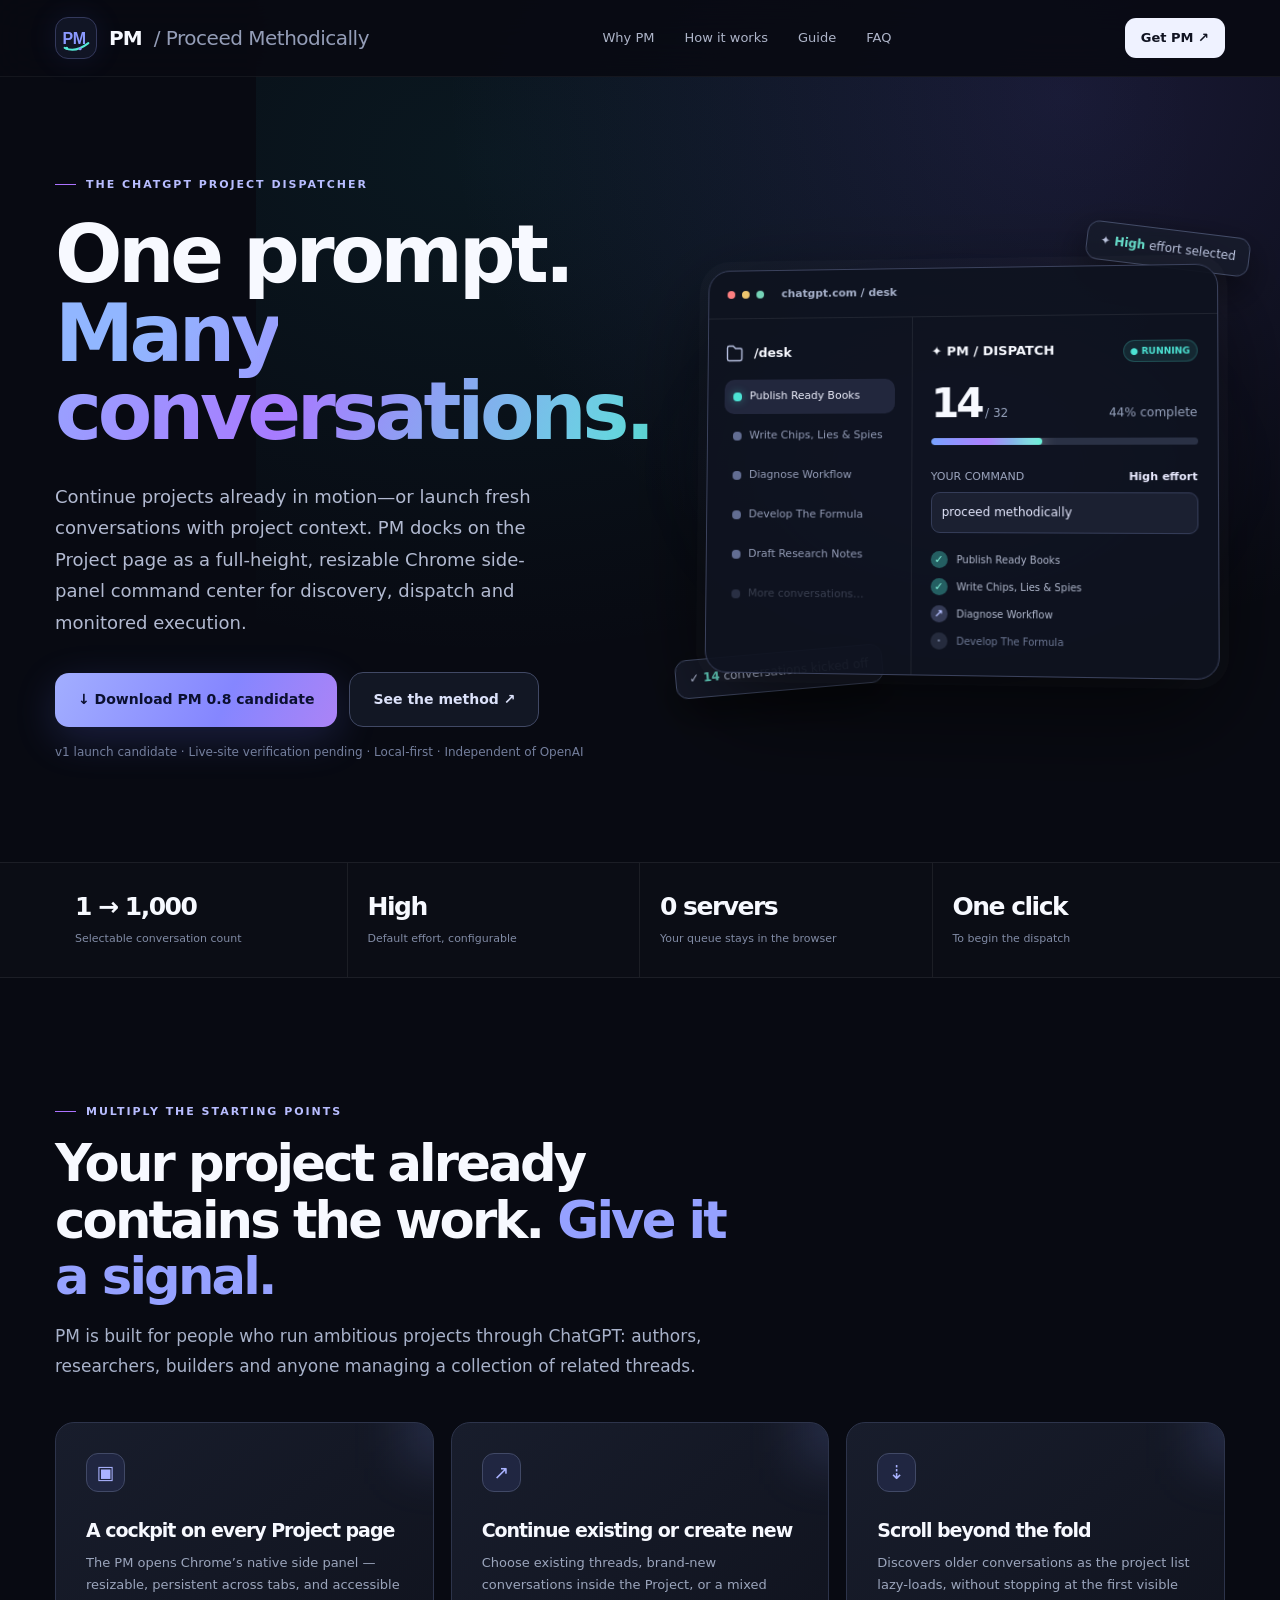
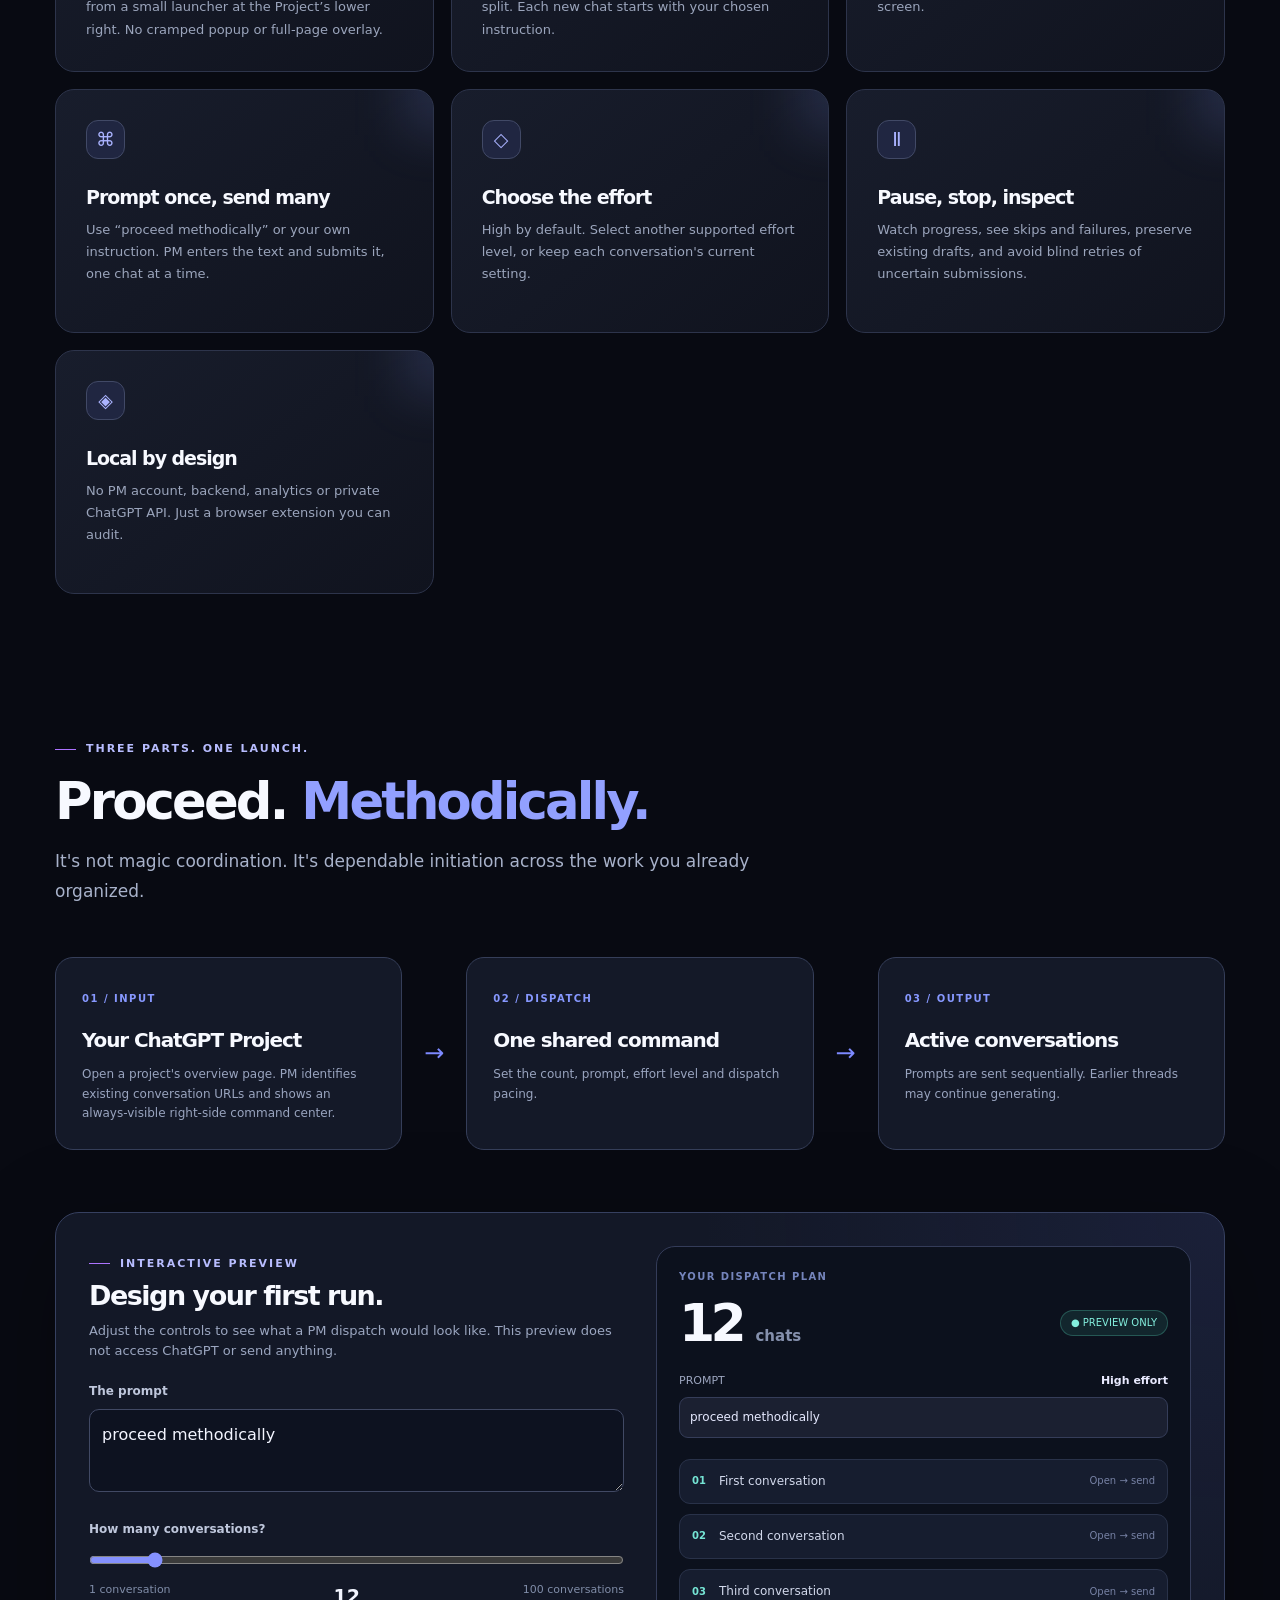
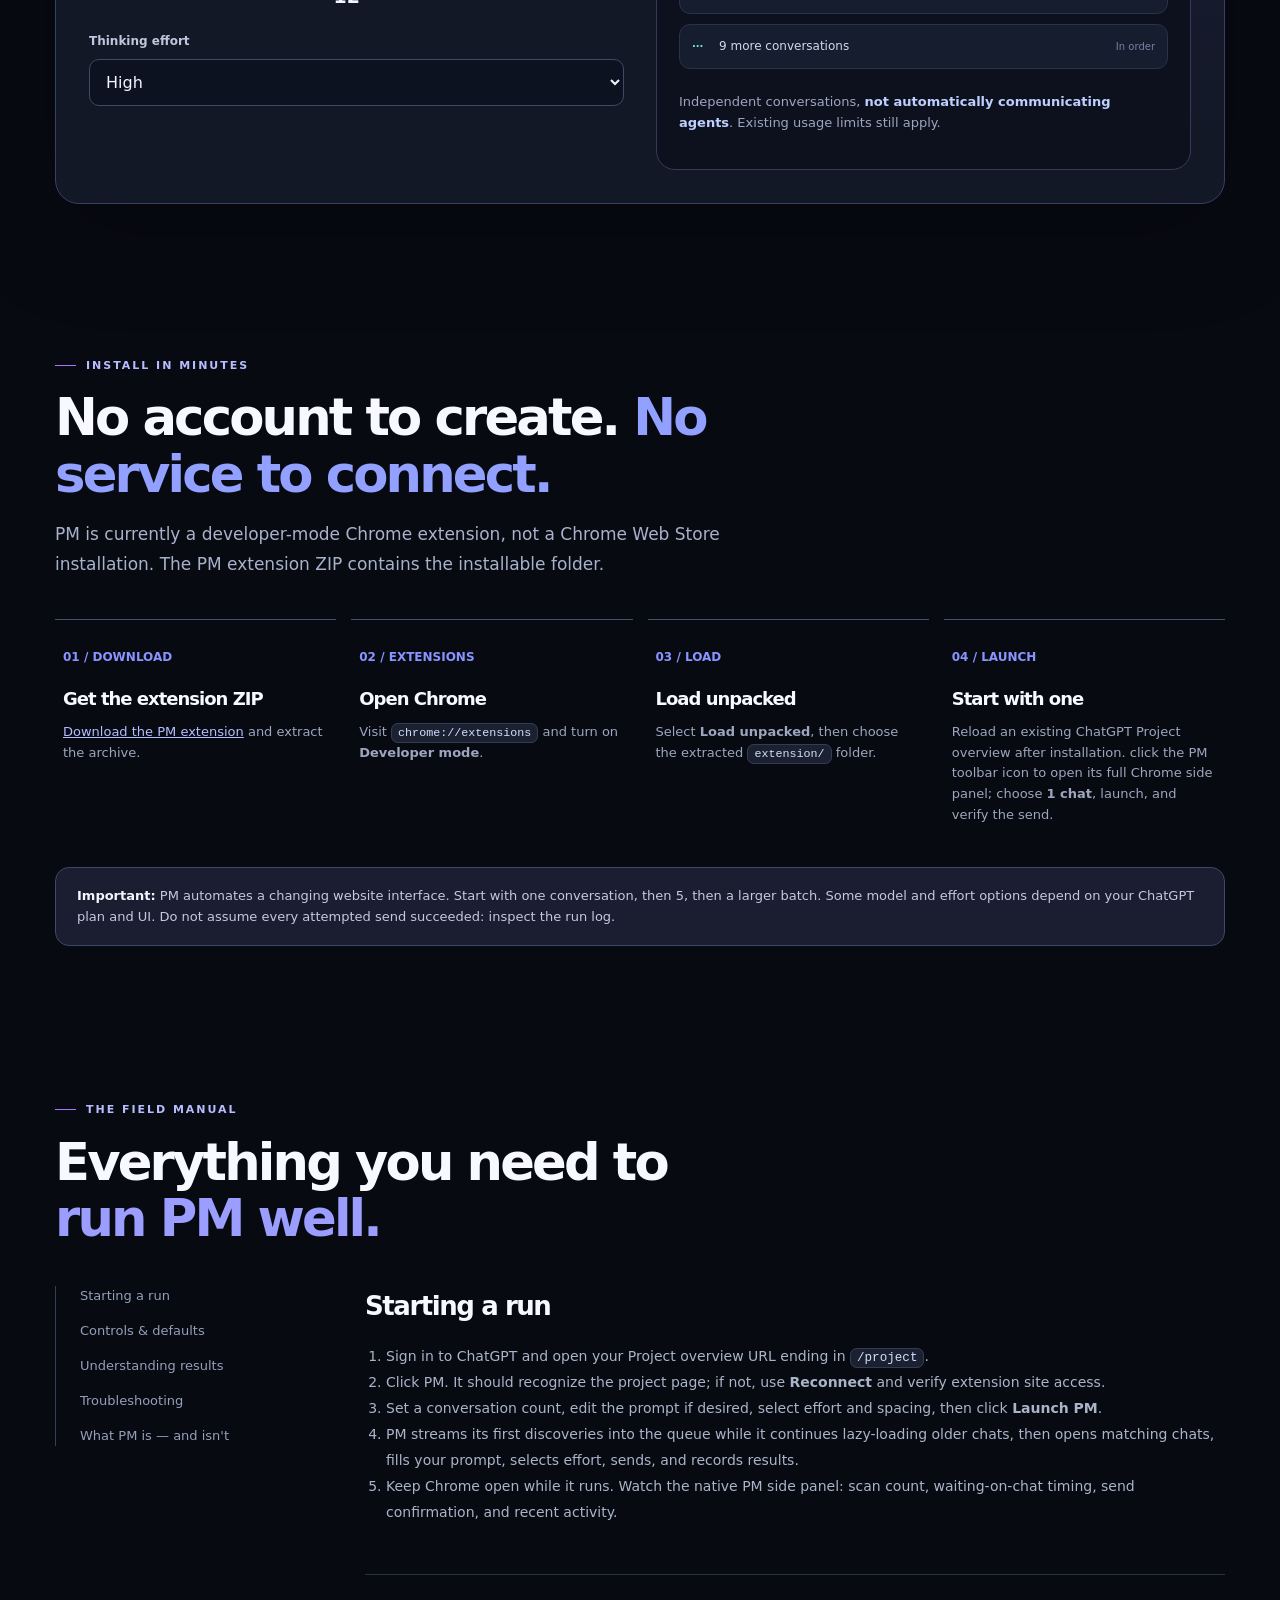
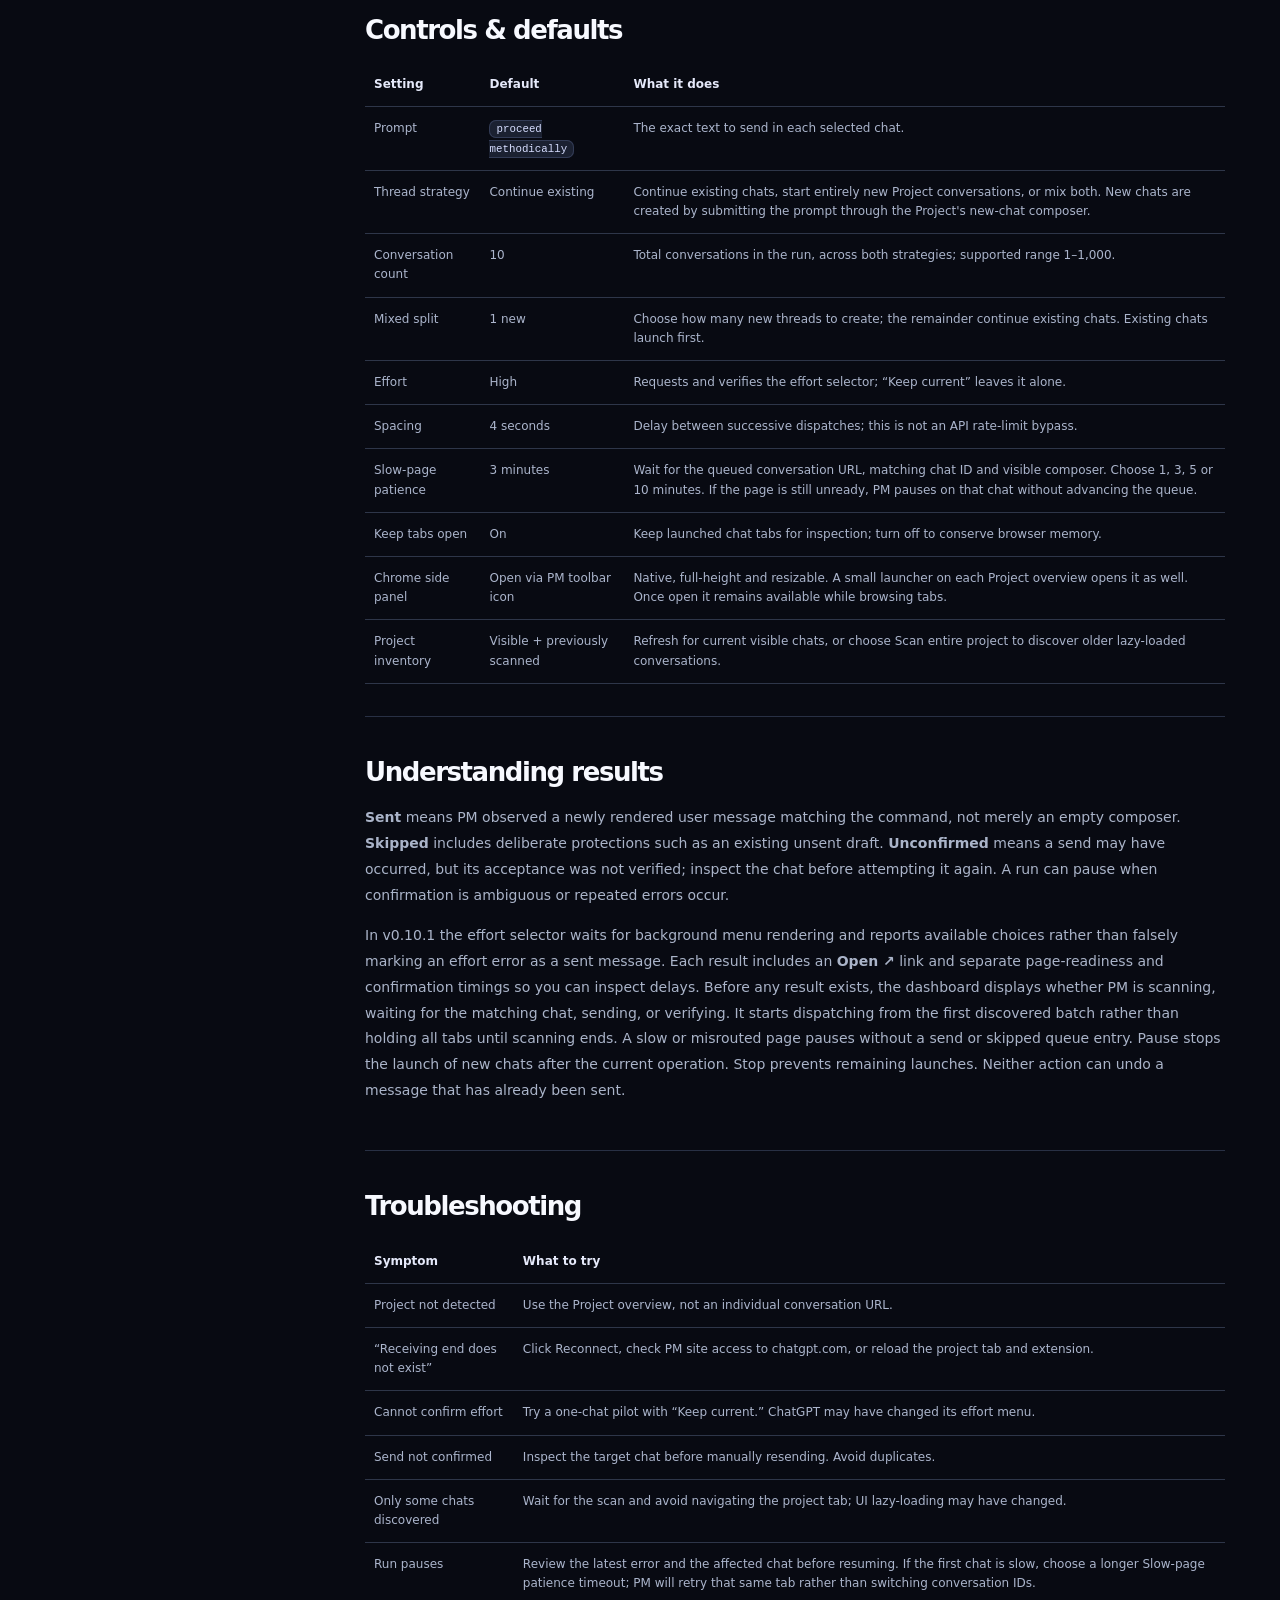
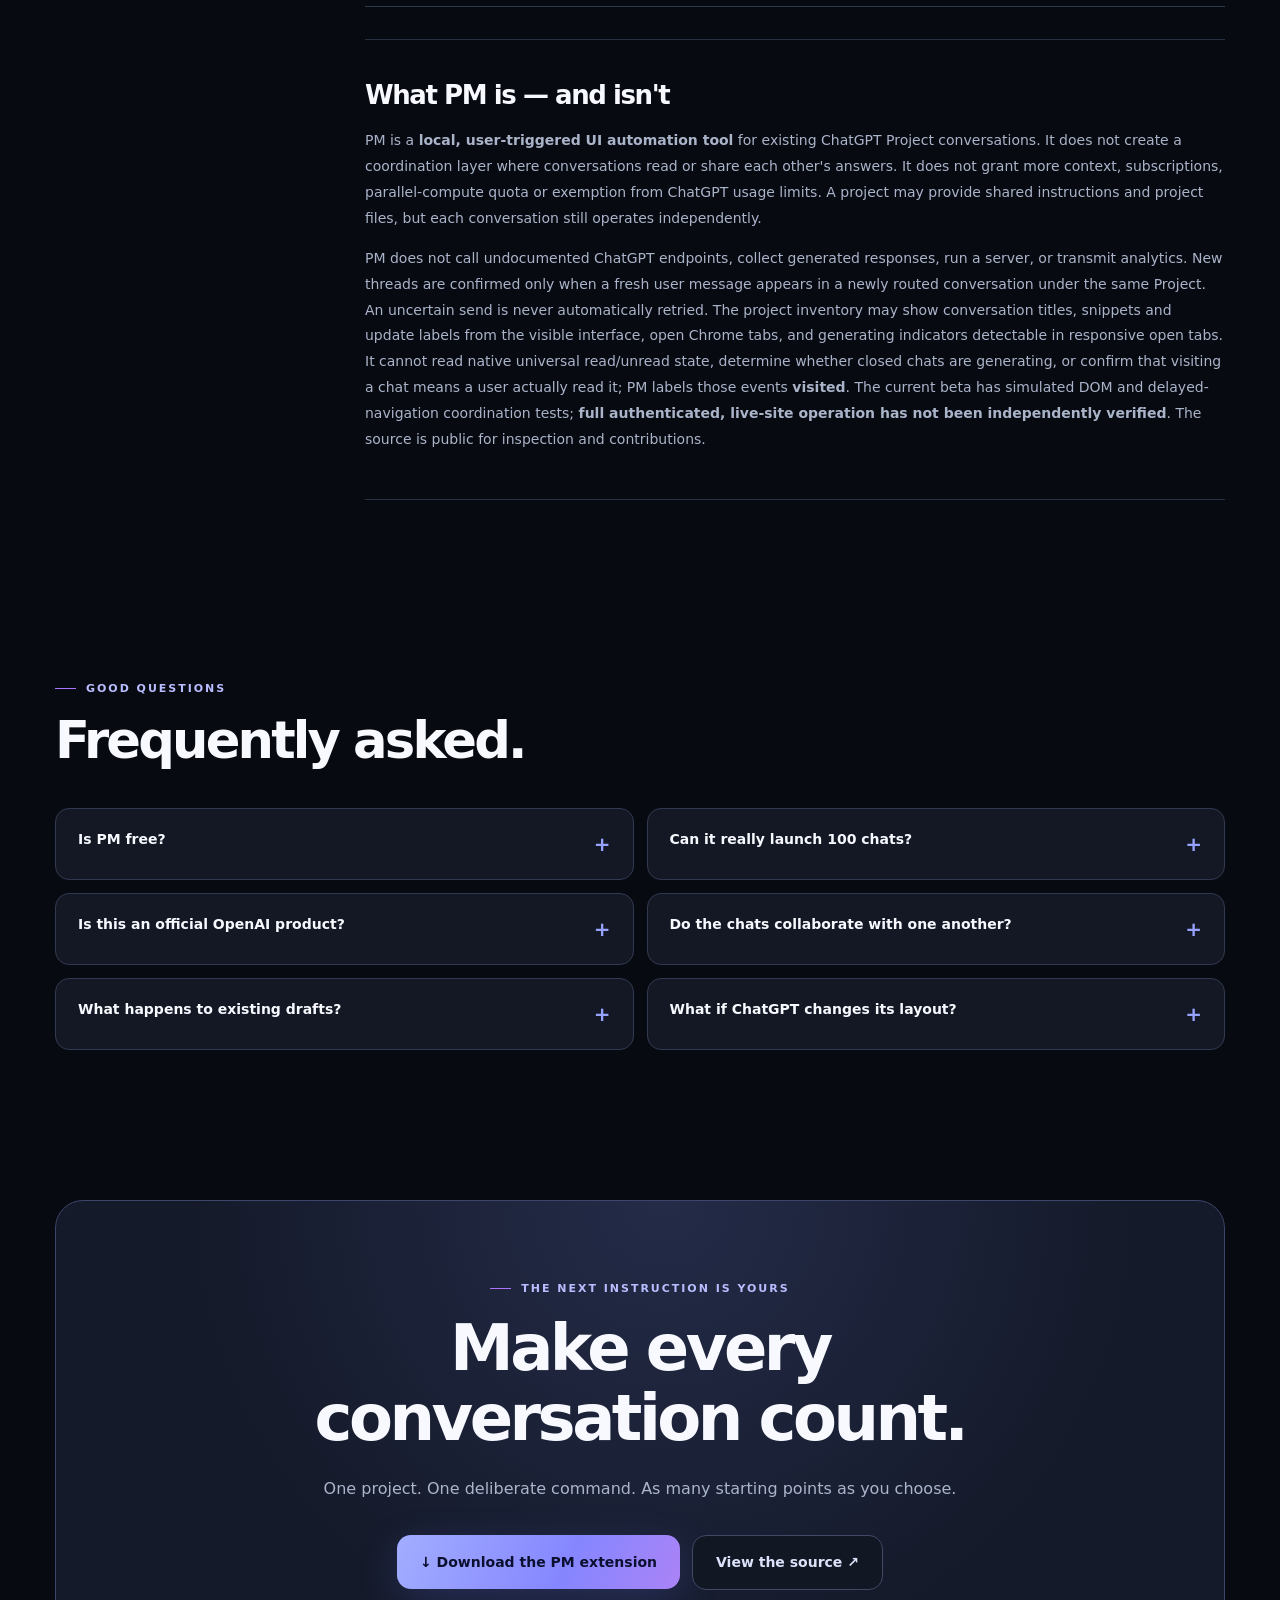
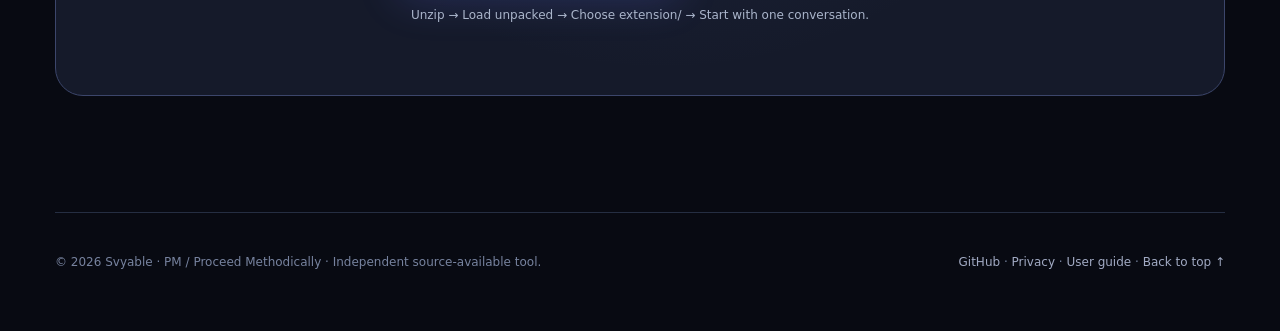
==== docs/index.html @ d0f7a1ad "Align PM v0.10.1 candidate and document window-persistent side panel" ====
<!doctype html>
<html lang="en">
<head>
<meta charset="utf-8">
<meta name="viewport" content="width=device-width,initial-scale=1">
<meta name="theme-color" content="#080a12">
<meta name="description" content="PM turns a single prompt into a methodical dispatch across conversations in your ChatGPT Project. Free, local-first Chrome extension.">
<meta property="og:title" content="PM — One prompt. Many conversations.">
<meta property="og:description" content="Turn your ChatGPT Project into a launchpad. Pick a prompt, choose a count, set effort, and dispatch methodically.">
<meta property="og:type" content="website">
<meta property="og:url" content="https://svyable.github.io/PM/">
<title>PM — Proceed Methodically | One prompt. Many conversations.</title>
<link rel="icon" type="image/svg+xml" href="data:image/svg+xml,%3Csvg xmlns='http://www.w3.org/2000/svg' viewBox='0 0 64 64'%3E%3Crect width='64' height='64' rx='18' fill='%230d1120'/%3E%3Ctext x='8' y='42' font-family='Arial' font-weight='900' font-size='32' fill='%23828dff'%3EPM%3C/text%3E%3Cpath d='M9 49Q33 60 55 42' fill='none' stroke='%234be8e1' stroke-width='4' stroke-linecap='round'/%3E%3C/svg%3E">
<style>
:root{color-scheme:dark;--bg:#080a12;--panel:#111522;--line:#292f43;--muted:#949db7;--text:#f7f9ff;--blue:#7284ff;--purple:#ac73ff;--teal:#4ce3d4;--warm:#ffd5ae}
*{box-sizing:border-box}html{scroll-behavior:smooth;scroll-padding-top:92px}body{margin:0;background:var(--bg);color:var(--text);font:16px/1.6 Inter,ui-sans-serif,system-ui,-apple-system,BlinkMacSystemFont,"Segoe UI",sans-serif;overflow-x:hidden}a{color:inherit;text-decoration:none}button,input,select,textarea{font:inherit}button,a,input,select,textarea{outline-offset:4px}::selection{background:#707bfe99;color:white}
.site{position:relative;isolation:isolate}.site:before{content:"";position:absolute;z-index:-1;top:0;right:-10%;width:90%;height:800px;background:radial-gradient(ellipse at 70% 12%,#5d55bd34,transparent 54%),radial-gradient(ellipse at 20% 20%,#1e9eaa18,transparent 55%);pointer-events:none}
.container{width:min(1170px,calc(100% - 48px));margin:auto}.topbar{height:76px;display:flex;align-items:center;justify-content:space-between;gap:24px}.navwrap{position:sticky;top:0;z-index:40;background:#080a12df;backdrop-filter:blur(20px);border-bottom:1px solid #ffffff0d}.logo{display:inline-flex;gap:12px;align-items:center;font-weight:830;letter-spacing:-.045em;font-size:20px}.brandmark{width:42px;height:42px;display:grid;place-items:center;border-radius:13px;border:1px solid #34395c;background:#111525;box-shadow:0 0 30px #6079ff1a}.brandmark svg{width:33px;height:33px}.mutedmark{font-weight:500;color:var(--muted);letter-spacing:-.025em}.navlinks{display:flex;gap:30px;align-items:center;font-size:13px;color:#aeb5c9}.navlinks a:hover,.smalllink:hover{color:white}.navbtn{padding:10px 16px;background:#eff2ff;color:#101321;border-radius:11px;font-size:13px;font-weight:790;white-space:nowrap}.navbtn:hover{background:#cfd6ff}
.hero{padding:90px 0 100px;display:grid;grid-template-columns:1.02fr .98fr;gap:50px;align-items:center;min-height:685px}.eyebrow{display:inline-flex;align-items:center;gap:10px;color:#b8bdff;font-size:11px;letter-spacing:.18em;text-transform:uppercase;font-weight:800}.eyebrow:before{content:"";display:block;width:21px;height:1px;background:var(--purple)}h1,h2,h3,p{margin-top:0}h1,h2,h3{letter-spacing:-.055em}h1{font-size:clamp(58px,6.2vw,91px);line-height:.99;font-weight:850;margin:23px 0 29px}h1 .electric{background:linear-gradient(115deg,#91b6ff 12%,#a77bff 55%,#5ee3dd);color:transparent;background-clip:text;-webkit-background-clip:text}.hero-copy{color:#b2bad1;max-width:490px;font-size:18px;line-height:1.75}.cta-row{display:flex;align-items:center;gap:12px;flex-wrap:wrap;margin-top:34px}.cta{display:inline-flex;align-items:center;justify-content:center;gap:11px;border-radius:14px;padding:15px 23px;font-weight:780;font-size:14px;transition:transform .18s,background .18s;min-height:54px}.cta:hover{transform:translateY(-2px)}.cta.primary{background:linear-gradient(115deg,#a2aeff,#8586ff 60%,#ab83f6);color:#0b1030;box-shadow:0 12px 42px #6777ff33}.cta.secondary{border:1px solid #414965;background:#121724;color:#dce2fa}.fineprint{font-size:12px;color:#747f9d;margin:16px 0 0}.hero-art{position:relative;min-width:0;padding:33px 0 20px}.art-glow{position:absolute;inset:10% -9% 8%;z-index:-1;border-radius:40%;background:radial-gradient(ellipse,#5368fa45,transparent 65%);filter:blur(34px)}.app-window{border:1px solid #3b425d;background:#0e121ff2;border-radius:22px;overflow:hidden;box-shadow:0 36px 100px #0009,0 0 0 9px #f5faff06;transform:perspective(1200px) rotateY(-5deg) rotateX(2deg)}.windowbar{padding:15px 19px;border-bottom:1px solid #ffffff13;display:flex;align-items:center;gap:7px;color:#a5b0c9;font-size:11px}.windowbar b{margin-left:11px;font-weight:650}.dot{height:8px;width:8px;border-radius:50%;background:#59627a}.dot:nth-child(1){background:#fd7f80}.dot:nth-child(2){background:#edc56d}.dot:nth-child(3){background:#75d3b7}.windowgrid{display:grid;grid-template-columns:41% 59%}.project-window{padding:25px 17px 19px;border-right:1px solid #ffffff12}.windowtitle{font-size:13px;font-weight:800;display:flex;gap:10px;align-items:center;margin-bottom:17px}.windowtitle svg{width:20px}.fakechat{border-radius:10px;padding:10px 9px;margin:5px 0;color:#929bb5;font-size:11px;line-height:1.35;display:flex;gap:8px}.fakechat.active{background:#22273d;color:#f0f2ff}.fakechat .taskdot{background:#626d92;border-radius:4px;width:9px;height:9px;margin-top:3px;flex-shrink:0}.fakechat.active .taskdot{background:var(--teal);box-shadow:0 0 10px #4ce3d466}.faded{opacity:.32}.dispatch-window{padding:25px 19px}.dispatch-head{display:flex;align-items:center;justify-content:space-between;gap:7px;font-weight:800;font-size:13px}.tiny-status{font-size:9px;color:var(--teal);background:#4ce3d41b;border:1px solid #4ce3d436;padding:3px 6px;border-radius:100px;white-space:nowrap}.label{font-size:10px;color:#7585bc;font-weight:800;letter-spacing:.14em;text-transform:uppercase}.dispatch-metric{display:flex;align-items:baseline;justify-content:space-between;margin:20px 0 13px}.dispatch-metric strong{font-size:41px;line-height:1;letter-spacing:-.08em}.dispatch-metric span{font-size:12px;color:#95a1bb}.bar{height:7px;background:#2a3145;border-radius:20px;overflow:hidden}.bar span{display:block;width:42%;height:100%;background:linear-gradient(90deg,#78a2ff,#af80ff,#58f1d3);border-radius:inherit;position:relative}.bar span:after{content:"";height:100%;width:20px;position:absolute;right:0;background:#fff8;filter:blur(8px)}.minirow{display:flex;justify-content:space-between;margin-top:23px;font-size:11px;color:#9da6bf}.minirow b{color:#e9eaff}.command{padding:10px;border:1px solid #353d59;border-radius:9px;font-size:12px;color:#e6e9ff;background:#1b2031;margin-top:7px}.tracklist{display:grid;gap:10px;margin-top:18px}.track{display:flex;gap:9px;align-items:center;font-size:10px;color:#afb7cc}.track i{width:17px;height:17px;border-radius:50%;font-size:11px;font-weight:800;text-align:center;line-height:17px;font-style:normal;background:#245f62;color:#84f5dc}.track:nth-child(3) i{background:#353b56;color:#b5bfff}.track:nth-child(4){color:#6c7794}.track:nth-child(4) i{background:#252b3d;color:#7b87a5}.floating{position:absolute;border:1px solid #454e6b;background:#171b2bdc;backdrop-filter:blur(10px);padding:9px 13px;border-radius:12px;color:#c8d1ed;font-size:12px;box-shadow:0 15px 40px #0009}.floating.one{top:-1%;right:-7%;transform:rotate(7deg)}.floating.two{bottom:1%;left:-5%;transform:rotate(-5deg)}.floating em{font-style:normal;color:#6cead6;font-weight:800}
.metrics{border-top:1px solid #ffffff12;border-bottom:1px solid #ffffff12;background:#ffffff03}.metricrow{display:grid;grid-template-columns:repeat(4,1fr)}.metric{padding:28px 20px;border-right:1px solid #ffffff12}.metric:last-child{border-right:0}.metric strong{font-size:25px;letter-spacing:-.06em;display:block;line-height:1.3}.metric span{font-size:11px;color:#818ba5}
section.section{padding:116px 0}.sectionhead{max-width:700px;margin-bottom:40px}h2{font-size:clamp(40px,4vw,62px);line-height:1.1;margin:15px 0 18px}p.lead{color:#a8b2ca;font-size:17px;max-width:700px;line-height:1.75}.features{display:grid;grid-template-columns:repeat(3,minmax(0,1fr));gap:17px}.feature{padding:30px;min-height:244px;border:1px solid #2d344b;border-radius:19px;background:linear-gradient(140deg,#181d2c,#10131e);position:relative;overflow:hidden}.feature:after{content:"";position:absolute;width:90px;height:90px;right:-60px;top:-45px;background:#879cff25;filter:blur(24px)}.featureicon{width:39px;height:39px;border:1px solid #414966;border-radius:12px;display:grid;place-items:center;color:#aab3ff;background:#202641;font-size:19px}.feature h3{font-size:19px;margin:23px 0 7px}.feature p{font-size:13px;color:#9ba5bc;margin:0;line-height:1.7}
.flowline{display:grid;grid-template-columns:1fr 48px 1fr 48px 1fr;align-items:stretch;gap:8px;margin-top:50px}.flowcard{border-radius:18px;border:1px solid #353e59;padding:26px;min-height:170px;background:#141928}.flowcard span{font-size:10px;color:#8798ff;font-weight:850;letter-spacing:.15em}.flowcard h3{font-size:20px;margin:15px 0 9px}.flowcard p{font-size:12px;color:#99a4bf;margin:0}.flowarrow{display:grid;place-items:center;color:#7d8aff;font-size:24px}
.lab{border:1px solid #364060;border-radius:24px;background:radial-gradient(circle at 100% 0,#4854aa22,transparent 40%),#131827;display:grid;grid-template-columns:1fr 1fr;gap:32px;padding:33px;box-shadow:0 25px 100px #0004}.lab h3{font-size:27px;line-height:1.2;margin:8px 0}.lab p{font-size:13px;color:#9ba6c0}.field{display:block;font-size:12px;color:#bfc7dc;font-weight:700;margin-top:20px}.field small{color:#76809c;font-weight:400}.lab textarea,.lab select{width:100%;margin-top:8px;border:1px solid #414964;border-radius:10px;background:#0d1220;color:#f3f5ff;padding:12px;resize:vertical}.lab textarea{height:83px}.lab select{appearance:auto}.rangebar{width:100%;accent-color:#8591ff;margin:13px 0}.rangeheads{display:flex;justify-content:space-between;color:#808da8;font-size:11px}.rangeheads output{color:#f2f5ff;font-weight:800;font-size:19px}.planpanel{border:1px solid #343c59;background:#0c111d;border-radius:19px;padding:22px;display:flex;flex-direction:column}.planpanel .label{margin-bottom:12px}.plan-top{display:flex;justify-content:space-between;gap:12px;align-items:center}.plan-number{font-size:52px;font-weight:850;letter-spacing:-.09em;line-height:1}.plan-number small{font-size:15px;color:#8590ad;font-weight:550;letter-spacing:0}.plan-sticker{border:1px solid #5ae0c044;background:#47cfb21c;color:#83eedd;border-radius:20px;padding:4px 10px;font-size:10px}.plan-items{display:grid;gap:10px;margin-top:21px}.planitem{display:flex;gap:11px;align-items:center;padding:12px;border:1px solid #293249;background:#161d2f;border-radius:11px;color:#d2d9ec;font-size:12px}.planitem b{color:#75e4d4;font-size:10px;width:16px}.planitem i{font-style:normal;margin-left:auto;color:#7782a5;font-size:10px}.planfoot{margin-top:auto;padding-top:23px;font-size:10px;color:#8993b0}.planfoot strong{color:#bed0ff}
.steps{display:grid;grid-template-columns:repeat(4,1fr);gap:15px}.step{border-top:1px solid #455073;padding:23px 8px 0}.step .stepnumber{color:#8894ff;font-size:12px;font-weight:800}.step h3{font-size:18px;margin:16px 0 8px}.step p{color:#9da6be;font-size:13px}.codepill{font-family:ui-monospace,SFMono-Regular,Consolas,monospace;color:#d7deff;background:#1b2131;border:1px solid #333c56;border-radius:7px;padding:2px 6px;font-size:.9em}
.guide{display:grid;grid-template-columns:260px 1fr;gap:50px}.sidebar{border-left:1px solid #353e59;padding-left:24px;align-self:start;position:sticky;top:105px;display:grid;gap:14px;font-size:13px}.sidebar a{color:#959fb9}.sidebar a:hover{color:#fff}.guidebody h3{font-size:26px;margin:0 0 12px}.guidebody p,.guidebody li{color:#aab4c9;font-size:14px;line-height:1.85}.guidebody ol{padding-left:21px}.guidebody article{border-bottom:1px solid #283044;padding-bottom:32px;margin-bottom:35px}.guidebody a{color:#b4bdff;text-decoration:underline;text-underline-offset:3px}.note{border:1px solid #3f4865;background:#1a1e30;border-radius:14px;padding:18px 21px;color:#c3cae0;font-size:13px}.note strong{color:#f4f6ff}.tablewrap{overflow:auto}table{width:100%;border-collapse:collapse;font-size:12px}td,th{text-align:left;vertical-align:top;padding:12px 9px;border-bottom:1px solid #2e3649}th{color:#e5e9fa}td{color:#abb5cc}.faq{display:grid;grid-template-columns:1fr 1fr;gap:13px}.faq details{border:1px solid #313a51;border-radius:14px;background:#131824;padding:19px 22px}.faq summary{cursor:pointer;font-weight:750;font-size:14px;list-style:none;display:flex;justify-content:space-between;gap:20px}.faq summary::-webkit-details-marker{display:none}.faq summary:after{content:"+";font-size:20px;color:#97a2ff}.faq details[open] summary:after{content:"−"}.faq p{font-size:13px;color:#a5aec5;line-height:1.8;padding-top:12px;margin:0}.finalcta{text-align:center;border:1px solid #3c466b;border-radius:28px;padding:70px 30px;background:radial-gradient(circle at 52% 0%,#596dba35,transparent 60%),#151a2a;position:relative;overflow:hidden}.finalcta h2{font-size:clamp(45px,5vw,76px);max-width:800px;margin:15px auto 22px}.finalcta .cta-row{justify-content:center}.finalcta p{color:#aab5cb}.footer{padding:40px 0 60px;display:flex;gap:24px;justify-content:space-between;align-items:center;border-top:1px solid #252e42;color:#77839f;font-size:12px}.footer a{color:#a1aac3}
@media(max-width:1000px){.hero{grid-template-columns:1fr;gap:15px;padding-top:67px}.hero-copy{max-width:760px}.hero-art{max-width:680px;width:100%;margin:auto}.features{grid-template-columns:repeat(2,1fr)}.steps{grid-template-columns:repeat(2,1fr)}.lab{grid-template-columns:1fr}.guide{grid-template-columns:200px 1fr;gap:30px}}
@media(max-width:650px){.container{width:min(100% - 32px,1170px)}.topbar{height:66px}.navlinks{display:none}h1{font-size:clamp(52px,11.7vw,78px)}.hero{padding:53px 0 55px;min-height:unset}.hero-copy{font-size:16px}.hero-art{padding:20px 8px 10px}.app-window{transform:none}.floating{display:none}.windowgrid{grid-template-columns:40% 60%}.project-window,.dispatch-window{padding:18px 9px}.windowtitle,.dispatch-head{font-size:11px}.fakechat{font-size:9px;padding:7px 4px}.tiny-status{font-size:8px}.dispatch-metric strong{font-size:31px}.metricrow{grid-template-columns:repeat(2,1fr)}.metric:nth-child(2){border-right:0}.metric:nth-child(-n+2){border-bottom:1px solid #ffffff12}.metric{padding:22px 13px}section.section{padding:75px 0}.features,.faq,.steps{grid-template-columns:1fr}.feature{min-height:190px}.flowline{grid-template-columns:1fr}.flowarrow{transform:rotate(90deg);height:28px}.lab{padding:20px}.guide{grid-template-columns:1fr}.sidebar{display:none}.finalcta{padding:46px 20px}.footer{flex-direction:column;align-items:flex-start}.cta{width:100%}.cta-row{flex-direction:column}.label{font-size:9px}}
@media(prefers-reduced-motion:reduce){html{scroll-behavior:auto}*{animation:none!important;transition:none!important}}
</style>
</head>
<body>
<div class="site">
<header class="navwrap"><div class="container topbar">
<a class="logo" href="#top" aria-label="PM home"><span class="brandmark"><svg viewBox="0 0 64 64" aria-hidden="true"><text x="5" y="42" fill="#8b99ff" font-size="31" font-family="Arial,sans-serif" font-weight="900">PM</text><path d="M9 50Q29 61 55 41" fill="none" stroke="#55e9d6" stroke-width="4" stroke-linecap="round"/><circle cx="13" cy="51" r="3" fill="#55e9d6"/><circle cx="39" cy="52" r="3" fill="#8b99ff"/></svg></span> PM <span class="mutedmark">/ Proceed Methodically</span></a>
<nav class="navlinks" aria-label="Main navigation"><a href="#why">Why PM</a><a href="#how">How it works</a><a href="#guide">Guide</a><a href="#faq">FAQ</a></nav>
<a class="navbtn" href="https://github.com/Svyable/PM/raw/refs/heads/main/docs/downloads/PM-Chrome-Extension-v0.10.1.zip" title="Download the standalone PM extension ZIP">Get PM ↗</a>
</div></header>
<main id="top">
<div class="container hero">
<div><div class="eyebrow">THE CHATGPT PROJECT DISPATCHER</div><h1>One prompt.<br><span class="electric">Many<br>conversations.</span></h1><p class="hero-copy">Continue projects already in motion—or launch fresh conversations with project context. PM docks on the Project page as a full-height, resizable Chrome side-panel command center for discovery, dispatch and monitored execution.</p><div class="cta-row"><a class="cta primary" href="https://github.com/Svyable/PM/raw/refs/heads/main/docs/downloads/PM-Chrome-Extension-v0.10.1.zip">↓ Download PM 0.8 candidate</a><a class="cta secondary" href="#how">See the method ↗</a></div><p class="fineprint">v1 launch candidate · Live-site verification pending · Local-first · Independent of OpenAI</p></div>
<div class="hero-art" role="img" aria-label="Illustration of the PM extension dispatching a prompt across conversations"><div class="art-glow"></div><div class="floating one">✦ <em>High</em> effort selected</div><div class="floating two">✓ <em>14</em> conversations kicked off</div><div class="app-window"><div class="windowbar"><i class="dot"></i><i class="dot"></i><i class="dot"></i><b>chatgpt.com / desk</b></div><div class="windowgrid"><div class="project-window"><div class="windowtitle"><svg viewBox="0 0 24 24" fill="none" stroke="#b6c0df" stroke-width="1.7"><path d="M3 7V5a2 2 0 0 1 2-2h5l3 3h6a2 2 0 0 1 2 2v11a2 2 0 0 1-2 2H5a2 2 0 0 1-2-2V7z"/></svg> /desk</div><div class="fakechat active"><i class="taskdot"></i> Publish Ready Books</div><div class="fakechat"><i class="taskdot"></i> Write Chips, Lies &amp; Spies</div><div class="fakechat"><i class="taskdot"></i> Diagnose Workflow</div><div class="fakechat"><i class="taskdot"></i> Develop The Formula</div><div class="fakechat"><i class="taskdot"></i> Draft Research Notes</div><div class="fakechat faded"><i class="taskdot"></i> More conversations…</div></div><div class="dispatch-window"><div class="dispatch-head"><span>✦ PM / DISPATCH</span><span class="tiny-status">● RUNNING</span></div><div class="dispatch-metric"><div><strong>14</strong><span> / 32</span></div><span>44% complete</span></div><div class="bar"><span></span></div><div class="minirow"><span>YOUR COMMAND</span><b>High effort</b></div><div class="command">proceed methodically</div><div class="tracklist"><div class="track"><i>✓</i> Publish Ready Books</div><div class="track"><i>✓</i> Write Chips, Lies &amp; Spies</div><div class="track"><i>↗</i> Diagnose Workflow</div><div class="track"><i>·</i> Develop The Formula</div></div></div></div></div></div></div>
</div>
<div class="metrics"><div class="container metricrow"><div class="metric"><strong>1 → 1,000</strong><span>Selectable conversation count</span></div><div class="metric"><strong>High</strong><span>Default effort, configurable</span></div><div class="metric"><strong>0 servers</strong><span>Your queue stays in the browser</span></div><div class="metric"><strong>One click</strong><span>To begin the dispatch</span></div></div></div>
<section class="section" id="why"><div class="container"><div class="sectionhead"><div class="eyebrow">MULTIPLY THE STARTING POINTS</div><h2>Your project already contains the work. <span style="color:#95a1ff">Give it a signal.</span></h2><p class="lead">PM is built for people who run ambitious projects through ChatGPT: authors, researchers, builders and anyone managing a collection of related threads.</p></div><div class="features">
<div class="feature"><div class="featureicon">▣</div><h3>A cockpit on every Project page</h3><p>The PM opens Chrome’s native side panel — resizable, persistent across tabs, and accessible from a small launcher at the Project’s lower right. No cramped popup or full-page overlay.</p></div>
<div class="feature"><div class="featureicon">↗</div><h3>Continue existing or create new</h3><p>Choose existing threads, brand-new conversations inside the Project, or a mixed split. Each new chat starts with your chosen instruction.</p></div>
<div class="feature"><div class="featureicon">⇣</div><h3>Scroll beyond the fold</h3><p>Discovers older conversations as the project list lazy-loads, without stopping at the first visible screen.</p></div>
<div class="feature"><div class="featureicon">⌘</div><h3>Prompt once, send many</h3><p>Use “proceed methodically” or your own instruction. PM enters the text and submits it, one chat at a time.</p></div>
<div class="feature"><div class="featureicon">◇</div><h3>Choose the effort</h3><p>High by default. Select another supported effort level, or keep each conversation's current setting.</p></div>
<div class="feature"><div class="featureicon">Ⅱ</div><h3>Pause, stop, inspect</h3><p>Watch progress, see skips and failures, preserve existing drafts, and avoid blind retries of uncertain submissions.</p></div>
<div class="feature"><div class="featureicon">◈</div><h3>Local by design</h3><p>No PM account, backend, analytics or private ChatGPT API. Just a browser extension you can audit.</p></div>
</div></div></section>
<section class="section" id="how" style="padding-top:22px"><div class="container"><div class="sectionhead"><div class="eyebrow">THREE PARTS. ONE LAUNCH.</div><h2>Proceed. <span style="color:#92a0ff">Methodically.</span></h2><p class="lead">It's not magic coordination. It's dependable initiation across the work you already organized.</p></div><div class="flowline"><div class="flowcard"><span>01 / INPUT</span><h3>Your ChatGPT Project</h3><p>Open a project's overview page. PM identifies existing conversation URLs and shows an always-visible right-side command center.</p></div><div class="flowarrow">→</div><div class="flowcard"><span>02 / DISPATCH</span><h3>One shared command</h3><p>Set the count, prompt, effort level and dispatch pacing.</p></div><div class="flowarrow">→</div><div class="flowcard"><span>03 / OUTPUT</span><h3>Active conversations</h3><p>Prompts are sent sequentially. Earlier threads may continue generating.</p></div></div>
<div class="lab" style="margin-top:62px"><div><div class="eyebrow">INTERACTIVE PREVIEW</div><h3>Design your first run.</h3><p>Adjust the controls to see what a PM dispatch would look like. This preview does not access ChatGPT or send anything.</p><label class="field" for="pmPrompt">The prompt</label><textarea id="pmPrompt" maxlength="500">proceed methodically</textarea><label class="field" for="pmCount">How many conversations?</label><input class="rangebar" type="range" min="1" max="100" step="1" value="12" id="pmCount"><div class="rangeheads"><span>1 conversation</span><output for="pmCount" id="countLabel">12</output><span>100 conversations</span></div><label class="field" for="pmEffort">Thinking effort</label><select id="pmEffort"><option>High</option><option>Instant</option><option>Medium</option><option>Extra High</option><option>Keep current</option></select></div><div class="planpanel" aria-live="polite"><div class="label">YOUR DISPATCH PLAN</div><div class="plan-top"><div class="plan-number" id="planNumber">12 <small>chats</small></div><span class="plan-sticker">● PREVIEW ONLY</span></div><div class="minirow"><span>PROMPT</span><b id="planEffort">High effort</b></div><div class="command" id="planPrompt">proceed methodically</div><div class="plan-items"><div class="planitem"><b>01</b><span>First conversation</span><i>Open → send</i></div><div class="planitem"><b>02</b><span>Second conversation</span><i>Open → send</i></div><div class="planitem"><b>03</b><span>Third conversation</span><i>Open → send</i></div><div class="planitem"><b>···</b><span id="planRemainder">9 more conversations</span><i>In order</i></div></div><p class="planfoot">Independent conversations, <strong>not automatically communicating agents</strong>. Existing usage limits still apply.</p></div></div></div></section>
<section class="section" id="install" style="padding-top:28px"><div class="container"><div class="sectionhead"><div class="eyebrow">INSTALL IN MINUTES</div><h2>No account to create. <span style="color:#92a0ff">No service to connect.</span></h2><p class="lead">PM is currently a developer-mode Chrome extension, not a Chrome Web Store installation. The PM extension ZIP contains the installable folder.</p></div><div class="steps"><div class="step"><span class="stepnumber">01 / DOWNLOAD</span><h3>Get the extension ZIP</h3><p><a href="https://github.com/Svyable/PM/raw/refs/heads/main/docs/downloads/PM-Chrome-Extension-v0.10.1.zip" class="smalllink" style="color:#b4beff;text-decoration:underline">Download the PM extension</a> and extract the archive.</p></div><div class="step"><span class="stepnumber">02 / EXTENSIONS</span><h3>Open Chrome</h3><p>Visit <span class="codepill">chrome://extensions</span> and turn on <strong>Developer mode</strong>.</p></div><div class="step"><span class="stepnumber">03 / LOAD</span><h3>Load unpacked</h3><p>Select <strong>Load unpacked</strong>, then choose the extracted <span class="codepill">extension/</span> folder.</p></div><div class="step"><span class="stepnumber">04 / LAUNCH</span><h3>Start with one</h3><p>Reload an existing ChatGPT Project overview after installation. click the PM toolbar icon to open its full Chrome side panel; choose <strong>1 chat</strong>, launch, and verify the send.</p></div></div><div style="margin-top:28px" class="note"><strong>Important:</strong> PM automates a changing website interface. Start with one conversation, then 5, then a larger batch. Some model and effort options depend on your ChatGPT plan and UI. Do not assume every attempted send succeeded: inspect the run log.</div></div></section>
<section class="section" id="guide" style="padding-top:30px"><div class="container"><div class="sectionhead"><div class="eyebrow">THE FIELD MANUAL</div><h2>Everything you need to <span style="color:#9c9eff">run PM well.</span></h2></div><div class="guide"><nav class="sidebar" aria-label="Guide sections"><a href="#run">Starting a run</a><a href="#controls">Controls &amp; defaults</a><a href="#results">Understanding results</a><a href="#issues">Troubleshooting</a><a href="#boundaries">What PM is — and isn't</a></nav><div class="guidebody">
<article id="run"><h3>Starting a run</h3><ol><li>Sign in to ChatGPT and open your Project overview URL ending in <span class="codepill">/project</span>.</li><li>Click PM. It should recognize the project page; if not, use <strong>Reconnect</strong> and verify extension site access.</li><li>Set a conversation count, edit the prompt if desired, select effort and spacing, then click <strong>Launch PM</strong>.</li><li>PM streams its first discoveries into the queue while it continues lazy-loading older chats, then opens matching chats, fills your prompt, selects effort, sends, and records results.</li><li>Keep Chrome open while it runs. Watch the native PM side panel: scan count, waiting-on-chat timing, send confirmation, and recent activity.</li></ol></article>
<article id="controls"><h3>Controls &amp; defaults</h3><div class="tablewrap"><table><thead><tr><th>Setting</th><th>Default</th><th>What it does</th></tr></thead><tbody><tr><td>Prompt</td><td><span class="codepill">proceed methodically</span></td><td>The exact text to send in each selected chat.</td></tr><tr><td>Thread strategy</td><td>Continue existing</td><td>Continue existing chats, start entirely new Project conversations, or mix both. New chats are created by submitting the prompt through the Project's new-chat composer.</td></tr><tr><td>Conversation count</td><td>10</td><td>Total conversations in the run, across both strategies; supported range 1–1,000.</td></tr><tr><td>Mixed split</td><td>1 new</td><td>Choose how many new threads to create; the remainder continue existing chats. Existing chats launch first.</td></tr><tr><td>Effort</td><td>High</td><td>Requests and verifies the effort selector; “Keep current” leaves it alone.</td></tr><tr><td>Spacing</td><td>4 seconds</td><td>Delay between successive dispatches; this is not an API rate-limit bypass.</td></tr><tr><td>Slow-page patience</td><td>3 minutes</td><td>Wait for the queued conversation URL, matching chat ID and visible composer. Choose 1, 3, 5 or 10 minutes. If the page is still unready, PM pauses on that chat without advancing the queue.</td></tr><tr><td>Keep tabs open</td><td>On</td><td>Keep launched chat tabs for inspection; turn off to conserve browser memory.</td></tr><tr><td>Chrome side panel</td><td>Open via PM toolbar icon</td><td>Native, full-height and resizable. A small launcher on each Project overview opens it as well. Once open it remains available while browsing tabs.</td></tr><tr><td>Project inventory</td><td>Visible + previously scanned</td><td>Refresh for current visible chats, or choose Scan entire project to discover older lazy-loaded conversations.</td></tr></tbody></table></div></article>
<article id="results"><h3>Understanding results</h3><p><strong>Sent</strong> means PM observed a newly rendered user message matching the command, not merely an empty composer. <strong>Skipped</strong> includes deliberate protections such as an existing unsent draft. <strong>Unconfirmed</strong> means a send may have occurred, but its acceptance was not verified; inspect the chat before attempting it again. A run can pause when confirmation is ambiguous or repeated errors occur.</p><p>In v0.10.1 the effort selector waits for background menu rendering and reports available choices rather than falsely marking an effort error as a sent message. Each result includes an <strong>Open ↗</strong> link and separate page-readiness and confirmation timings so you can inspect delays. Before any result exists, the dashboard displays whether PM is scanning, waiting for the matching chat, sending, or verifying. It starts dispatching from the first discovered batch rather than holding all tabs until scanning ends. A slow or misrouted page pauses without a send or skipped queue entry. Pause stops the launch of new chats after the current operation. Stop prevents remaining launches. Neither action can undo a message that has already been sent.</p></article>
<article id="issues"><h3>Troubleshooting</h3><div class="tablewrap"><table><thead><tr><th>Symptom</th><th>What to try</th></tr></thead><tbody><tr><td>Project not detected</td><td>Use the Project overview, not an individual conversation URL.</td></tr><tr><td>“Receiving end does not exist”</td><td>Click Reconnect, check PM site access to chatgpt.com, or reload the project tab and extension.</td></tr><tr><td>Cannot confirm effort</td><td>Try a one-chat pilot with “Keep current.” ChatGPT may have changed its effort menu.</td></tr><tr><td>Send not confirmed</td><td>Inspect the target chat before manually resending. Avoid duplicates.</td></tr><tr><td>Only some chats discovered</td><td>Wait for the scan and avoid navigating the project tab; UI lazy-loading may have changed.</td></tr><tr><td>Run pauses</td><td>Review the latest error and the affected chat before resuming. If the first chat is slow, choose a longer Slow-page patience timeout; PM will retry that same tab rather than switching conversation IDs.</td></tr></tbody></table></div></article>
<article id="boundaries"><h3>What PM is — and isn't</h3><p>PM is a <strong>local, user-triggered UI automation tool</strong> for existing ChatGPT Project conversations. It does not create a coordination layer where conversations read or share each other's answers. It does not grant more context, subscriptions, parallel-compute quota or exemption from ChatGPT usage limits. A project may provide shared instructions and project files, but each conversation still operates independently.</p><p>PM does not call undocumented ChatGPT endpoints, collect generated responses, run a server, or transmit analytics. New threads are confirmed only when a fresh user message appears in a newly routed conversation under the same Project. An uncertain send is never automatically retried. The project inventory may show conversation titles, snippets and update labels from the visible interface, open Chrome tabs, and generating indicators detectable in responsive open tabs. It cannot read native universal read/unread state, determine whether closed chats are generating, or confirm that visiting a chat means a user actually read it; PM labels those events <strong>visited</strong>. The current beta has simulated DOM and delayed-navigation coordination tests; <strong>full authenticated, live-site operation has not been independently verified</strong>. The source is public for inspection and contributions.</p></article>
</div></div></div></section>
<section class="section" id="faq" style="padding-top:20px"><div class="container"><div class="sectionhead"><div class="eyebrow">GOOD QUESTIONS</div><h2>Frequently asked.</h2></div><div class="faq">
<details><summary>Is PM free?</summary><p>Yes. The source is visible in the public Svyable/PM repository. You still need whatever ChatGPT access your own plan provides.</p></details>
<details><summary>Can it really launch 100 chats?</summary><p>It can queue up to 1,000 existing project conversations, but successful sends depend on the site's UI, browser resources and your plan limits. Start small. 100 simultaneous completions are not guaranteed.</p></details>
<details><summary>Is this an official OpenAI product?</summary><p>No. PM is an independent extension, unaffiliated with OpenAI. ChatGPT is a trademark of its owner.</p></details>
<details><summary>Do the chats collaborate with one another?</summary><p>No. PM dispatches a shared instruction to separate conversations. Coordination, result synthesis and shared state across chats would require additional architecture.</p></details>
<details><summary>What happens to existing drafts?</summary><p>PM is designed to skip chats with unsent composer text rather than overwrite your work.</p></details>
<details><summary>What if ChatGPT changes its layout?</summary><p>Selectors can break. PM reports uncertain sends rather than pretending success, and the source-available code can be updated to fit new UI patterns.</p></details>
</div></div></section>
<section class="section" style="padding-top:34px"><div class="container"><div class="finalcta"><div class="eyebrow" style="justify-content:center">THE NEXT INSTRUCTION IS YOURS</div><h2>Make every conversation count.</h2><p>One project. One deliberate command. As many starting points as you choose.</p><div class="cta-row"><a href="https://github.com/Svyable/PM/raw/refs/heads/main/docs/downloads/PM-Chrome-Extension-v0.10.1.zip" class="cta primary">↓ Download the PM extension</a><a href="https://github.com/Svyable/PM" class="cta secondary">View the source ↗</a></div><p class="fineprint">Unzip → Load unpacked → Choose extension/ → Start with one conversation.</p></div></div></section>
</main>
<footer class="container footer"><span>© 2026 Svyable · PM / Proceed Methodically · Independent source-available tool.</span><span><a href="https://github.com/Svyable/PM">GitHub</a> · <a href="./privacy.html">Privacy</a> · <a href="#guide">User guide</a> · <a href="#top">Back to top ↑</a></span></footer>
</div>
<script>
(function(){
  var count=document.getElementById('pmCount'),prompt=document.getElementById('pmPrompt'),effort=document.getElementById('pmEffort');
  var label=document.getElementById('countLabel'),number=document.getElementById('planNumber'),cmd=document.getElementById('planPrompt'),level=document.getElementById('planEffort'),rem=document.getElementById('planRemainder');
  function update(){
    var n=Number(count.value); label.textContent=String(n);
    number.innerHTML=String(n)+' <small>'+ (n===1?'chat':'chats') +'</small>';
    cmd.textContent=prompt.value.trim()||'(enter a prompt)';
    level.textContent=effort.value==='Keep current'?'Keep current effort':effort.value+' effort';
    rem.textContent=n>3?String(n-3)+' more '+(n-3===1?'conversation':'conversations'):'Queue ends after '+String(n);
  }
  [count,prompt,effort].forEach(function(el){el.addEventListener('input',update);}); update();
})();
</script>
</body>
</html>
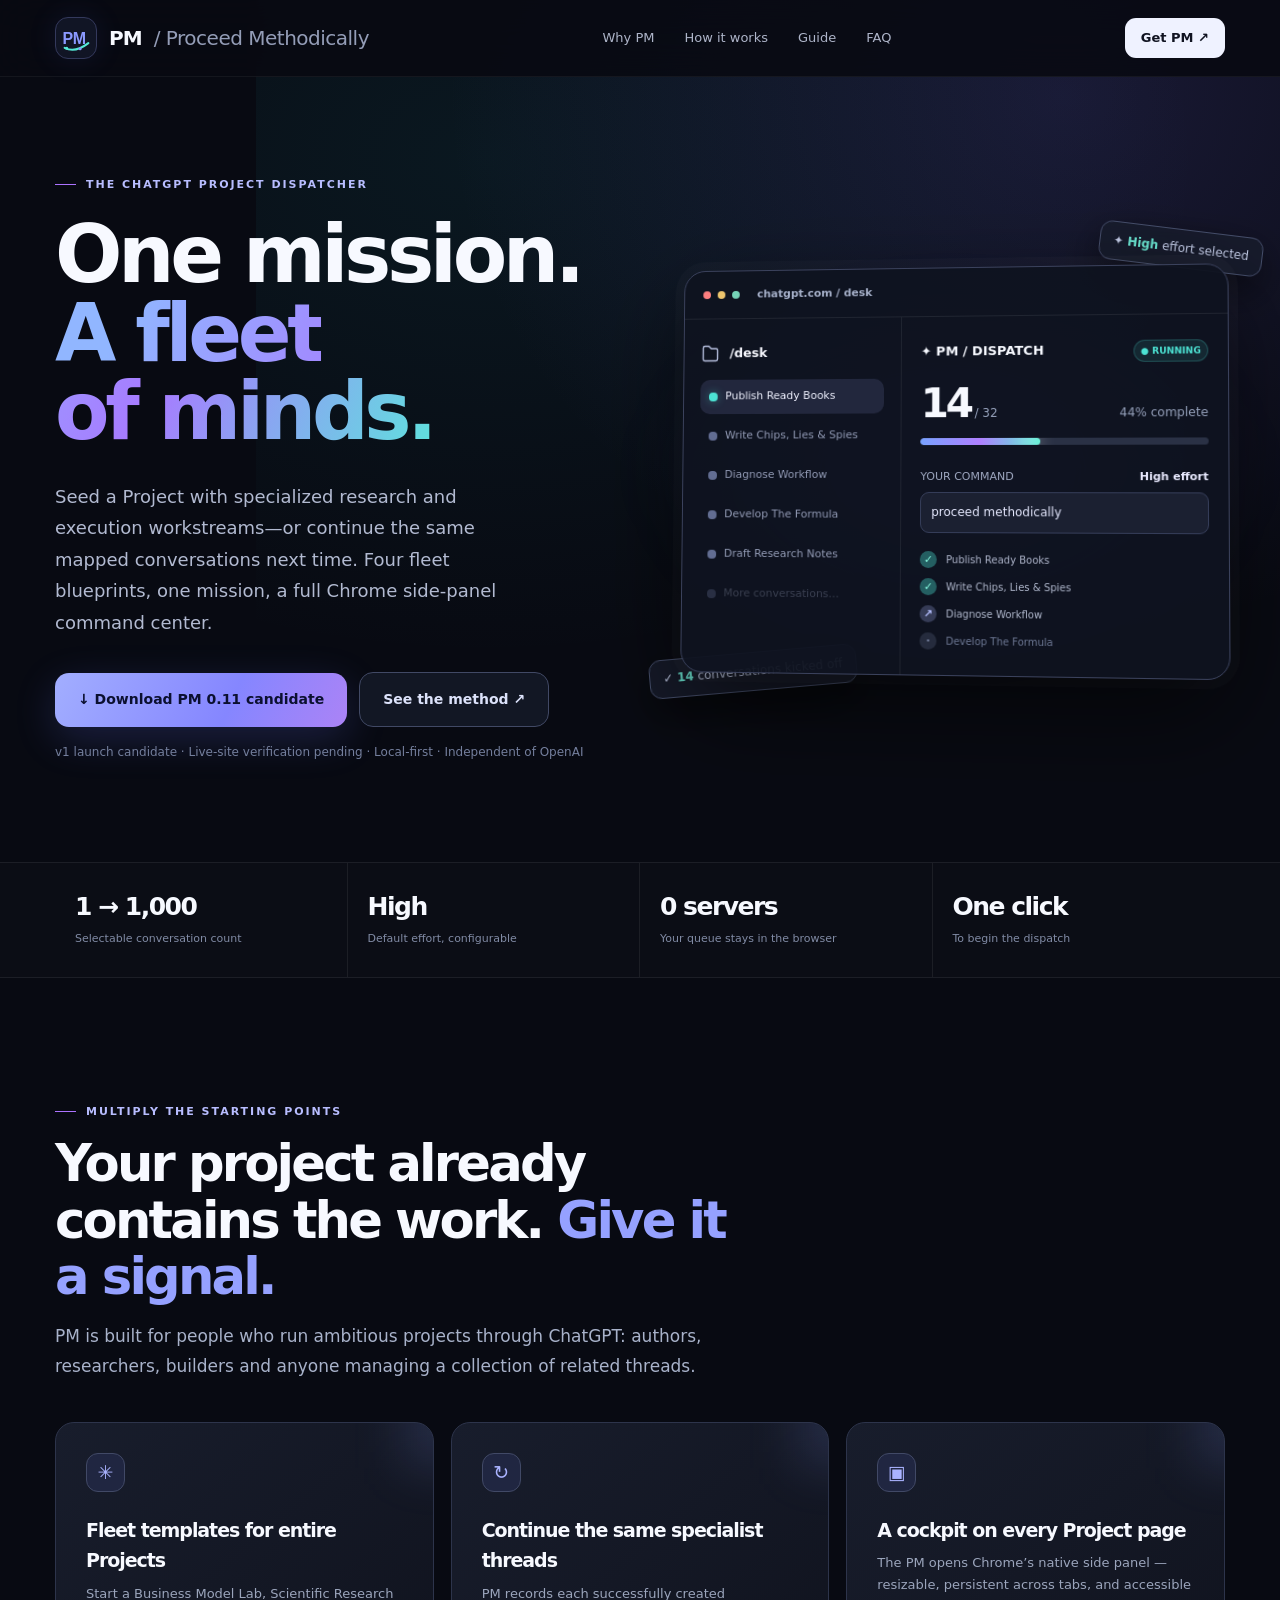
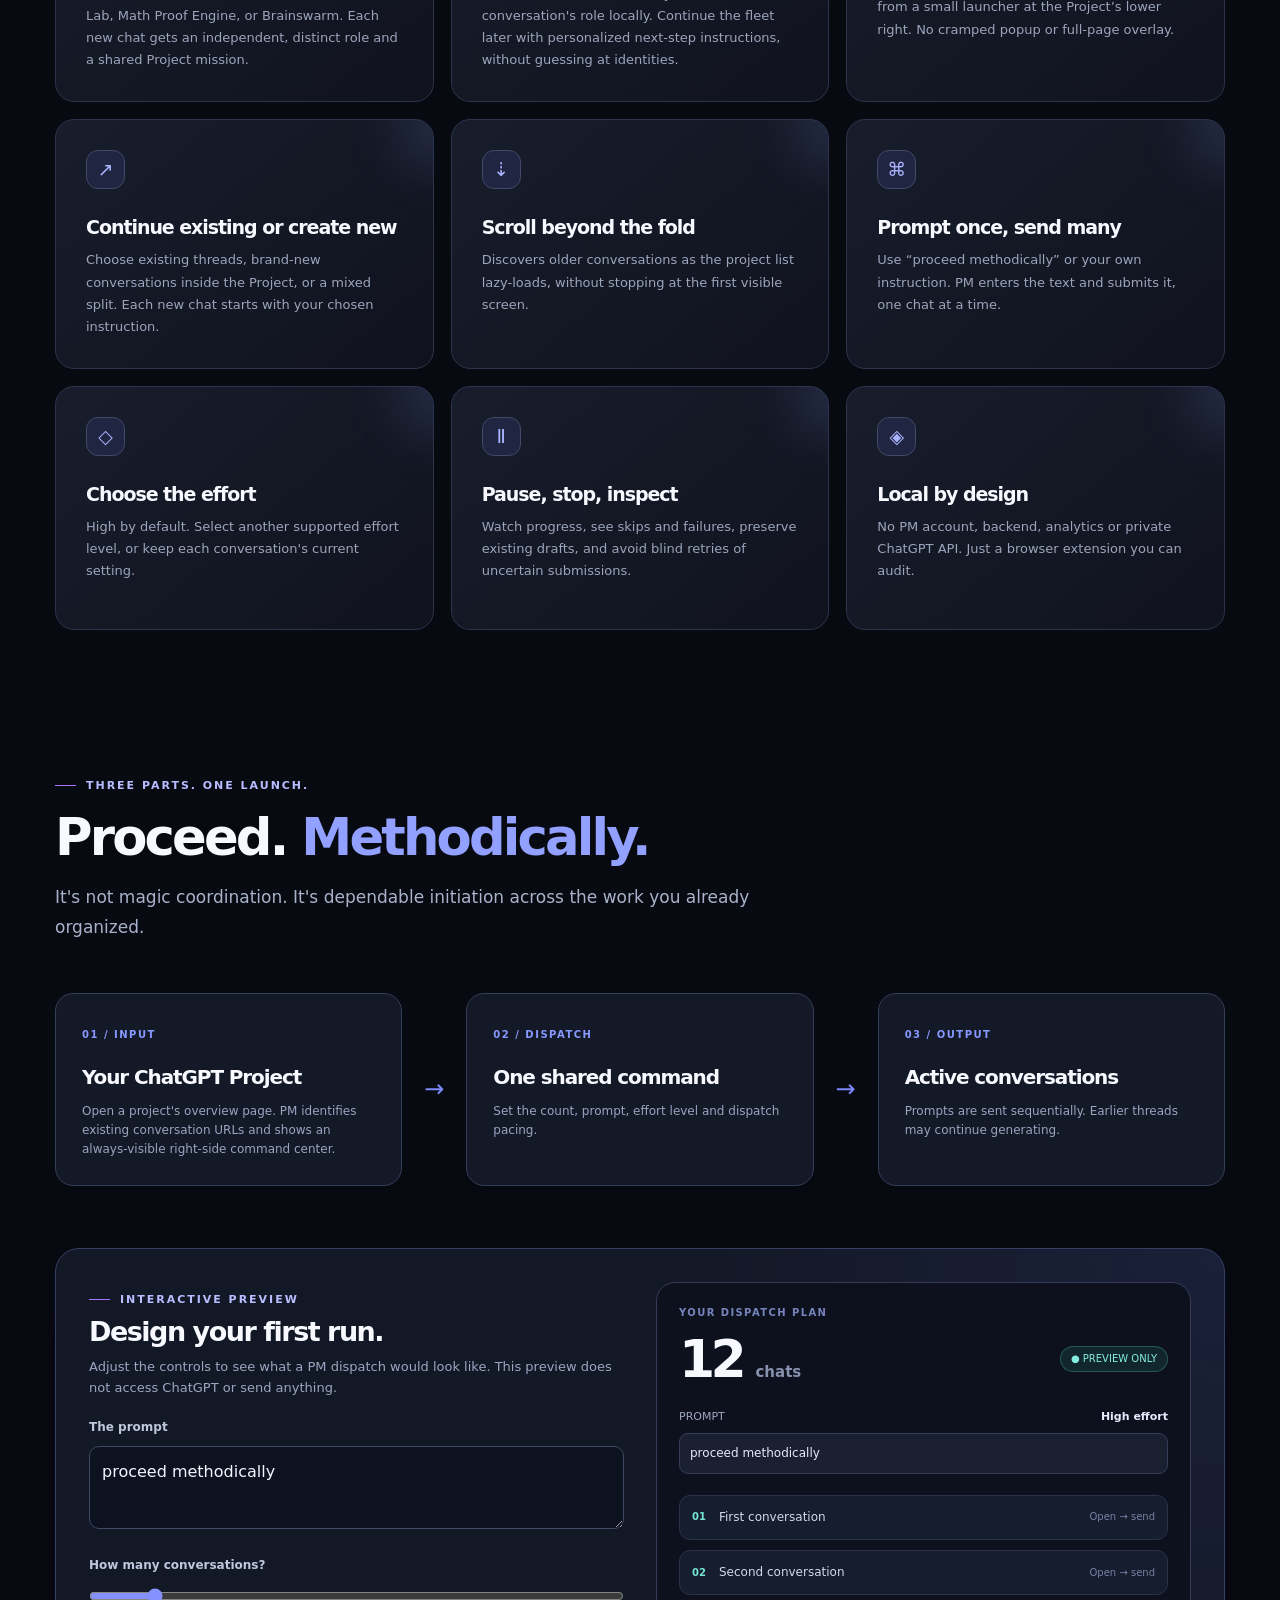
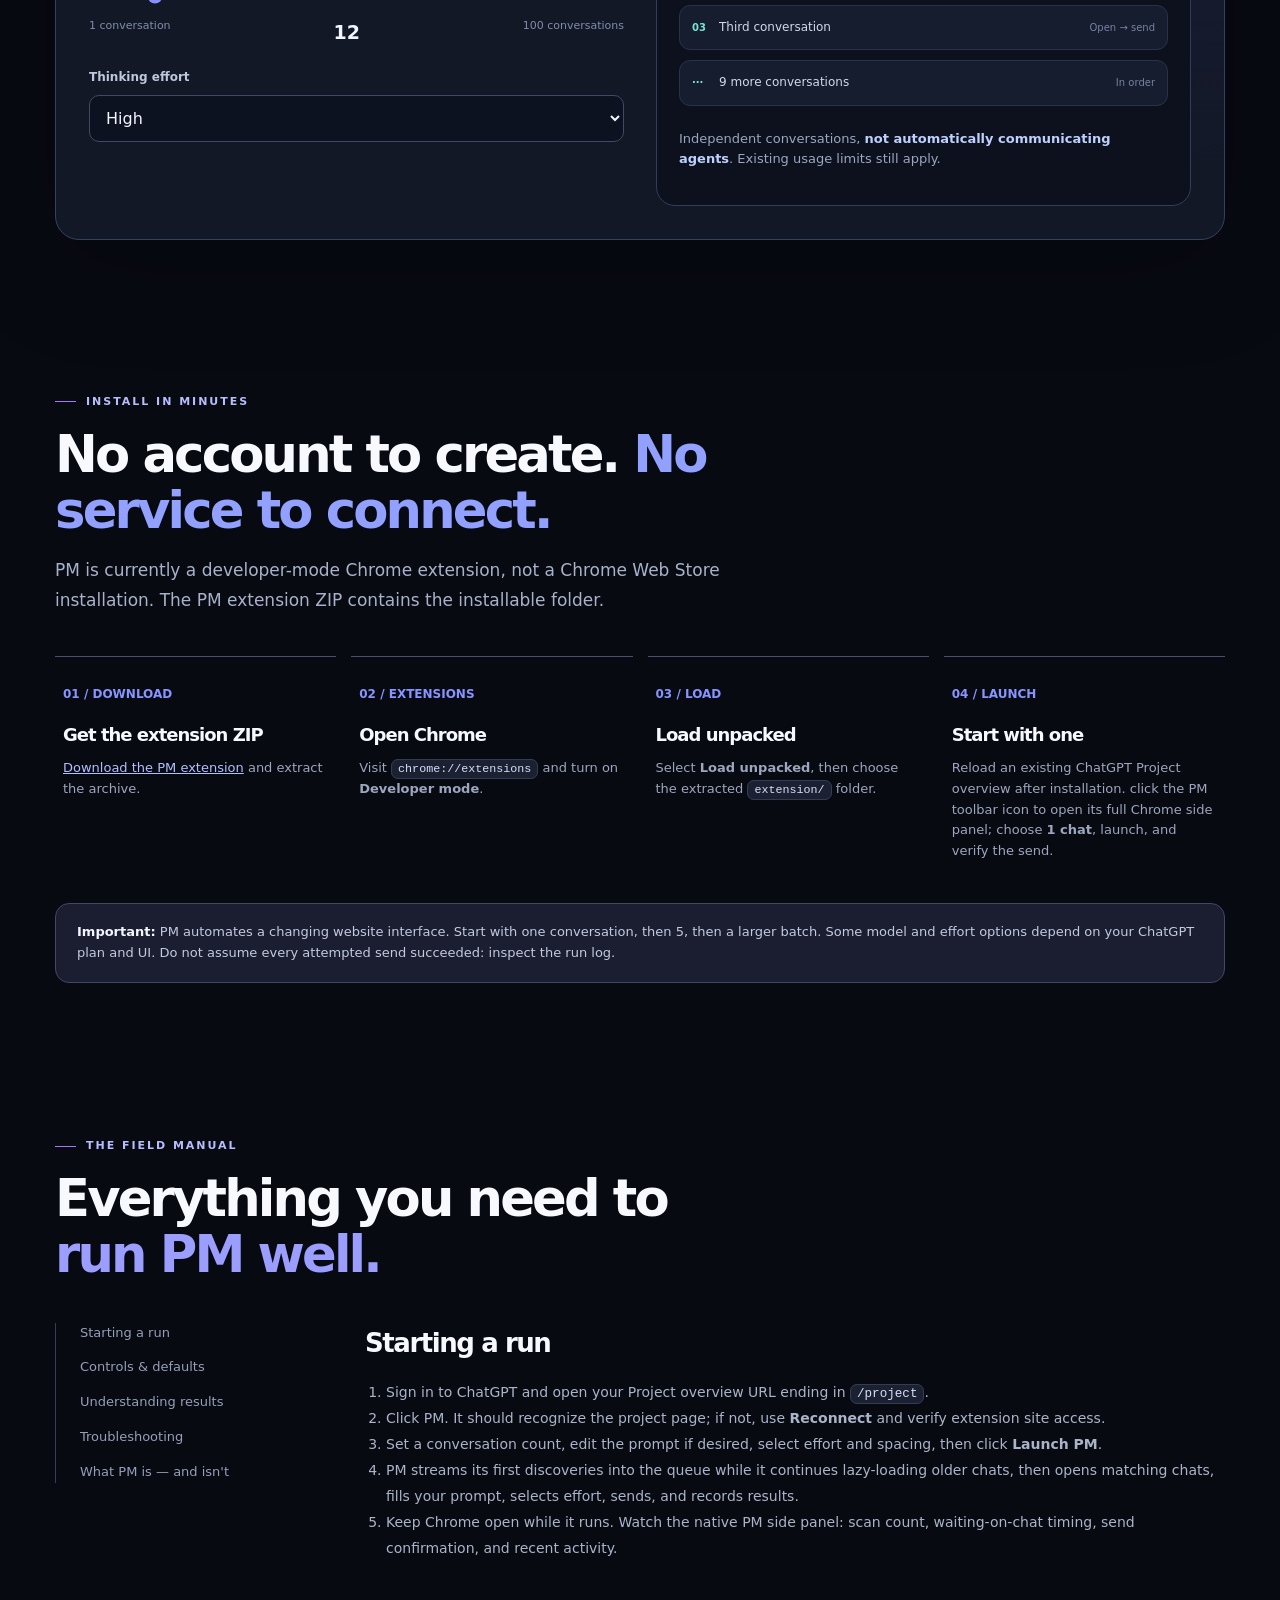
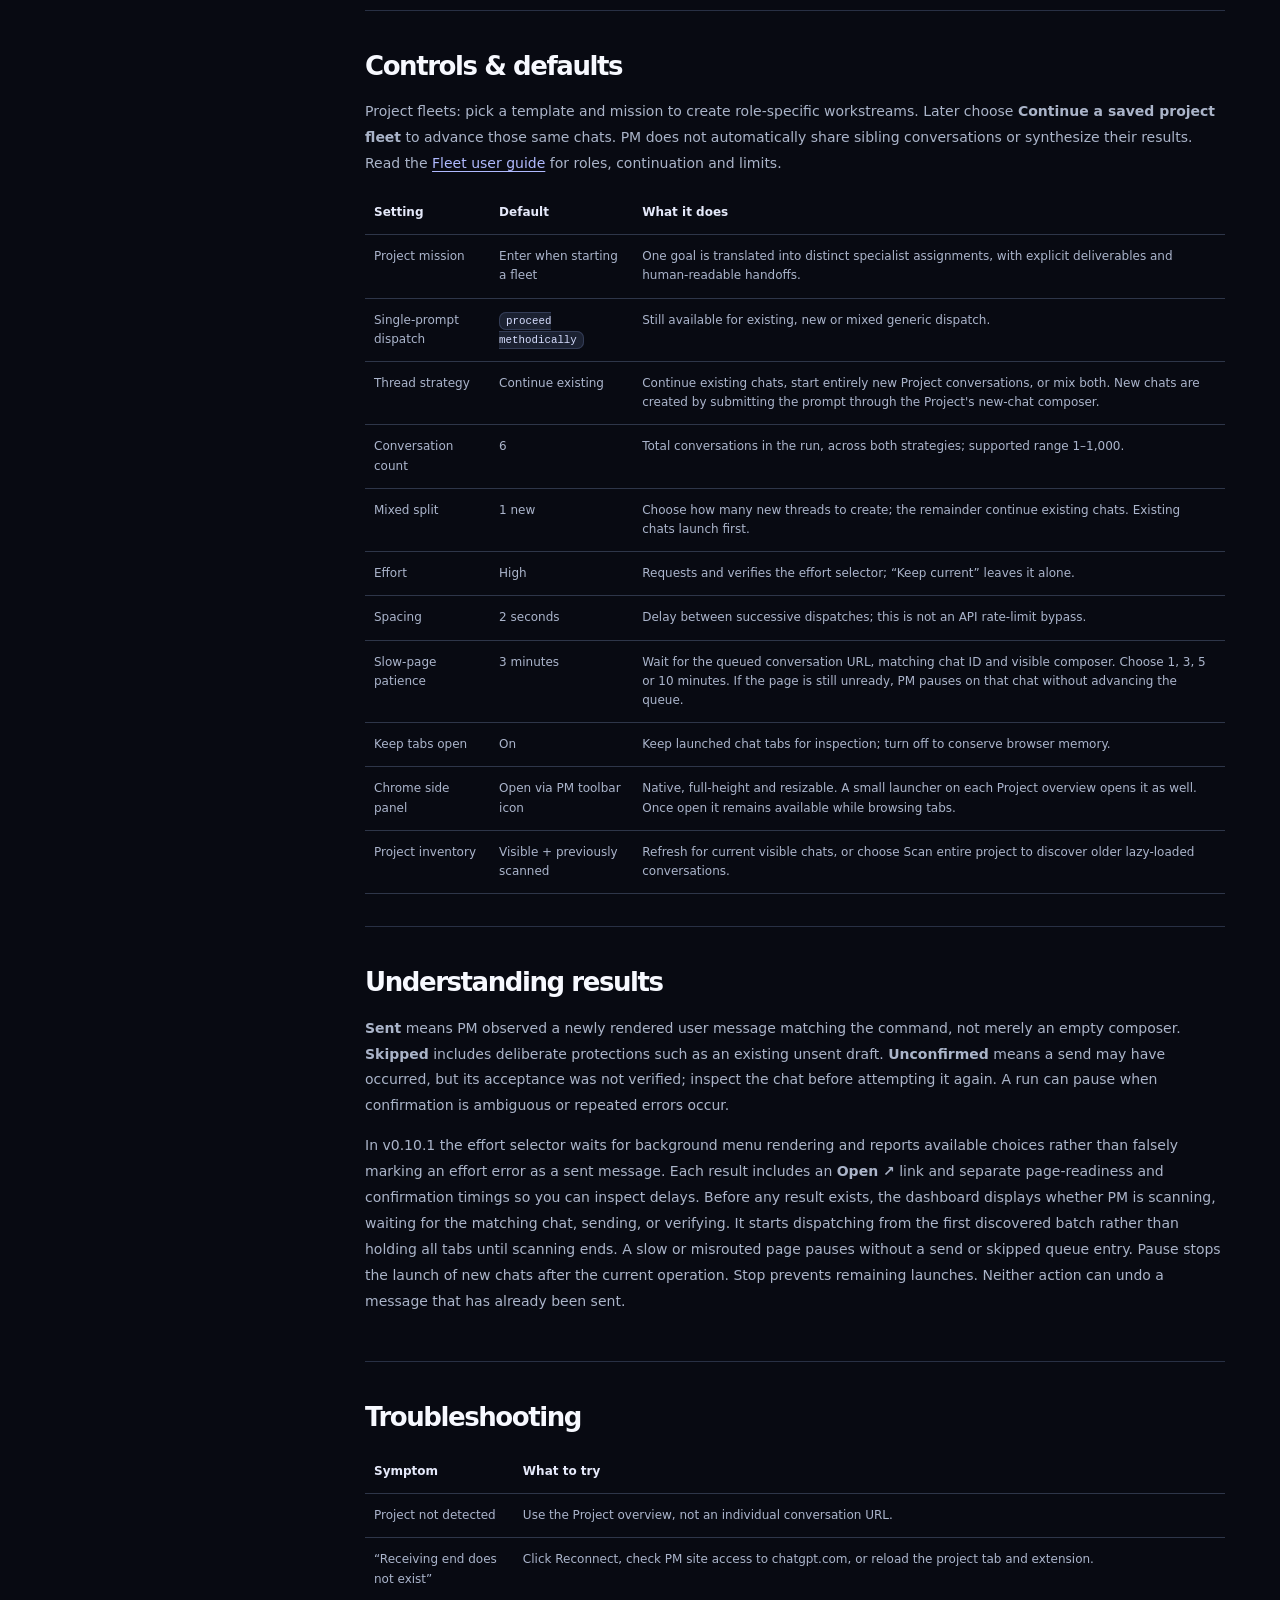
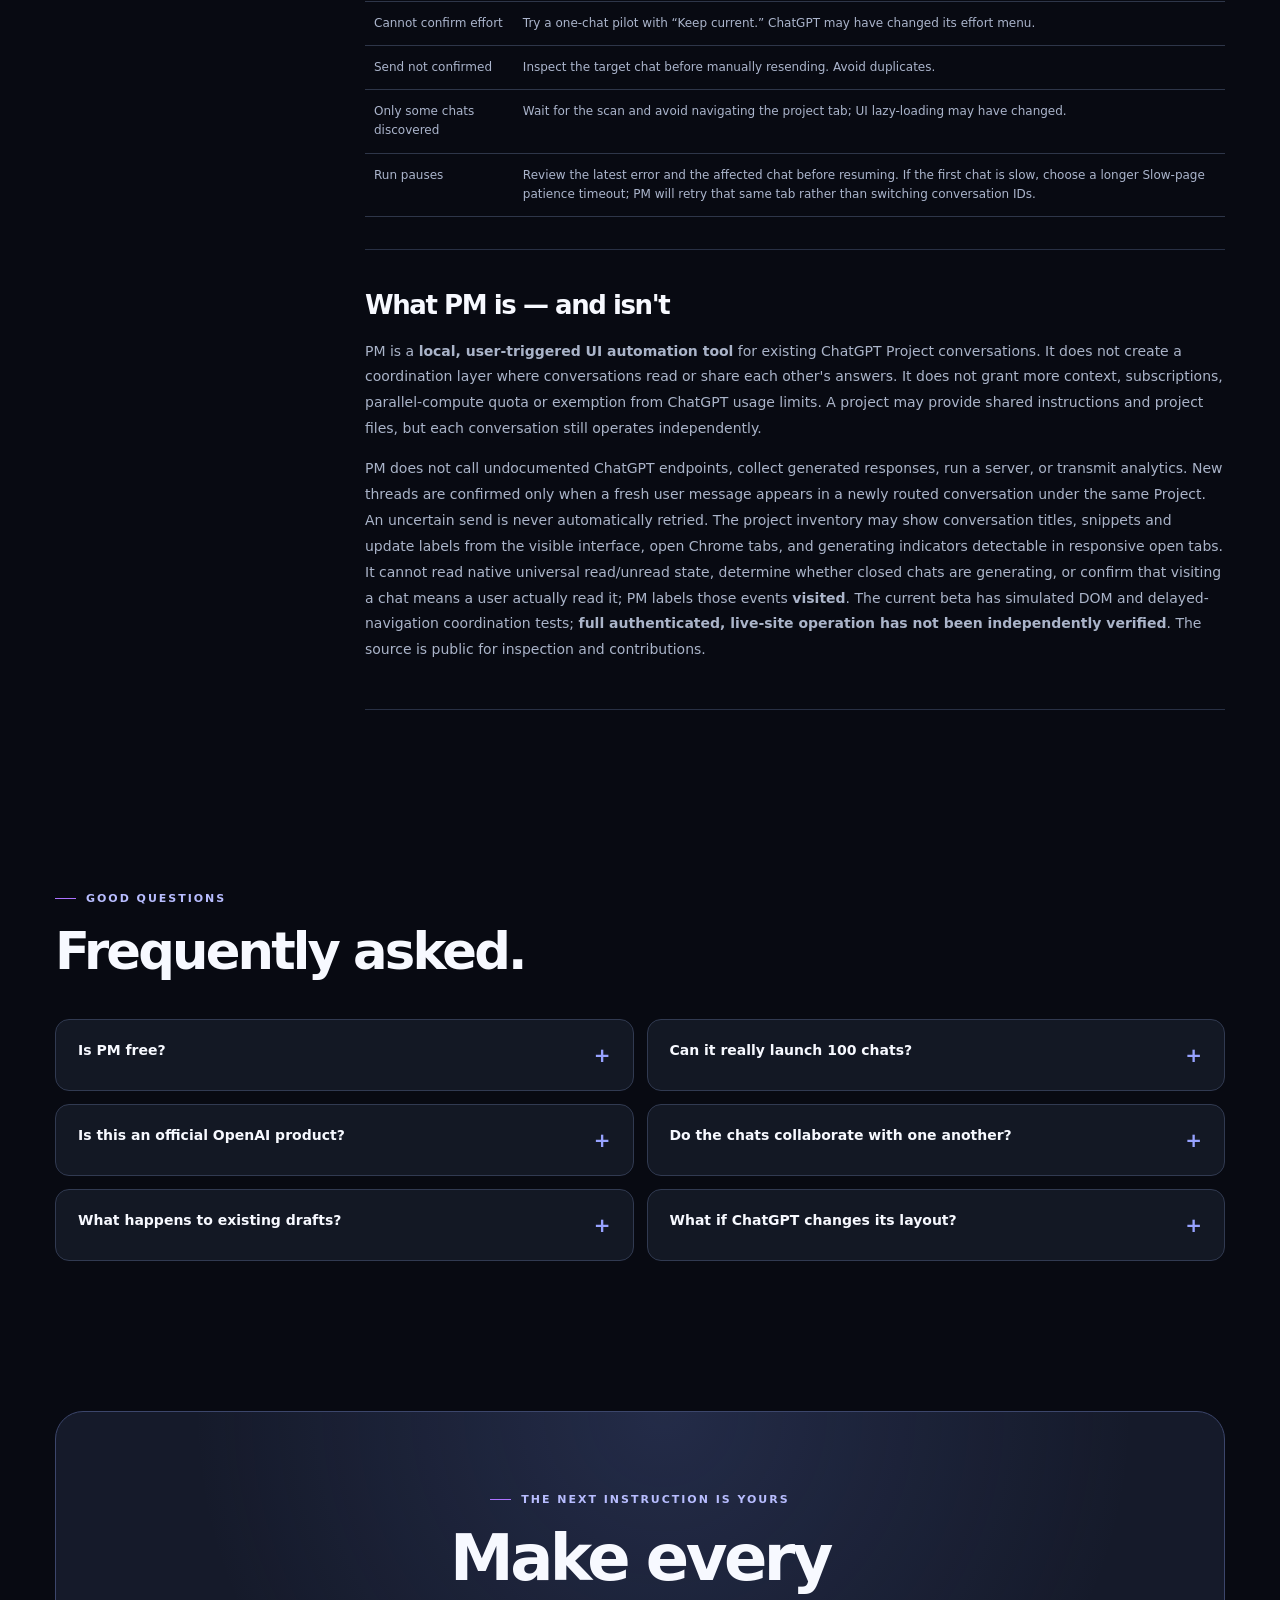
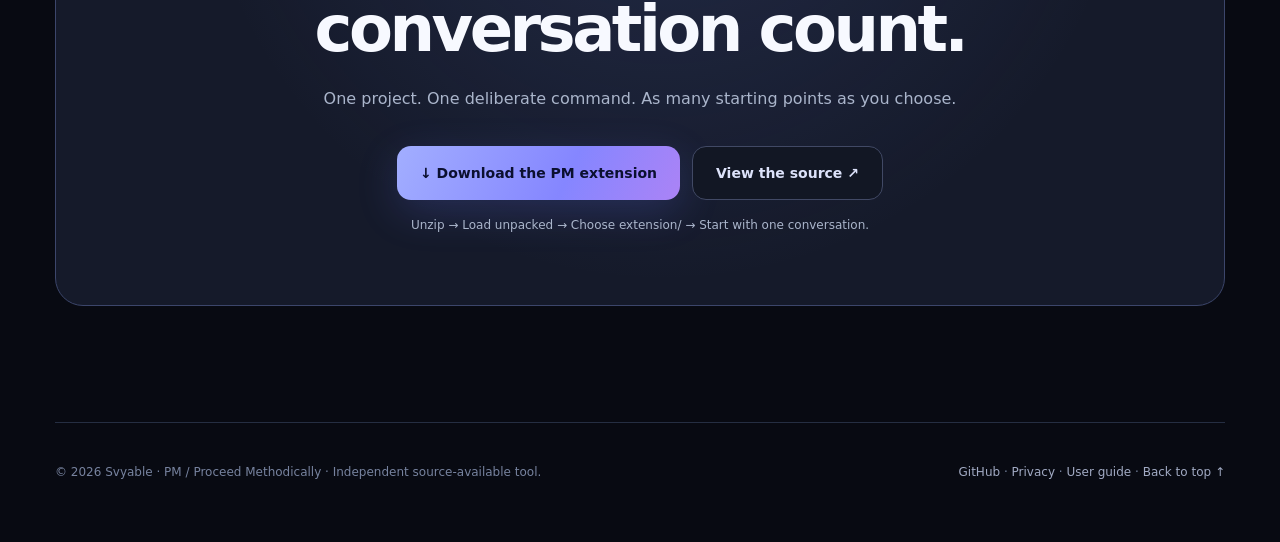
==== commit 95d81dd3: "Turn PM landing page into a mission-first Project fleet billboard and link role template guide" ====
--- a/docs/index.html
+++ b/docs/index.html
@@ -4,12 +4,12 @@
 <meta charset="utf-8">
 <meta name="viewport" content="width=device-width,initial-scale=1">
 <meta name="theme-color" content="#080a12">
-<meta name="description" content="PM turns a single prompt into a methodical dispatch across conversations in your ChatGPT Project. Free, local-first Chrome extension.">
-<meta property="og:title" content="PM — One prompt. Many conversations.">
-<meta property="og:description" content="Turn your ChatGPT Project into a launchpad. Pick a prompt, choose a count, set effort, and dispatch methodically.">
+<meta name="description" content="Seed and continue mission-driven fleets of specialized ChatGPT Project conversations with PM, a local-first Chrome side panel.">
+<meta property="og:title" content="PM — One mission. Many minds.">
+<meta property="og:description" content="Start a Business Model Lab, Scientific Research Lab, Math Proof Engine or Brainswarm with distinct role-specific Project conversations.">
 <meta property="og:type" content="website">
 <meta property="og:url" content="https://svyable.github.io/PM/">
-<title>PM — Proceed Methodically | One prompt. Many conversations.</title>
+<title>PM — Proceed Methodically | One mission. Many minds.</title>
 <link rel="icon" type="image/svg+xml" href="data:image/svg+xml,%3Csvg xmlns='http://www.w3.org/2000/svg' viewBox='0 0 64 64'%3E%3Crect width='64' height='64' rx='18' fill='%230d1120'/%3E%3Ctext x='8' y='42' font-family='Arial' font-weight='900' font-size='32' fill='%23828dff'%3EPM%3C/text%3E%3Cpath d='M9 49Q33 60 55 42' fill='none' stroke='%234be8e1' stroke-width='4' stroke-linecap='round'/%3E%3C/svg%3E">
 <style>
 :root{color-scheme:dark;--bg:#080a12;--panel:#111522;--line:#292f43;--muted:#949db7;--text:#f7f9ff;--blue:#7284ff;--purple:#ac73ff;--teal:#4ce3d4;--warm:#ffd5ae}
@@ -33,15 +33,17 @@
 <header class="navwrap"><div class="container topbar">
 <a class="logo" href="#top" aria-label="PM home"><span class="brandmark"><svg viewBox="0 0 64 64" aria-hidden="true"><text x="5" y="42" fill="#8b99ff" font-size="31" font-family="Arial,sans-serif" font-weight="900">PM</text><path d="M9 50Q29 61 55 41" fill="none" stroke="#55e9d6" stroke-width="4" stroke-linecap="round"/><circle cx="13" cy="51" r="3" fill="#55e9d6"/><circle cx="39" cy="52" r="3" fill="#8b99ff"/></svg></span> PM <span class="mutedmark">/ Proceed Methodically</span></a>
 <nav class="navlinks" aria-label="Main navigation"><a href="#why">Why PM</a><a href="#how">How it works</a><a href="#guide">Guide</a><a href="#faq">FAQ</a></nav>
-<a class="navbtn" href="https://github.com/Svyable/PM/raw/refs/heads/main/docs/downloads/PM-Chrome-Extension-v0.10.1.zip" title="Download the standalone PM extension ZIP">Get PM ↗</a>
+<a class="navbtn" href="https://github.com/Svyable/PM/raw/refs/heads/main/docs/downloads/PM-Chrome-Extension-v0.11.0.zip" title="Download the standalone PM extension ZIP">Get PM ↗</a>
 </div></header>
 <main id="top">
 <div class="container hero">
-<div><div class="eyebrow">THE CHATGPT PROJECT DISPATCHER</div><h1>One prompt.<br><span class="electric">Many<br>conversations.</span></h1><p class="hero-copy">Continue projects already in motion—or launch fresh conversations with project context. PM docks on the Project page as a full-height, resizable Chrome side-panel command center for discovery, dispatch and monitored execution.</p><div class="cta-row"><a class="cta primary" href="https://github.com/Svyable/PM/raw/refs/heads/main/docs/downloads/PM-Chrome-Extension-v0.10.1.zip">↓ Download PM 0.8 candidate</a><a class="cta secondary" href="#how">See the method ↗</a></div><p class="fineprint">v1 launch candidate · Live-site verification pending · Local-first · Independent of OpenAI</p></div>
+<div><div class="eyebrow">THE CHATGPT PROJECT DISPATCHER</div><h1>One mission.<br><span class="electric">A fleet<br>of minds.</span></h1><p class="hero-copy">Seed a Project with specialized research and execution workstreams—or continue the same mapped conversations next time. Four fleet blueprints, one mission, a full Chrome side-panel command center.</p><div class="cta-row"><a class="cta primary" href="https://github.com/Svyable/PM/raw/refs/heads/main/docs/downloads/PM-Chrome-Extension-v0.11.0.zip">↓ Download PM 0.11 candidate</a><a class="cta secondary" href="#how">See the method ↗</a></div><p class="fineprint">v1 launch candidate · Live-site verification pending · Local-first · Independent of OpenAI</p></div>
 <div class="hero-art" role="img" aria-label="Illustration of the PM extension dispatching a prompt across conversations"><div class="art-glow"></div><div class="floating one">✦ <em>High</em> effort selected</div><div class="floating two">✓ <em>14</em> conversations kicked off</div><div class="app-window"><div class="windowbar"><i class="dot"></i><i class="dot"></i><i class="dot"></i><b>chatgpt.com / desk</b></div><div class="windowgrid"><div class="project-window"><div class="windowtitle"><svg viewBox="0 0 24 24" fill="none" stroke="#b6c0df" stroke-width="1.7"><path d="M3 7V5a2 2 0 0 1 2-2h5l3 3h6a2 2 0 0 1 2 2v11a2 2 0 0 1-2 2H5a2 2 0 0 1-2-2V7z"/></svg> /desk</div><div class="fakechat active"><i class="taskdot"></i> Publish Ready Books</div><div class="fakechat"><i class="taskdot"></i> Write Chips, Lies &amp; Spies</div><div class="fakechat"><i class="taskdot"></i> Diagnose Workflow</div><div class="fakechat"><i class="taskdot"></i> Develop The Formula</div><div class="fakechat"><i class="taskdot"></i> Draft Research Notes</div><div class="fakechat faded"><i class="taskdot"></i> More conversations…</div></div><div class="dispatch-window"><div class="dispatch-head"><span>✦ PM / DISPATCH</span><span class="tiny-status">● RUNNING</span></div><div class="dispatch-metric"><div><strong>14</strong><span> / 32</span></div><span>44% complete</span></div><div class="bar"><span></span></div><div class="minirow"><span>YOUR COMMAND</span><b>High effort</b></div><div class="command">proceed methodically</div><div class="tracklist"><div class="track"><i>✓</i> Publish Ready Books</div><div class="track"><i>✓</i> Write Chips, Lies &amp; Spies</div><div class="track"><i>↗</i> Diagnose Workflow</div><div class="track"><i>·</i> Develop The Formula</div></div></div></div></div></div></div>
 </div>
 <div class="metrics"><div class="container metricrow"><div class="metric"><strong>1 → 1,000</strong><span>Selectable conversation count</span></div><div class="metric"><strong>High</strong><span>Default effort, configurable</span></div><div class="metric"><strong>0 servers</strong><span>Your queue stays in the browser</span></div><div class="metric"><strong>One click</strong><span>To begin the dispatch</span></div></div></div>
 <section class="section" id="why"><div class="container"><div class="sectionhead"><div class="eyebrow">MULTIPLY THE STARTING POINTS</div><h2>Your project already contains the work. <span style="color:#95a1ff">Give it a signal.</span></h2><p class="lead">PM is built for people who run ambitious projects through ChatGPT: authors, researchers, builders and anyone managing a collection of related threads.</p></div><div class="features">
+<div class="feature"><div class="featureicon">✳</div><h3>Fleet templates for entire Projects</h3><p>Start a Business Model Lab, Scientific Research Lab, Math Proof Engine, or Brainswarm. Each new chat gets an independent, distinct role and a shared Project mission.</p></div>
+<div class="feature"><div class="featureicon">↻</div><h3>Continue the same specialist threads</h3><p>PM records each successfully created conversation's role locally. Continue the fleet later with personalized next-step instructions, without guessing at identities.</p></div>
 <div class="feature"><div class="featureicon">▣</div><h3>A cockpit on every Project page</h3><p>The PM opens Chrome’s native side panel — resizable, persistent across tabs, and accessible from a small launcher at the Project’s lower right. No cramped popup or full-page overlay.</p></div>
 <div class="feature"><div class="featureicon">↗</div><h3>Continue existing or create new</h3><p>Choose existing threads, brand-new conversations inside the Project, or a mixed split. Each new chat starts with your chosen instruction.</p></div>
 <div class="feature"><div class="featureicon">⇣</div><h3>Scroll beyond the fold</h3><p>Discovers older conversations as the project list lazy-loads, without stopping at the first visible screen.</p></div>
@@ -52,10 +54,11 @@
 </div></div></section>
 <section class="section" id="how" style="padding-top:22px"><div class="container"><div class="sectionhead"><div class="eyebrow">THREE PARTS. ONE LAUNCH.</div><h2>Proceed. <span style="color:#92a0ff">Methodically.</span></h2><p class="lead">It's not magic coordination. It's dependable initiation across the work you already organized.</p></div><div class="flowline"><div class="flowcard"><span>01 / INPUT</span><h3>Your ChatGPT Project</h3><p>Open a project's overview page. PM identifies existing conversation URLs and shows an always-visible right-side command center.</p></div><div class="flowarrow">→</div><div class="flowcard"><span>02 / DISPATCH</span><h3>One shared command</h3><p>Set the count, prompt, effort level and dispatch pacing.</p></div><div class="flowarrow">→</div><div class="flowcard"><span>03 / OUTPUT</span><h3>Active conversations</h3><p>Prompts are sent sequentially. Earlier threads may continue generating.</p></div></div>
 <div class="lab" style="margin-top:62px"><div><div class="eyebrow">INTERACTIVE PREVIEW</div><h3>Design your first run.</h3><p>Adjust the controls to see what a PM dispatch would look like. This preview does not access ChatGPT or send anything.</p><label class="field" for="pmPrompt">The prompt</label><textarea id="pmPrompt" maxlength="500">proceed methodically</textarea><label class="field" for="pmCount">How many conversations?</label><input class="rangebar" type="range" min="1" max="100" step="1" value="12" id="pmCount"><div class="rangeheads"><span>1 conversation</span><output for="pmCount" id="countLabel">12</output><span>100 conversations</span></div><label class="field" for="pmEffort">Thinking effort</label><select id="pmEffort"><option>High</option><option>Instant</option><option>Medium</option><option>Extra High</option><option>Keep current</option></select></div><div class="planpanel" aria-live="polite"><div class="label">YOUR DISPATCH PLAN</div><div class="plan-top"><div class="plan-number" id="planNumber">12 <small>chats</small></div><span class="plan-sticker">● PREVIEW ONLY</span></div><div class="minirow"><span>PROMPT</span><b id="planEffort">High effort</b></div><div class="command" id="planPrompt">proceed methodically</div><div class="plan-items"><div class="planitem"><b>01</b><span>First conversation</span><i>Open → send</i></div><div class="planitem"><b>02</b><span>Second conversation</span><i>Open → send</i></div><div class="planitem"><b>03</b><span>Third conversation</span><i>Open → send</i></div><div class="planitem"><b>···</b><span id="planRemainder">9 more conversations</span><i>In order</i></div></div><p class="planfoot">Independent conversations, <strong>not automatically communicating agents</strong>. Existing usage limits still apply.</p></div></div></div></section>
-<section class="section" id="install" style="padding-top:28px"><div class="container"><div class="sectionhead"><div class="eyebrow">INSTALL IN MINUTES</div><h2>No account to create. <span style="color:#92a0ff">No service to connect.</span></h2><p class="lead">PM is currently a developer-mode Chrome extension, not a Chrome Web Store installation. The PM extension ZIP contains the installable folder.</p></div><div class="steps"><div class="step"><span class="stepnumber">01 / DOWNLOAD</span><h3>Get the extension ZIP</h3><p><a href="https://github.com/Svyable/PM/raw/refs/heads/main/docs/downloads/PM-Chrome-Extension-v0.10.1.zip" class="smalllink" style="color:#b4beff;text-decoration:underline">Download the PM extension</a> and extract the archive.</p></div><div class="step"><span class="stepnumber">02 / EXTENSIONS</span><h3>Open Chrome</h3><p>Visit <span class="codepill">chrome://extensions</span> and turn on <strong>Developer mode</strong>.</p></div><div class="step"><span class="stepnumber">03 / LOAD</span><h3>Load unpacked</h3><p>Select <strong>Load unpacked</strong>, then choose the extracted <span class="codepill">extension/</span> folder.</p></div><div class="step"><span class="stepnumber">04 / LAUNCH</span><h3>Start with one</h3><p>Reload an existing ChatGPT Project overview after installation. click the PM toolbar icon to open its full Chrome side panel; choose <strong>1 chat</strong>, launch, and verify the send.</p></div></div><div style="margin-top:28px" class="note"><strong>Important:</strong> PM automates a changing website interface. Start with one conversation, then 5, then a larger batch. Some model and effort options depend on your ChatGPT plan and UI. Do not assume every attempted send succeeded: inspect the run log.</div></div></section>
+<section class="section" id="install" style="padding-top:28px"><div class="container"><div class="sectionhead"><div class="eyebrow">INSTALL IN MINUTES</div><h2>No account to create. <span style="color:#92a0ff">No service to connect.</span></h2><p class="lead">PM is currently a developer-mode Chrome extension, not a Chrome Web Store installation. The PM extension ZIP contains the installable folder.</p></div><div class="steps"><div class="step"><span class="stepnumber">01 / DOWNLOAD</span><h3>Get the extension ZIP</h3><p><a href="https://github.com/Svyable/PM/raw/refs/heads/main/docs/downloads/PM-Chrome-Extension-v0.11.0.zip" class="smalllink" style="color:#b4beff;text-decoration:underline">Download the PM extension</a> and extract the archive.</p></div><div class="step"><span class="stepnumber">02 / EXTENSIONS</span><h3>Open Chrome</h3><p>Visit <span class="codepill">chrome://extensions</span> and turn on <strong>Developer mode</strong>.</p></div><div class="step"><span class="stepnumber">03 / LOAD</span><h3>Load unpacked</h3><p>Select <strong>Load unpacked</strong>, then choose the extracted <span class="codepill">extension/</span> folder.</p></div><div class="step"><span class="stepnumber">04 / LAUNCH</span><h3>Start with one</h3><p>Reload an existing ChatGPT Project overview after installation. click the PM toolbar icon to open its full Chrome side panel; choose <strong>1 chat</strong>, launch, and verify the send.</p></div></div><div style="margin-top:28px" class="note"><strong>Important:</strong> PM automates a changing website interface. Start with one conversation, then 5, then a larger batch. Some model and effort options depend on your ChatGPT plan and UI. Do not assume every attempted send succeeded: inspect the run log.</div></div></section>
 <section class="section" id="guide" style="padding-top:30px"><div class="container"><div class="sectionhead"><div class="eyebrow">THE FIELD MANUAL</div><h2>Everything you need to <span style="color:#9c9eff">run PM well.</span></h2></div><div class="guide"><nav class="sidebar" aria-label="Guide sections"><a href="#run">Starting a run</a><a href="#controls">Controls &amp; defaults</a><a href="#results">Understanding results</a><a href="#issues">Troubleshooting</a><a href="#boundaries">What PM is — and isn't</a></nav><div class="guidebody">
 <article id="run"><h3>Starting a run</h3><ol><li>Sign in to ChatGPT and open your Project overview URL ending in <span class="codepill">/project</span>.</li><li>Click PM. It should recognize the project page; if not, use <strong>Reconnect</strong> and verify extension site access.</li><li>Set a conversation count, edit the prompt if desired, select effort and spacing, then click <strong>Launch PM</strong>.</li><li>PM streams its first discoveries into the queue while it continues lazy-loading older chats, then opens matching chats, fills your prompt, selects effort, sends, and records results.</li><li>Keep Chrome open while it runs. Watch the native PM side panel: scan count, waiting-on-chat timing, send confirmation, and recent activity.</li></ol></article>
-<article id="controls"><h3>Controls &amp; defaults</h3><div class="tablewrap"><table><thead><tr><th>Setting</th><th>Default</th><th>What it does</th></tr></thead><tbody><tr><td>Prompt</td><td><span class="codepill">proceed methodically</span></td><td>The exact text to send in each selected chat.</td></tr><tr><td>Thread strategy</td><td>Continue existing</td><td>Continue existing chats, start entirely new Project conversations, or mix both. New chats are created by submitting the prompt through the Project's new-chat composer.</td></tr><tr><td>Conversation count</td><td>10</td><td>Total conversations in the run, across both strategies; supported range 1–1,000.</td></tr><tr><td>Mixed split</td><td>1 new</td><td>Choose how many new threads to create; the remainder continue existing chats. Existing chats launch first.</td></tr><tr><td>Effort</td><td>High</td><td>Requests and verifies the effort selector; “Keep current” leaves it alone.</td></tr><tr><td>Spacing</td><td>4 seconds</td><td>Delay between successive dispatches; this is not an API rate-limit bypass.</td></tr><tr><td>Slow-page patience</td><td>3 minutes</td><td>Wait for the queued conversation URL, matching chat ID and visible composer. Choose 1, 3, 5 or 10 minutes. If the page is still unready, PM pauses on that chat without advancing the queue.</td></tr><tr><td>Keep tabs open</td><td>On</td><td>Keep launched chat tabs for inspection; turn off to conserve browser memory.</td></tr><tr><td>Chrome side panel</td><td>Open via PM toolbar icon</td><td>Native, full-height and resizable. A small launcher on each Project overview opens it as well. Once open it remains available while browsing tabs.</td></tr><tr><td>Project inventory</td><td>Visible + previously scanned</td><td>Refresh for current visible chats, or choose Scan entire project to discover older lazy-loaded conversations.</td></tr></tbody></table></div></article>
+<article id="controls"><h3>Controls &amp; defaults</h3>
+<p>Project fleets: pick a template and mission to create role-specific workstreams. Later choose <strong>Continue a saved project fleet</strong> to advance those same chats. PM does not automatically share sibling conversations or synthesize their results. Read the <a href="FLEETS.md" style="color:#b0baff;text-decoration:underline">Fleet user guide</a> for roles, continuation and limits.</p><div class="tablewrap"><table><thead><tr><th>Setting</th><th>Default</th><th>What it does</th></tr></thead><tbody><tr><td>Project mission</td><td>Enter when starting a fleet</td><td>One goal is translated into distinct specialist assignments, with explicit deliverables and human-readable handoffs.</td></tr><tr><td>Single-prompt dispatch</td><td><span class="codepill">proceed methodically</span></td><td>Still available for existing, new or mixed generic dispatch.</td></tr><tr><td>Thread strategy</td><td>Continue existing</td><td>Continue existing chats, start entirely new Project conversations, or mix both. New chats are created by submitting the prompt through the Project's new-chat composer.</td></tr><tr><td>Conversation count</td><td>6</td><td>Total conversations in the run, across both strategies; supported range 1–1,000.</td></tr><tr><td>Mixed split</td><td>1 new</td><td>Choose how many new threads to create; the remainder continue existing chats. Existing chats launch first.</td></tr><tr><td>Effort</td><td>High</td><td>Requests and verifies the effort selector; “Keep current” leaves it alone.</td></tr><tr><td>Spacing</td><td>2 seconds</td><td>Delay between successive dispatches; this is not an API rate-limit bypass.</td></tr><tr><td>Slow-page patience</td><td>3 minutes</td><td>Wait for the queued conversation URL, matching chat ID and visible composer. Choose 1, 3, 5 or 10 minutes. If the page is still unready, PM pauses on that chat without advancing the queue.</td></tr><tr><td>Keep tabs open</td><td>On</td><td>Keep launched chat tabs for inspection; turn off to conserve browser memory.</td></tr><tr><td>Chrome side panel</td><td>Open via PM toolbar icon</td><td>Native, full-height and resizable. A small launcher on each Project overview opens it as well. Once open it remains available while browsing tabs.</td></tr><tr><td>Project inventory</td><td>Visible + previously scanned</td><td>Refresh for current visible chats, or choose Scan entire project to discover older lazy-loaded conversations.</td></tr></tbody></table></div></article>
 <article id="results"><h3>Understanding results</h3><p><strong>Sent</strong> means PM observed a newly rendered user message matching the command, not merely an empty composer. <strong>Skipped</strong> includes deliberate protections such as an existing unsent draft. <strong>Unconfirmed</strong> means a send may have occurred, but its acceptance was not verified; inspect the chat before attempting it again. A run can pause when confirmation is ambiguous or repeated errors occur.</p><p>In v0.10.1 the effort selector waits for background menu rendering and reports available choices rather than falsely marking an effort error as a sent message. Each result includes an <strong>Open ↗</strong> link and separate page-readiness and confirmation timings so you can inspect delays. Before any result exists, the dashboard displays whether PM is scanning, waiting for the matching chat, sending, or verifying. It starts dispatching from the first discovered batch rather than holding all tabs until scanning ends. A slow or misrouted page pauses without a send or skipped queue entry. Pause stops the launch of new chats after the current operation. Stop prevents remaining launches. Neither action can undo a message that has already been sent.</p></article>
 <article id="issues"><h3>Troubleshooting</h3><div class="tablewrap"><table><thead><tr><th>Symptom</th><th>What to try</th></tr></thead><tbody><tr><td>Project not detected</td><td>Use the Project overview, not an individual conversation URL.</td></tr><tr><td>“Receiving end does not exist”</td><td>Click Reconnect, check PM site access to chatgpt.com, or reload the project tab and extension.</td></tr><tr><td>Cannot confirm effort</td><td>Try a one-chat pilot with “Keep current.” ChatGPT may have changed its effort menu.</td></tr><tr><td>Send not confirmed</td><td>Inspect the target chat before manually resending. Avoid duplicates.</td></tr><tr><td>Only some chats discovered</td><td>Wait for the scan and avoid navigating the project tab; UI lazy-loading may have changed.</td></tr><tr><td>Run pauses</td><td>Review the latest error and the affected chat before resuming. If the first chat is slow, choose a longer Slow-page patience timeout; PM will retry that same tab rather than switching conversation IDs.</td></tr></tbody></table></div></article>
 <article id="boundaries"><h3>What PM is — and isn't</h3><p>PM is a <strong>local, user-triggered UI automation tool</strong> for existing ChatGPT Project conversations. It does not create a coordination layer where conversations read or share each other's answers. It does not grant more context, subscriptions, parallel-compute quota or exemption from ChatGPT usage limits. A project may provide shared instructions and project files, but each conversation still operates independently.</p><p>PM does not call undocumented ChatGPT endpoints, collect generated responses, run a server, or transmit analytics. New threads are confirmed only when a fresh user message appears in a newly routed conversation under the same Project. An uncertain send is never automatically retried. The project inventory may show conversation titles, snippets and update labels from the visible interface, open Chrome tabs, and generating indicators detectable in responsive open tabs. It cannot read native universal read/unread state, determine whether closed chats are generating, or confirm that visiting a chat means a user actually read it; PM labels those events <strong>visited</strong>. The current beta has simulated DOM and delayed-navigation coordination tests; <strong>full authenticated, live-site operation has not been independently verified</strong>. The source is public for inspection and contributions.</p></article>
@@ -68,7 +71,7 @@
 <details><summary>What happens to existing drafts?</summary><p>PM is designed to skip chats with unsent composer text rather than overwrite your work.</p></details>
 <details><summary>What if ChatGPT changes its layout?</summary><p>Selectors can break. PM reports uncertain sends rather than pretending success, and the source-available code can be updated to fit new UI patterns.</p></details>
 </div></div></section>
-<section class="section" style="padding-top:34px"><div class="container"><div class="finalcta"><div class="eyebrow" style="justify-content:center">THE NEXT INSTRUCTION IS YOURS</div><h2>Make every conversation count.</h2><p>One project. One deliberate command. As many starting points as you choose.</p><div class="cta-row"><a href="https://github.com/Svyable/PM/raw/refs/heads/main/docs/downloads/PM-Chrome-Extension-v0.10.1.zip" class="cta primary">↓ Download the PM extension</a><a href="https://github.com/Svyable/PM" class="cta secondary">View the source ↗</a></div><p class="fineprint">Unzip → Load unpacked → Choose extension/ → Start with one conversation.</p></div></div></section>
+<section class="section" style="padding-top:34px"><div class="container"><div class="finalcta"><div class="eyebrow" style="justify-content:center">THE NEXT INSTRUCTION IS YOURS</div><h2>Make every conversation count.</h2><p>One project. One deliberate command. As many starting points as you choose.</p><div class="cta-row"><a href="https://github.com/Svyable/PM/raw/refs/heads/main/docs/downloads/PM-Chrome-Extension-v0.11.0.zip" class="cta primary">↓ Download the PM extension</a><a href="https://github.com/Svyable/PM" class="cta secondary">View the source ↗</a></div><p class="fineprint">Unzip → Load unpacked → Choose extension/ → Start with one conversation.</p></div></div></section>
 </main>
 <footer class="container footer"><span>© 2026 Svyable · PM / Proceed Methodically · Independent source-available tool.</span><span><a href="https://github.com/Svyable/PM">GitHub</a> · <a href="./privacy.html">Privacy</a> · <a href="#guide">User guide</a> · <a href="#top">Back to top ↑</a></span></footer>
 </div>
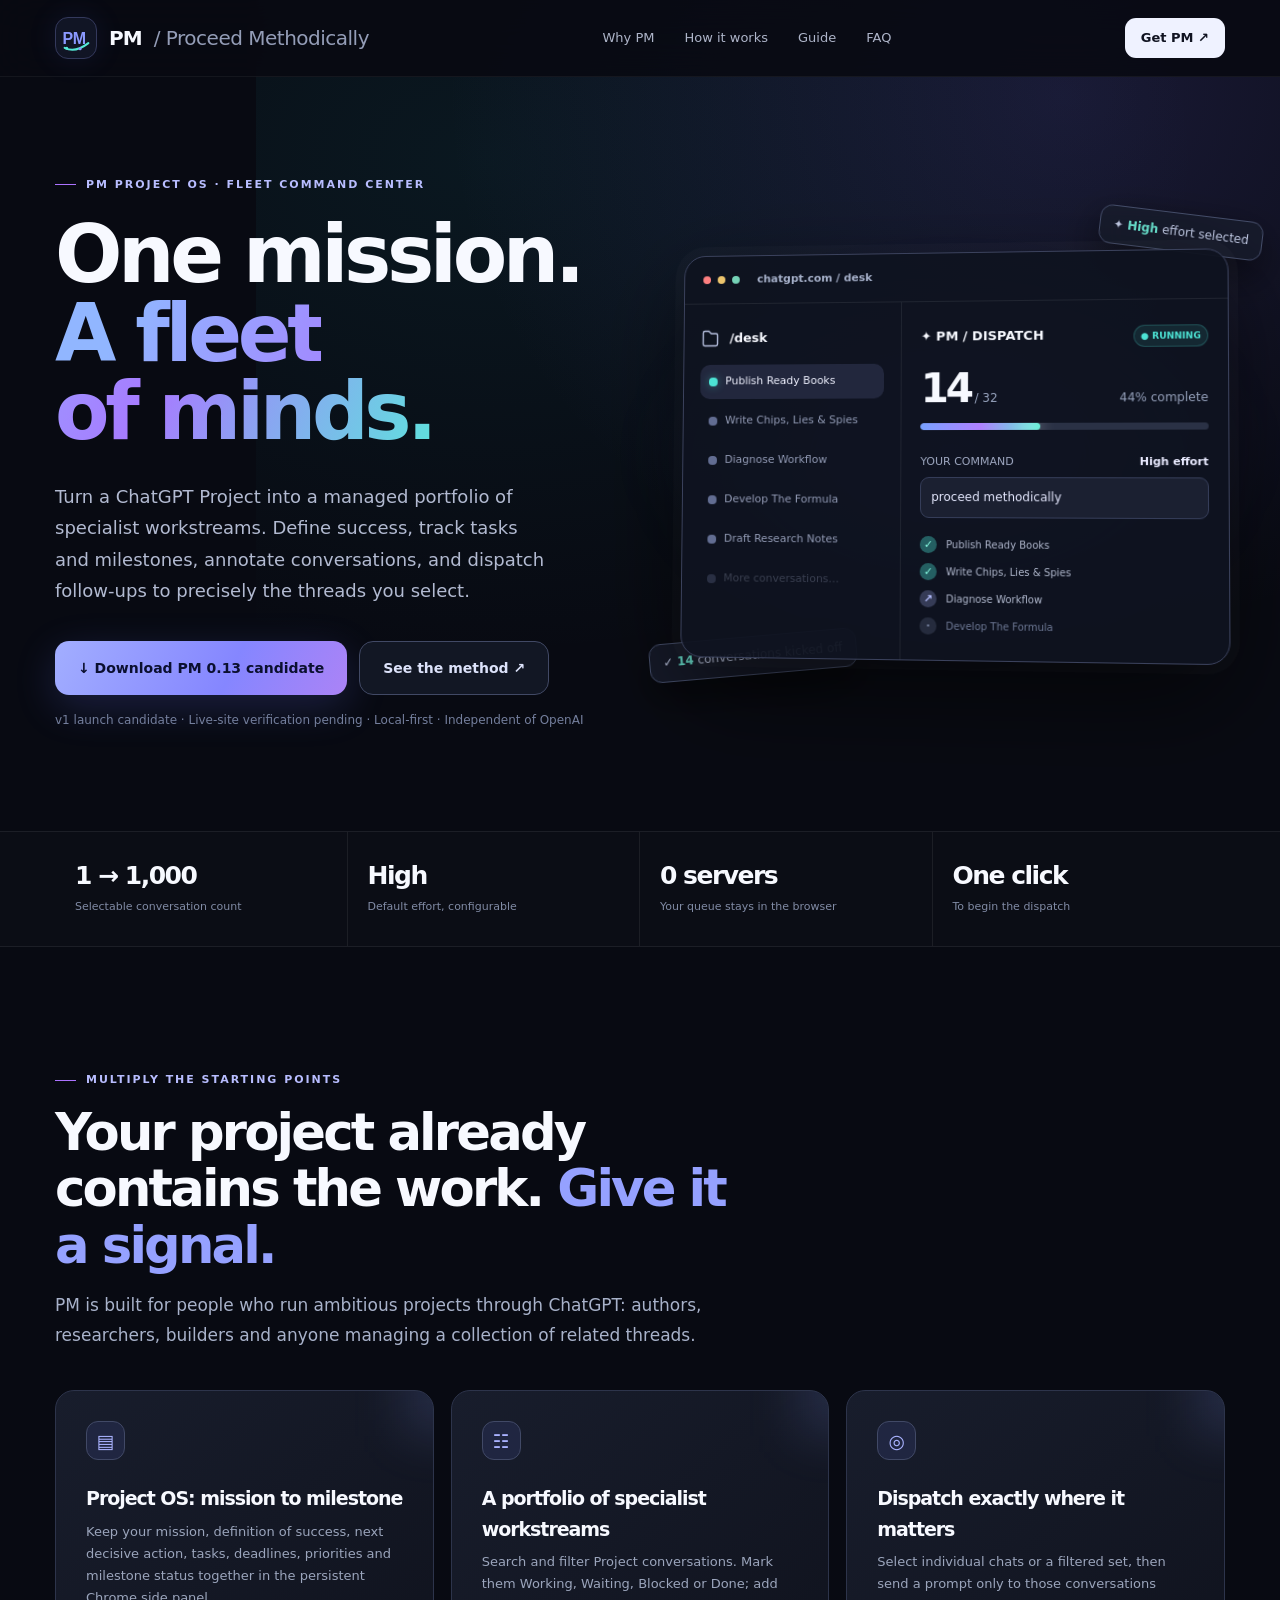
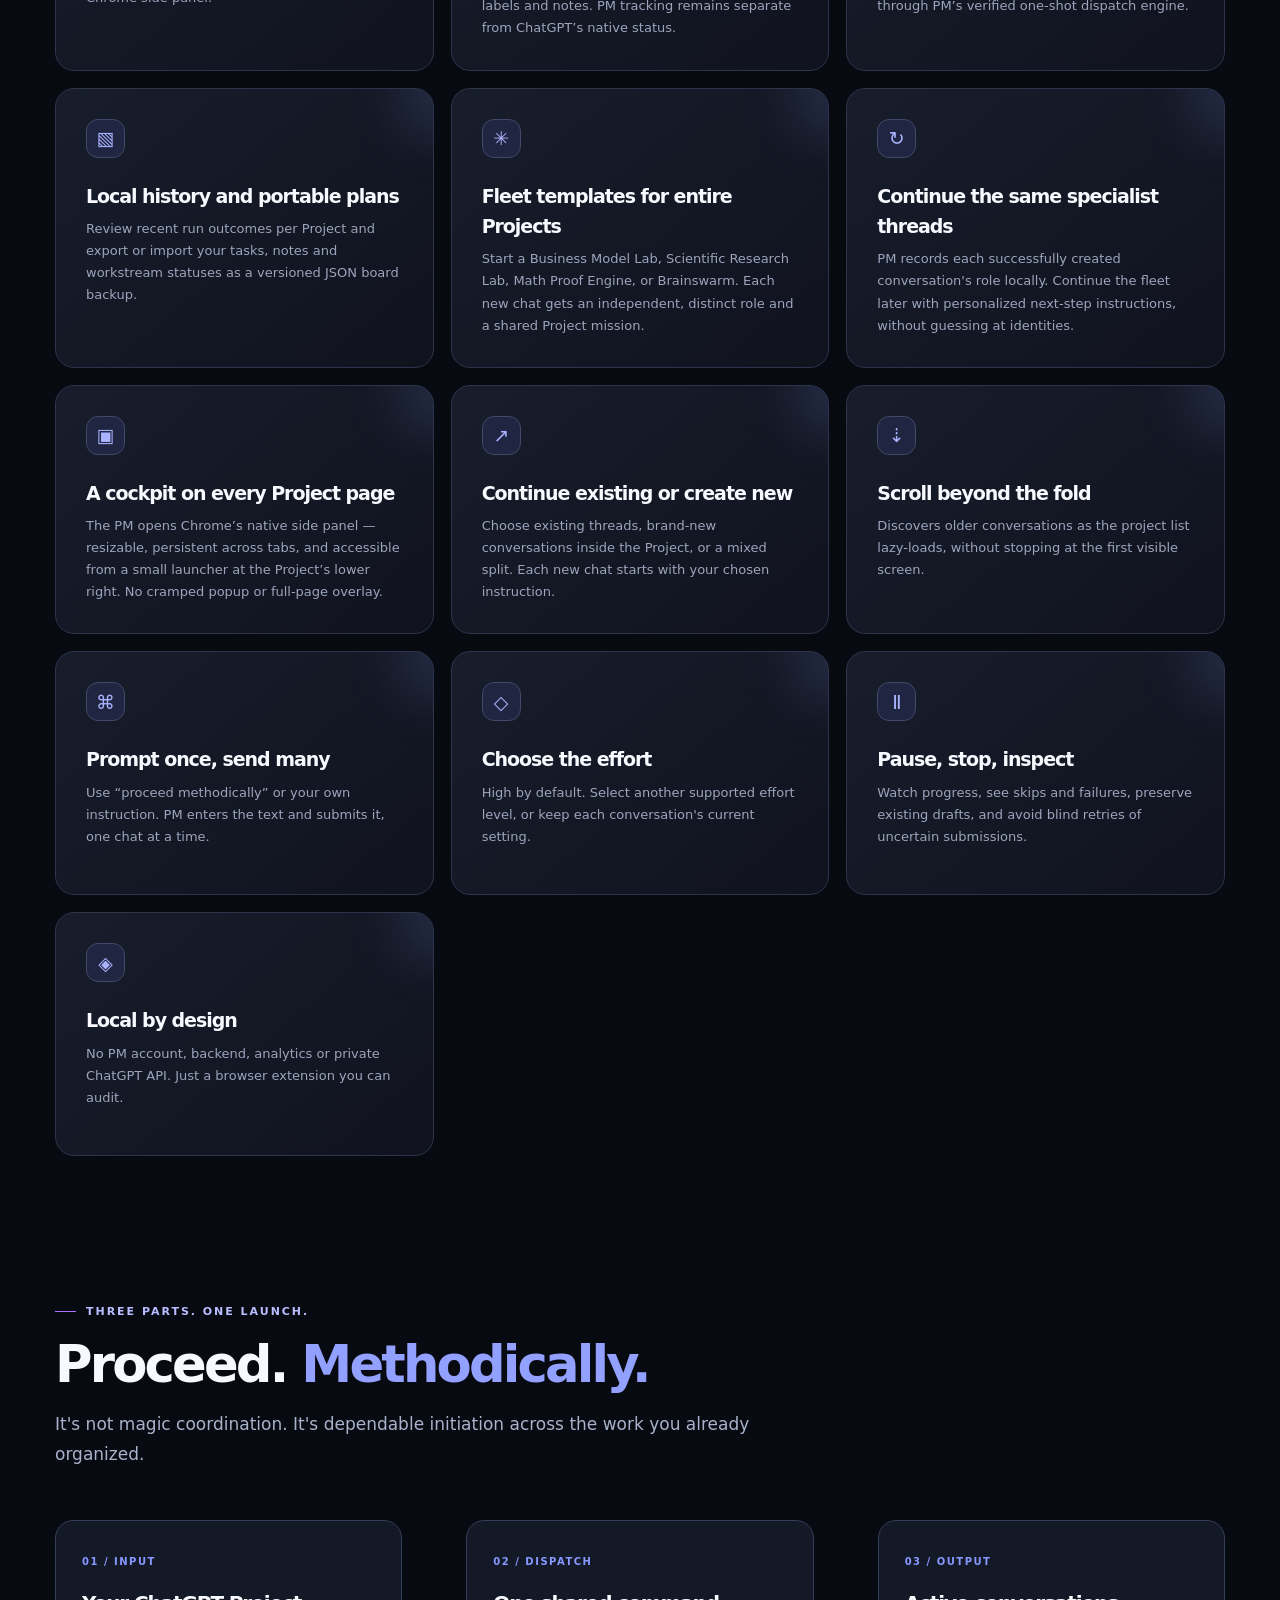
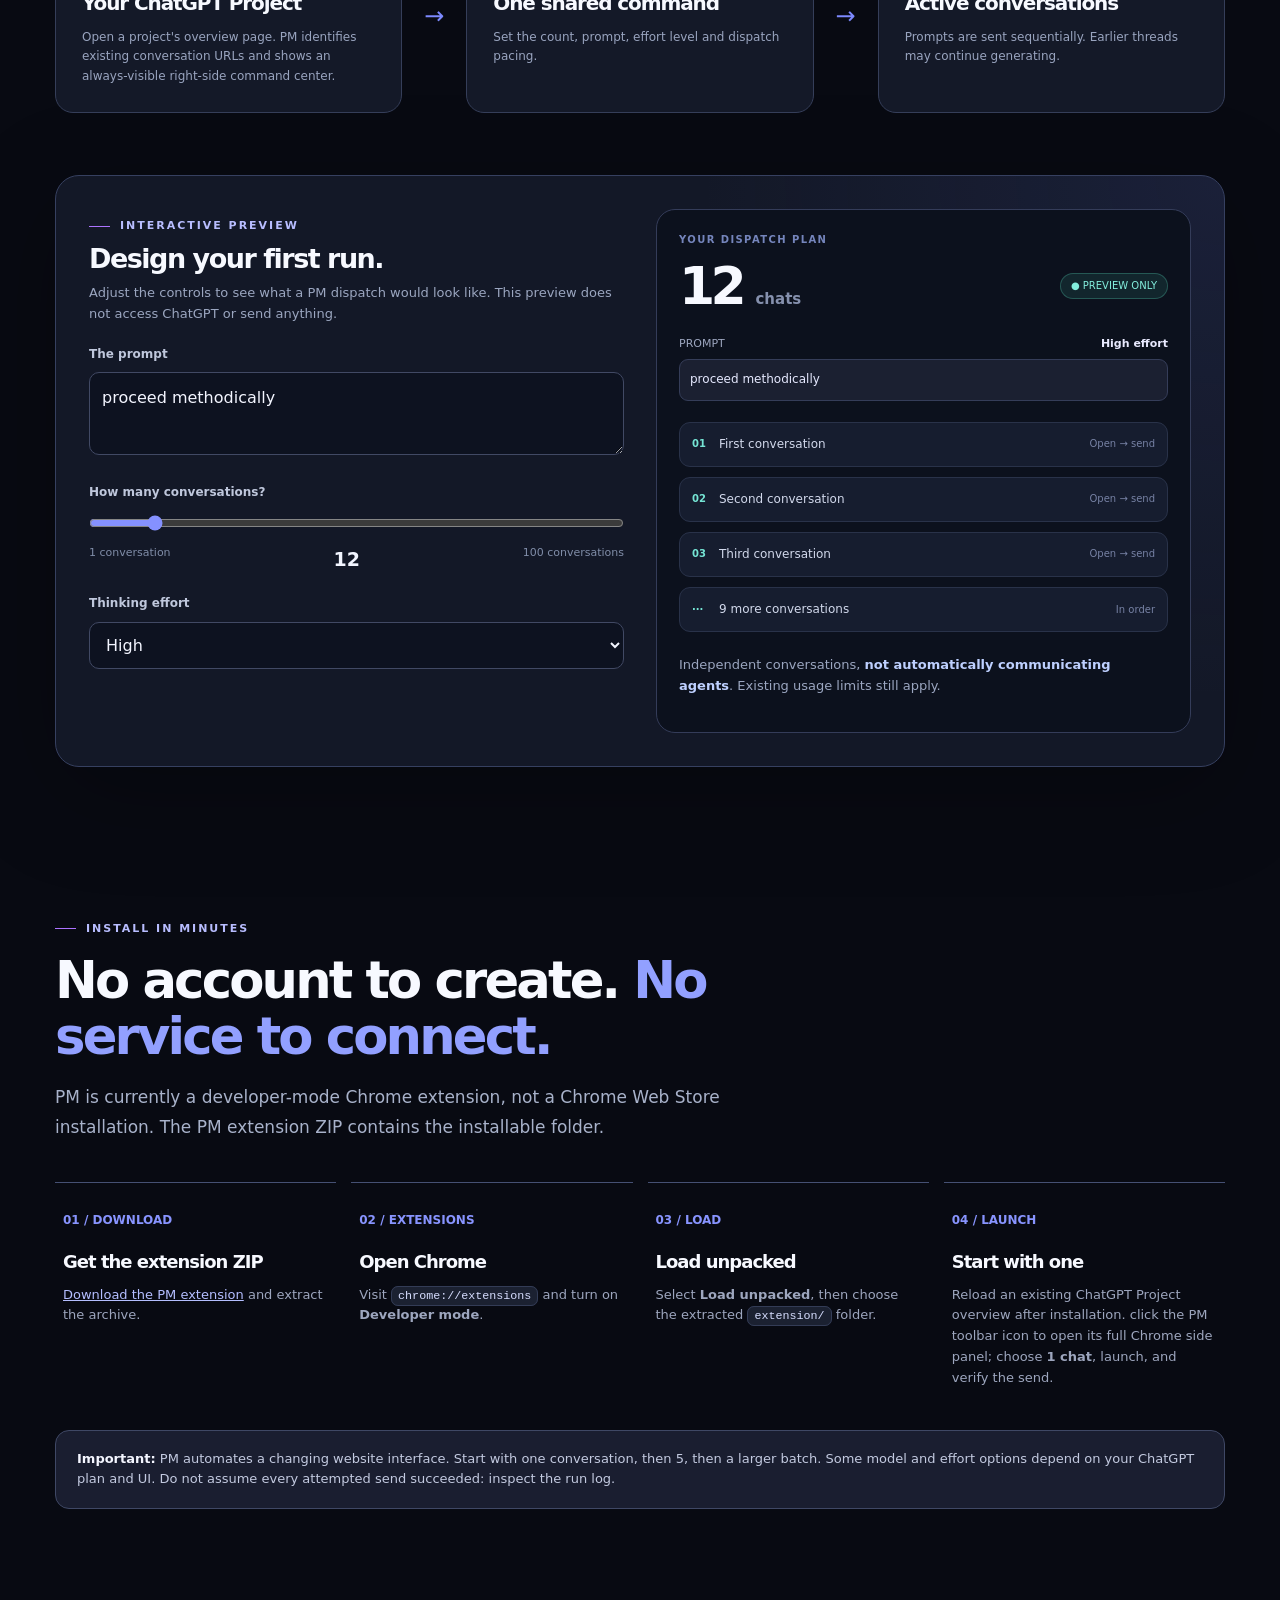
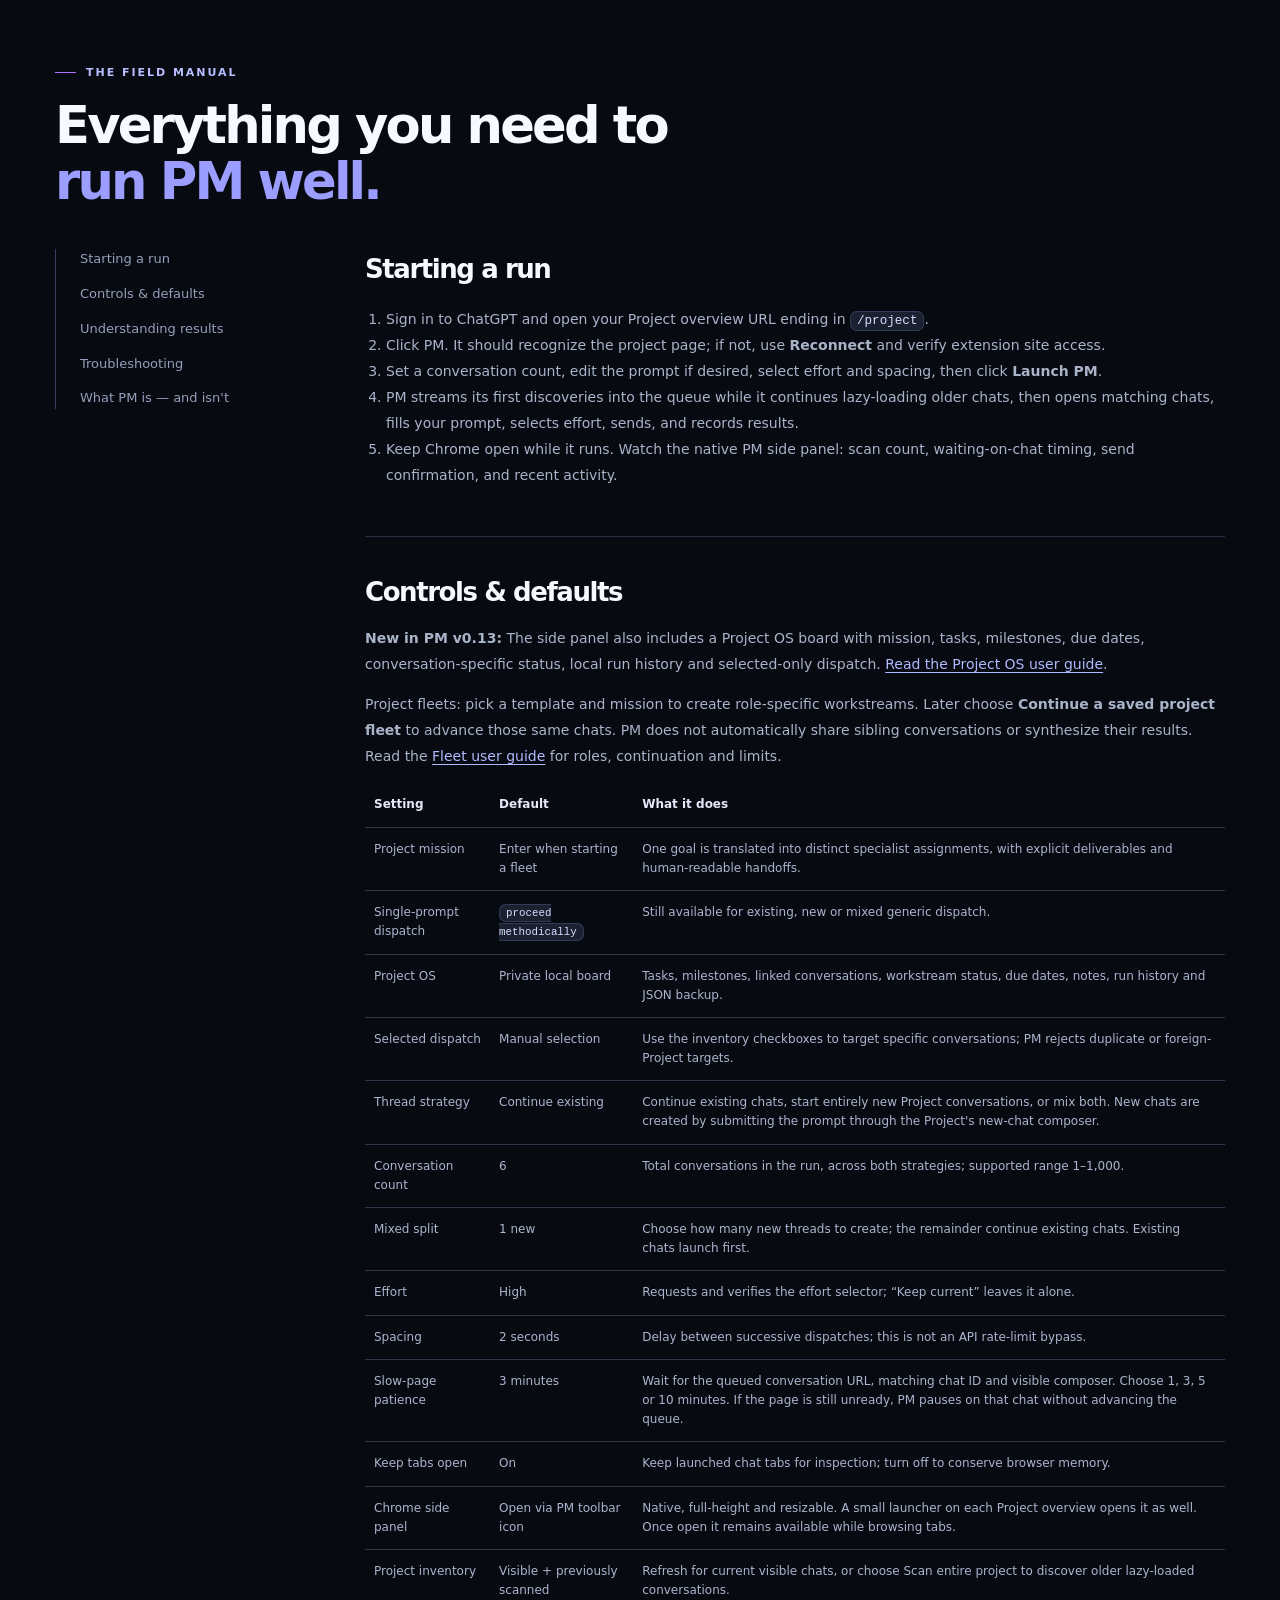
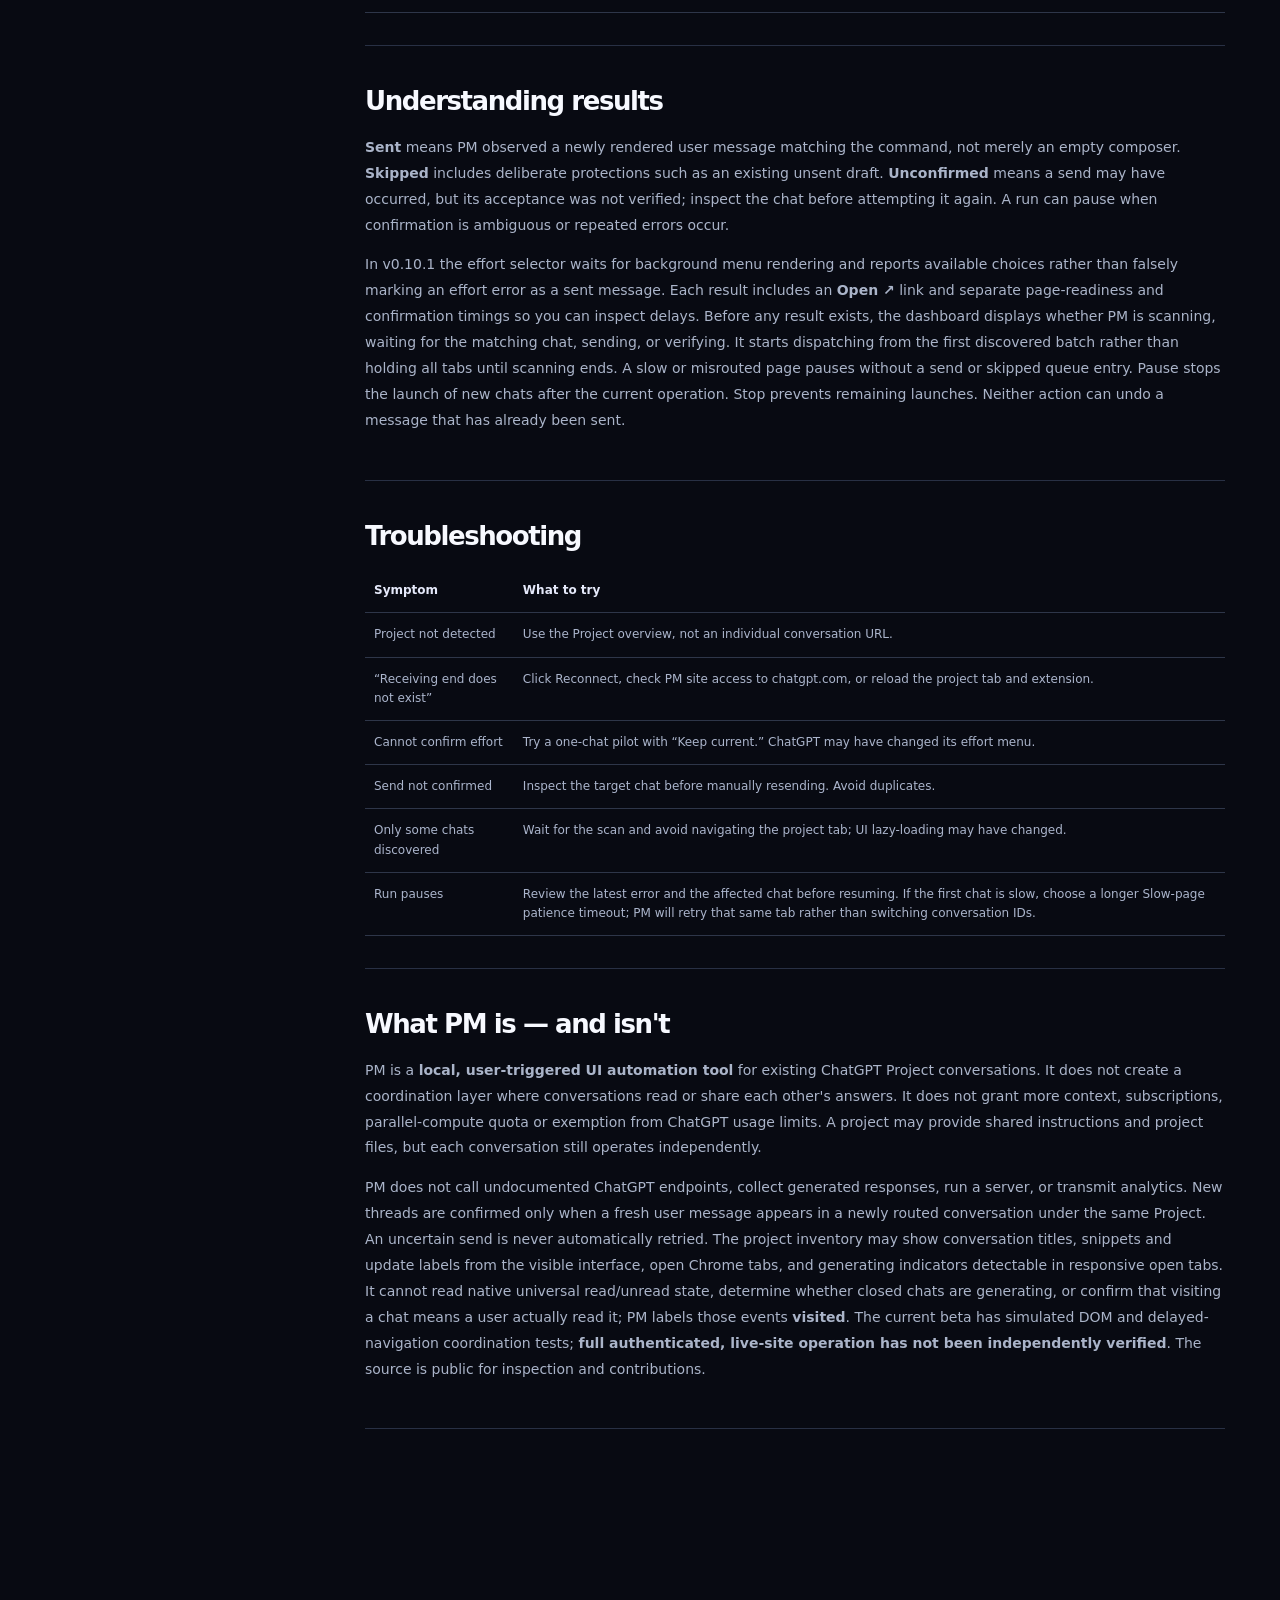
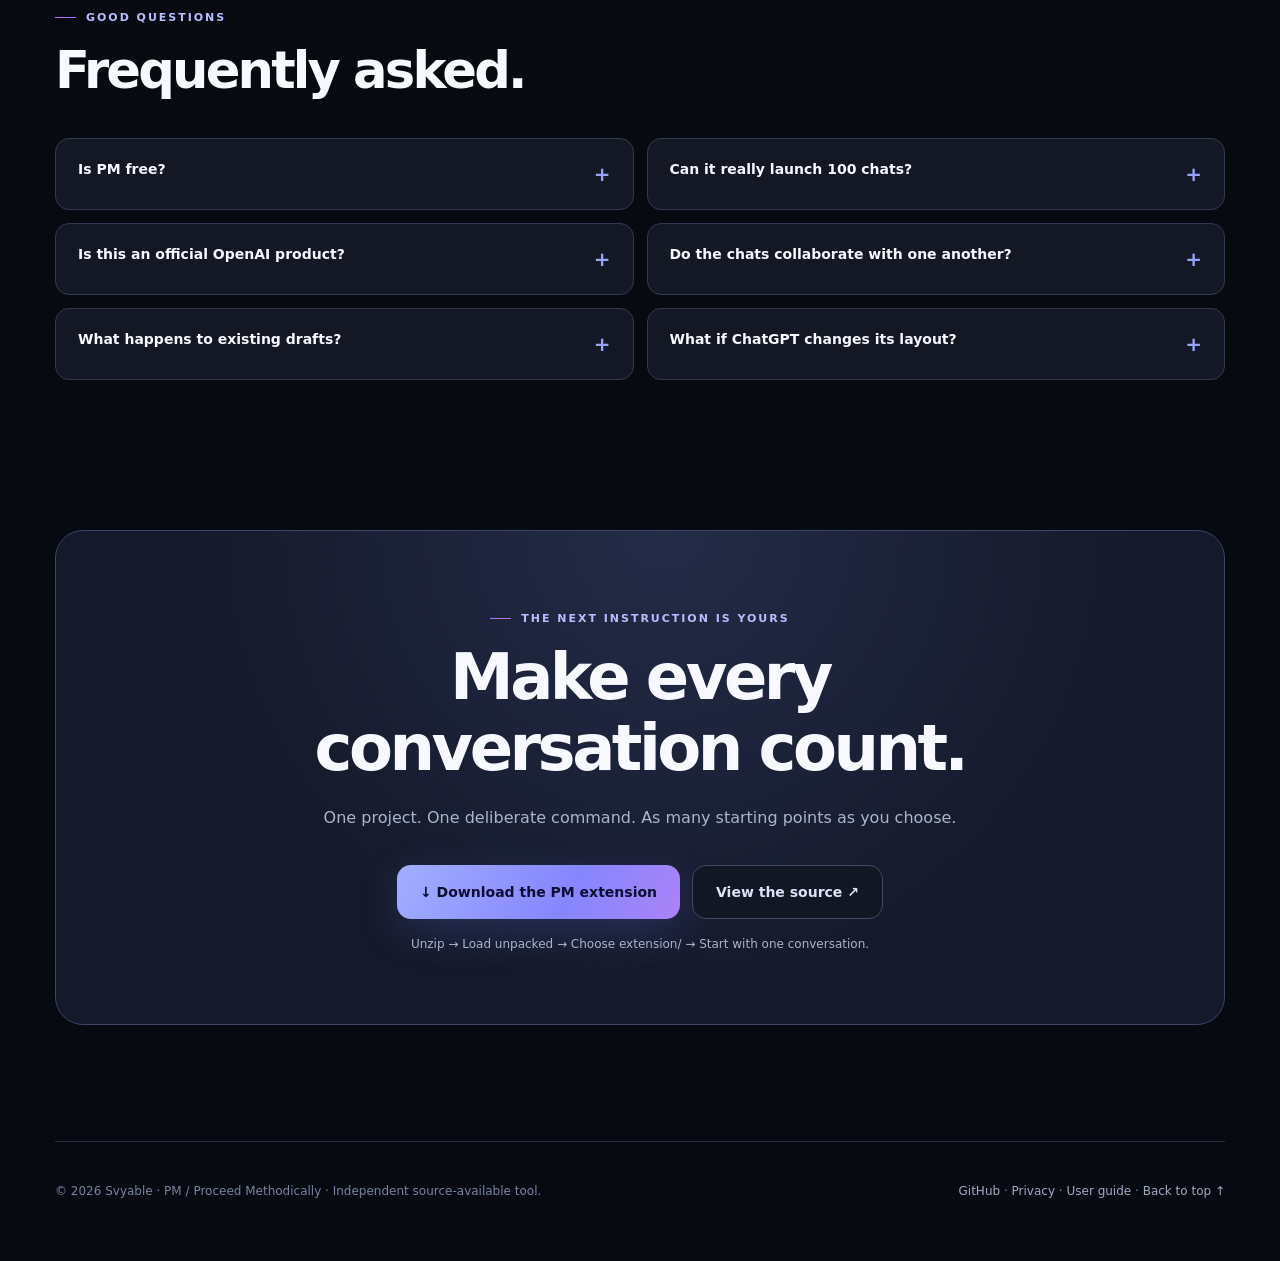
==== commit 89766337: "Turn PM GitHub Pages into a Project OS billboard with workstream, milestones and selected dispatch m" ====
--- a/docs/index.html
+++ b/docs/index.html
@@ -4,9 +4,9 @@
 <meta charset="utf-8">
 <meta name="viewport" content="width=device-width,initial-scale=1">
 <meta name="theme-color" content="#080a12">
-<meta name="description" content="Seed and continue mission-driven fleets of specialized ChatGPT Project conversations with PM, a local-first Chrome side panel.">
+<meta name="description" content="PM Project OS: manage ChatGPT Project missions, milestones, tasks, specialist workstreams and selective fleet dispatch in one private Chrome side panel.">
 <meta property="og:title" content="PM — One mission. Many minds.">
-<meta property="og:description" content="Start a Business Model Lab, Scientific Research Lab, Math Proof Engine or Brainswarm with distinct role-specific Project conversations.">
+<meta property="og:description" content="Create specialist fleets, track tasks and milestones, annotate conversations and send prompts only to selected workstreams. Local-first Chrome Project command center.">
 <meta property="og:type" content="website">
 <meta property="og:url" content="https://svyable.github.io/PM/">
 <title>PM — Proceed Methodically | One mission. Many minds.</title>
@@ -33,15 +33,19 @@
 <header class="navwrap"><div class="container topbar">
 <a class="logo" href="#top" aria-label="PM home"><span class="brandmark"><svg viewBox="0 0 64 64" aria-hidden="true"><text x="5" y="42" fill="#8b99ff" font-size="31" font-family="Arial,sans-serif" font-weight="900">PM</text><path d="M9 50Q29 61 55 41" fill="none" stroke="#55e9d6" stroke-width="4" stroke-linecap="round"/><circle cx="13" cy="51" r="3" fill="#55e9d6"/><circle cx="39" cy="52" r="3" fill="#8b99ff"/></svg></span> PM <span class="mutedmark">/ Proceed Methodically</span></a>
 <nav class="navlinks" aria-label="Main navigation"><a href="#why">Why PM</a><a href="#how">How it works</a><a href="#guide">Guide</a><a href="#faq">FAQ</a></nav>
-<a class="navbtn" href="https://github.com/Svyable/PM/raw/refs/heads/main/docs/downloads/PM-Chrome-Extension-v0.11.0.zip" title="Download the standalone PM extension ZIP">Get PM ↗</a>
+<a class="navbtn" href="https://github.com/Svyable/PM/raw/refs/heads/main/docs/downloads/PM-Chrome-Extension-v0.13.0.zip" title="Download the standalone PM extension ZIP">Get PM ↗</a>
 </div></header>
 <main id="top">
 <div class="container hero">
-<div><div class="eyebrow">THE CHATGPT PROJECT DISPATCHER</div><h1>One mission.<br><span class="electric">A fleet<br>of minds.</span></h1><p class="hero-copy">Seed a Project with specialized research and execution workstreams—or continue the same mapped conversations next time. Four fleet blueprints, one mission, a full Chrome side-panel command center.</p><div class="cta-row"><a class="cta primary" href="https://github.com/Svyable/PM/raw/refs/heads/main/docs/downloads/PM-Chrome-Extension-v0.11.0.zip">↓ Download PM 0.11 candidate</a><a class="cta secondary" href="#how">See the method ↗</a></div><p class="fineprint">v1 launch candidate · Live-site verification pending · Local-first · Independent of OpenAI</p></div>
+<div><div class="eyebrow">PM PROJECT OS · FLEET COMMAND CENTER</div><h1>One mission.<br><span class="electric">A fleet<br>of minds.</span></h1><p class="hero-copy">Turn a ChatGPT Project into a managed portfolio of specialist workstreams. Define success, track tasks and milestones, annotate conversations, and dispatch follow-ups to precisely the threads you select.</p><div class="cta-row"><a class="cta primary" href="https://github.com/Svyable/PM/raw/refs/heads/main/docs/downloads/PM-Chrome-Extension-v0.13.0.zip">↓ Download PM 0.13 candidate</a><a class="cta secondary" href="#how">See the method ↗</a></div><p class="fineprint">v1 launch candidate · Live-site verification pending · Local-first · Independent of OpenAI</p></div>
 <div class="hero-art" role="img" aria-label="Illustration of the PM extension dispatching a prompt across conversations"><div class="art-glow"></div><div class="floating one">✦ <em>High</em> effort selected</div><div class="floating two">✓ <em>14</em> conversations kicked off</div><div class="app-window"><div class="windowbar"><i class="dot"></i><i class="dot"></i><i class="dot"></i><b>chatgpt.com / desk</b></div><div class="windowgrid"><div class="project-window"><div class="windowtitle"><svg viewBox="0 0 24 24" fill="none" stroke="#b6c0df" stroke-width="1.7"><path d="M3 7V5a2 2 0 0 1 2-2h5l3 3h6a2 2 0 0 1 2 2v11a2 2 0 0 1-2 2H5a2 2 0 0 1-2-2V7z"/></svg> /desk</div><div class="fakechat active"><i class="taskdot"></i> Publish Ready Books</div><div class="fakechat"><i class="taskdot"></i> Write Chips, Lies &amp; Spies</div><div class="fakechat"><i class="taskdot"></i> Diagnose Workflow</div><div class="fakechat"><i class="taskdot"></i> Develop The Formula</div><div class="fakechat"><i class="taskdot"></i> Draft Research Notes</div><div class="fakechat faded"><i class="taskdot"></i> More conversations…</div></div><div class="dispatch-window"><div class="dispatch-head"><span>✦ PM / DISPATCH</span><span class="tiny-status">● RUNNING</span></div><div class="dispatch-metric"><div><strong>14</strong><span> / 32</span></div><span>44% complete</span></div><div class="bar"><span></span></div><div class="minirow"><span>YOUR COMMAND</span><b>High effort</b></div><div class="command">proceed methodically</div><div class="tracklist"><div class="track"><i>✓</i> Publish Ready Books</div><div class="track"><i>✓</i> Write Chips, Lies &amp; Spies</div><div class="track"><i>↗</i> Diagnose Workflow</div><div class="track"><i>·</i> Develop The Formula</div></div></div></div></div></div></div>
 </div>
 <div class="metrics"><div class="container metricrow"><div class="metric"><strong>1 → 1,000</strong><span>Selectable conversation count</span></div><div class="metric"><strong>High</strong><span>Default effort, configurable</span></div><div class="metric"><strong>0 servers</strong><span>Your queue stays in the browser</span></div><div class="metric"><strong>One click</strong><span>To begin the dispatch</span></div></div></div>
 <section class="section" id="why"><div class="container"><div class="sectionhead"><div class="eyebrow">MULTIPLY THE STARTING POINTS</div><h2>Your project already contains the work. <span style="color:#95a1ff">Give it a signal.</span></h2><p class="lead">PM is built for people who run ambitious projects through ChatGPT: authors, researchers, builders and anyone managing a collection of related threads.</p></div><div class="features">
+<div class="feature"><div class="featureicon">▤</div><h3>Project OS: mission to milestone</h3><p>Keep your mission, definition of success, next decisive action, tasks, deadlines, priorities and milestone status together in the persistent Chrome side panel.</p></div>
+<div class="feature"><div class="featureicon">☷</div><h3>A portfolio of specialist workstreams</h3><p>Search and filter Project conversations. Mark them Working, Waiting, Blocked or Done; add labels and notes. PM tracking remains separate from ChatGPT’s native status.</p></div>
+<div class="feature"><div class="featureicon">◎</div><h3>Dispatch exactly where it matters</h3><p>Select individual chats or a filtered set, then send a prompt only to those conversations through PM’s verified one-shot dispatch engine.</p></div>
+<div class="feature"><div class="featureicon">▧</div><h3>Local history and portable plans</h3><p>Review recent run outcomes per Project and export or import your tasks, notes and workstream statuses as a versioned JSON board backup.</p></div>
 <div class="feature"><div class="featureicon">✳</div><h3>Fleet templates for entire Projects</h3><p>Start a Business Model Lab, Scientific Research Lab, Math Proof Engine, or Brainswarm. Each new chat gets an independent, distinct role and a shared Project mission.</p></div>
 <div class="feature"><div class="featureicon">↻</div><h3>Continue the same specialist threads</h3><p>PM records each successfully created conversation's role locally. Continue the fleet later with personalized next-step instructions, without guessing at identities.</p></div>
 <div class="feature"><div class="featureicon">▣</div><h3>A cockpit on every Project page</h3><p>The PM opens Chrome’s native side panel — resizable, persistent across tabs, and accessible from a small launcher at the Project’s lower right. No cramped popup or full-page overlay.</p></div>
@@ -54,11 +58,12 @@
 </div></div></section>
 <section class="section" id="how" style="padding-top:22px"><div class="container"><div class="sectionhead"><div class="eyebrow">THREE PARTS. ONE LAUNCH.</div><h2>Proceed. <span style="color:#92a0ff">Methodically.</span></h2><p class="lead">It's not magic coordination. It's dependable initiation across the work you already organized.</p></div><div class="flowline"><div class="flowcard"><span>01 / INPUT</span><h3>Your ChatGPT Project</h3><p>Open a project's overview page. PM identifies existing conversation URLs and shows an always-visible right-side command center.</p></div><div class="flowarrow">→</div><div class="flowcard"><span>02 / DISPATCH</span><h3>One shared command</h3><p>Set the count, prompt, effort level and dispatch pacing.</p></div><div class="flowarrow">→</div><div class="flowcard"><span>03 / OUTPUT</span><h3>Active conversations</h3><p>Prompts are sent sequentially. Earlier threads may continue generating.</p></div></div>
 <div class="lab" style="margin-top:62px"><div><div class="eyebrow">INTERACTIVE PREVIEW</div><h3>Design your first run.</h3><p>Adjust the controls to see what a PM dispatch would look like. This preview does not access ChatGPT or send anything.</p><label class="field" for="pmPrompt">The prompt</label><textarea id="pmPrompt" maxlength="500">proceed methodically</textarea><label class="field" for="pmCount">How many conversations?</label><input class="rangebar" type="range" min="1" max="100" step="1" value="12" id="pmCount"><div class="rangeheads"><span>1 conversation</span><output for="pmCount" id="countLabel">12</output><span>100 conversations</span></div><label class="field" for="pmEffort">Thinking effort</label><select id="pmEffort"><option>High</option><option>Instant</option><option>Medium</option><option>Extra High</option><option>Keep current</option></select></div><div class="planpanel" aria-live="polite"><div class="label">YOUR DISPATCH PLAN</div><div class="plan-top"><div class="plan-number" id="planNumber">12 <small>chats</small></div><span class="plan-sticker">● PREVIEW ONLY</span></div><div class="minirow"><span>PROMPT</span><b id="planEffort">High effort</b></div><div class="command" id="planPrompt">proceed methodically</div><div class="plan-items"><div class="planitem"><b>01</b><span>First conversation</span><i>Open → send</i></div><div class="planitem"><b>02</b><span>Second conversation</span><i>Open → send</i></div><div class="planitem"><b>03</b><span>Third conversation</span><i>Open → send</i></div><div class="planitem"><b>···</b><span id="planRemainder">9 more conversations</span><i>In order</i></div></div><p class="planfoot">Independent conversations, <strong>not automatically communicating agents</strong>. Existing usage limits still apply.</p></div></div></div></section>
-<section class="section" id="install" style="padding-top:28px"><div class="container"><div class="sectionhead"><div class="eyebrow">INSTALL IN MINUTES</div><h2>No account to create. <span style="color:#92a0ff">No service to connect.</span></h2><p class="lead">PM is currently a developer-mode Chrome extension, not a Chrome Web Store installation. The PM extension ZIP contains the installable folder.</p></div><div class="steps"><div class="step"><span class="stepnumber">01 / DOWNLOAD</span><h3>Get the extension ZIP</h3><p><a href="https://github.com/Svyable/PM/raw/refs/heads/main/docs/downloads/PM-Chrome-Extension-v0.11.0.zip" class="smalllink" style="color:#b4beff;text-decoration:underline">Download the PM extension</a> and extract the archive.</p></div><div class="step"><span class="stepnumber">02 / EXTENSIONS</span><h3>Open Chrome</h3><p>Visit <span class="codepill">chrome://extensions</span> and turn on <strong>Developer mode</strong>.</p></div><div class="step"><span class="stepnumber">03 / LOAD</span><h3>Load unpacked</h3><p>Select <strong>Load unpacked</strong>, then choose the extracted <span class="codepill">extension/</span> folder.</p></div><div class="step"><span class="stepnumber">04 / LAUNCH</span><h3>Start with one</h3><p>Reload an existing ChatGPT Project overview after installation. click the PM toolbar icon to open its full Chrome side panel; choose <strong>1 chat</strong>, launch, and verify the send.</p></div></div><div style="margin-top:28px" class="note"><strong>Important:</strong> PM automates a changing website interface. Start with one conversation, then 5, then a larger batch. Some model and effort options depend on your ChatGPT plan and UI. Do not assume every attempted send succeeded: inspect the run log.</div></div></section>
+<section class="section" id="install" style="padding-top:28px"><div class="container"><div class="sectionhead"><div class="eyebrow">INSTALL IN MINUTES</div><h2>No account to create. <span style="color:#92a0ff">No service to connect.</span></h2><p class="lead">PM is currently a developer-mode Chrome extension, not a Chrome Web Store installation. The PM extension ZIP contains the installable folder.</p></div><div class="steps"><div class="step"><span class="stepnumber">01 / DOWNLOAD</span><h3>Get the extension ZIP</h3><p><a href="https://github.com/Svyable/PM/raw/refs/heads/main/docs/downloads/PM-Chrome-Extension-v0.13.0.zip" class="smalllink" style="color:#b4beff;text-decoration:underline">Download the PM extension</a> and extract the archive.</p></div><div class="step"><span class="stepnumber">02 / EXTENSIONS</span><h3>Open Chrome</h3><p>Visit <span class="codepill">chrome://extensions</span> and turn on <strong>Developer mode</strong>.</p></div><div class="step"><span class="stepnumber">03 / LOAD</span><h3>Load unpacked</h3><p>Select <strong>Load unpacked</strong>, then choose the extracted <span class="codepill">extension/</span> folder.</p></div><div class="step"><span class="stepnumber">04 / LAUNCH</span><h3>Start with one</h3><p>Reload an existing ChatGPT Project overview after installation. click the PM toolbar icon to open its full Chrome side panel; choose <strong>1 chat</strong>, launch, and verify the send.</p></div></div><div style="margin-top:28px" class="note"><strong>Important:</strong> PM automates a changing website interface. Start with one conversation, then 5, then a larger batch. Some model and effort options depend on your ChatGPT plan and UI. Do not assume every attempted send succeeded: inspect the run log.</div></div></section>
 <section class="section" id="guide" style="padding-top:30px"><div class="container"><div class="sectionhead"><div class="eyebrow">THE FIELD MANUAL</div><h2>Everything you need to <span style="color:#9c9eff">run PM well.</span></h2></div><div class="guide"><nav class="sidebar" aria-label="Guide sections"><a href="#run">Starting a run</a><a href="#controls">Controls &amp; defaults</a><a href="#results">Understanding results</a><a href="#issues">Troubleshooting</a><a href="#boundaries">What PM is — and isn't</a></nav><div class="guidebody">
 <article id="run"><h3>Starting a run</h3><ol><li>Sign in to ChatGPT and open your Project overview URL ending in <span class="codepill">/project</span>.</li><li>Click PM. It should recognize the project page; if not, use <strong>Reconnect</strong> and verify extension site access.</li><li>Set a conversation count, edit the prompt if desired, select effort and spacing, then click <strong>Launch PM</strong>.</li><li>PM streams its first discoveries into the queue while it continues lazy-loading older chats, then opens matching chats, fills your prompt, selects effort, sends, and records results.</li><li>Keep Chrome open while it runs. Watch the native PM side panel: scan count, waiting-on-chat timing, send confirmation, and recent activity.</li></ol></article>
 <article id="controls"><h3>Controls &amp; defaults</h3>
-<p>Project fleets: pick a template and mission to create role-specific workstreams. Later choose <strong>Continue a saved project fleet</strong> to advance those same chats. PM does not automatically share sibling conversations or synthesize their results. Read the <a href="FLEETS.md" style="color:#b0baff;text-decoration:underline">Fleet user guide</a> for roles, continuation and limits.</p><div class="tablewrap"><table><thead><tr><th>Setting</th><th>Default</th><th>What it does</th></tr></thead><tbody><tr><td>Project mission</td><td>Enter when starting a fleet</td><td>One goal is translated into distinct specialist assignments, with explicit deliverables and human-readable handoffs.</td></tr><tr><td>Single-prompt dispatch</td><td><span class="codepill">proceed methodically</span></td><td>Still available for existing, new or mixed generic dispatch.</td></tr><tr><td>Thread strategy</td><td>Continue existing</td><td>Continue existing chats, start entirely new Project conversations, or mix both. New chats are created by submitting the prompt through the Project's new-chat composer.</td></tr><tr><td>Conversation count</td><td>6</td><td>Total conversations in the run, across both strategies; supported range 1–1,000.</td></tr><tr><td>Mixed split</td><td>1 new</td><td>Choose how many new threads to create; the remainder continue existing chats. Existing chats launch first.</td></tr><tr><td>Effort</td><td>High</td><td>Requests and verifies the effort selector; “Keep current” leaves it alone.</td></tr><tr><td>Spacing</td><td>2 seconds</td><td>Delay between successive dispatches; this is not an API rate-limit bypass.</td></tr><tr><td>Slow-page patience</td><td>3 minutes</td><td>Wait for the queued conversation URL, matching chat ID and visible composer. Choose 1, 3, 5 or 10 minutes. If the page is still unready, PM pauses on that chat without advancing the queue.</td></tr><tr><td>Keep tabs open</td><td>On</td><td>Keep launched chat tabs for inspection; turn off to conserve browser memory.</td></tr><tr><td>Chrome side panel</td><td>Open via PM toolbar icon</td><td>Native, full-height and resizable. A small launcher on each Project overview opens it as well. Once open it remains available while browsing tabs.</td></tr><tr><td>Project inventory</td><td>Visible + previously scanned</td><td>Refresh for current visible chats, or choose Scan entire project to discover older lazy-loaded conversations.</td></tr></tbody></table></div></article>
+<p><strong>New in PM v0.13:</strong> The side panel also includes a Project OS board with mission, tasks, milestones, due dates, conversation-specific status, local run history and selected-only dispatch. <a href="PROJECT_OS.md" style="color:#b0baff;text-decoration:underline">Read the Project OS user guide</a>.</p>
+<p>Project fleets: pick a template and mission to create role-specific workstreams. Later choose <strong>Continue a saved project fleet</strong> to advance those same chats. PM does not automatically share sibling conversations or synthesize their results. Read the <a href="FLEETS.md" style="color:#b0baff;text-decoration:underline">Fleet user guide</a> for roles, continuation and limits.</p><div class="tablewrap"><table><thead><tr><th>Setting</th><th>Default</th><th>What it does</th></tr></thead><tbody><tr><td>Project mission</td><td>Enter when starting a fleet</td><td>One goal is translated into distinct specialist assignments, with explicit deliverables and human-readable handoffs.</td></tr><tr><td>Single-prompt dispatch</td><td><span class="codepill">proceed methodically</span></td><td>Still available for existing, new or mixed generic dispatch.</td></tr><tr><td>Project OS</td><td>Private local board</td><td>Tasks, milestones, linked conversations, workstream status, due dates, notes, run history and JSON backup.</td></tr><tr><td>Selected dispatch</td><td>Manual selection</td><td>Use the inventory checkboxes to target specific conversations; PM rejects duplicate or foreign-Project targets.</td></tr><tr><td>Thread strategy</td><td>Continue existing</td><td>Continue existing chats, start entirely new Project conversations, or mix both. New chats are created by submitting the prompt through the Project's new-chat composer.</td></tr><tr><td>Conversation count</td><td>6</td><td>Total conversations in the run, across both strategies; supported range 1–1,000.</td></tr><tr><td>Mixed split</td><td>1 new</td><td>Choose how many new threads to create; the remainder continue existing chats. Existing chats launch first.</td></tr><tr><td>Effort</td><td>High</td><td>Requests and verifies the effort selector; “Keep current” leaves it alone.</td></tr><tr><td>Spacing</td><td>2 seconds</td><td>Delay between successive dispatches; this is not an API rate-limit bypass.</td></tr><tr><td>Slow-page patience</td><td>3 minutes</td><td>Wait for the queued conversation URL, matching chat ID and visible composer. Choose 1, 3, 5 or 10 minutes. If the page is still unready, PM pauses on that chat without advancing the queue.</td></tr><tr><td>Keep tabs open</td><td>On</td><td>Keep launched chat tabs for inspection; turn off to conserve browser memory.</td></tr><tr><td>Chrome side panel</td><td>Open via PM toolbar icon</td><td>Native, full-height and resizable. A small launcher on each Project overview opens it as well. Once open it remains available while browsing tabs.</td></tr><tr><td>Project inventory</td><td>Visible + previously scanned</td><td>Refresh for current visible chats, or choose Scan entire project to discover older lazy-loaded conversations.</td></tr></tbody></table></div></article>
 <article id="results"><h3>Understanding results</h3><p><strong>Sent</strong> means PM observed a newly rendered user message matching the command, not merely an empty composer. <strong>Skipped</strong> includes deliberate protections such as an existing unsent draft. <strong>Unconfirmed</strong> means a send may have occurred, but its acceptance was not verified; inspect the chat before attempting it again. A run can pause when confirmation is ambiguous or repeated errors occur.</p><p>In v0.10.1 the effort selector waits for background menu rendering and reports available choices rather than falsely marking an effort error as a sent message. Each result includes an <strong>Open ↗</strong> link and separate page-readiness and confirmation timings so you can inspect delays. Before any result exists, the dashboard displays whether PM is scanning, waiting for the matching chat, sending, or verifying. It starts dispatching from the first discovered batch rather than holding all tabs until scanning ends. A slow or misrouted page pauses without a send or skipped queue entry. Pause stops the launch of new chats after the current operation. Stop prevents remaining launches. Neither action can undo a message that has already been sent.</p></article>
 <article id="issues"><h3>Troubleshooting</h3><div class="tablewrap"><table><thead><tr><th>Symptom</th><th>What to try</th></tr></thead><tbody><tr><td>Project not detected</td><td>Use the Project overview, not an individual conversation URL.</td></tr><tr><td>“Receiving end does not exist”</td><td>Click Reconnect, check PM site access to chatgpt.com, or reload the project tab and extension.</td></tr><tr><td>Cannot confirm effort</td><td>Try a one-chat pilot with “Keep current.” ChatGPT may have changed its effort menu.</td></tr><tr><td>Send not confirmed</td><td>Inspect the target chat before manually resending. Avoid duplicates.</td></tr><tr><td>Only some chats discovered</td><td>Wait for the scan and avoid navigating the project tab; UI lazy-loading may have changed.</td></tr><tr><td>Run pauses</td><td>Review the latest error and the affected chat before resuming. If the first chat is slow, choose a longer Slow-page patience timeout; PM will retry that same tab rather than switching conversation IDs.</td></tr></tbody></table></div></article>
 <article id="boundaries"><h3>What PM is — and isn't</h3><p>PM is a <strong>local, user-triggered UI automation tool</strong> for existing ChatGPT Project conversations. It does not create a coordination layer where conversations read or share each other's answers. It does not grant more context, subscriptions, parallel-compute quota or exemption from ChatGPT usage limits. A project may provide shared instructions and project files, but each conversation still operates independently.</p><p>PM does not call undocumented ChatGPT endpoints, collect generated responses, run a server, or transmit analytics. New threads are confirmed only when a fresh user message appears in a newly routed conversation under the same Project. An uncertain send is never automatically retried. The project inventory may show conversation titles, snippets and update labels from the visible interface, open Chrome tabs, and generating indicators detectable in responsive open tabs. It cannot read native universal read/unread state, determine whether closed chats are generating, or confirm that visiting a chat means a user actually read it; PM labels those events <strong>visited</strong>. The current beta has simulated DOM and delayed-navigation coordination tests; <strong>full authenticated, live-site operation has not been independently verified</strong>. The source is public for inspection and contributions.</p></article>
@@ -71,7 +76,7 @@
 <details><summary>What happens to existing drafts?</summary><p>PM is designed to skip chats with unsent composer text rather than overwrite your work.</p></details>
 <details><summary>What if ChatGPT changes its layout?</summary><p>Selectors can break. PM reports uncertain sends rather than pretending success, and the source-available code can be updated to fit new UI patterns.</p></details>
 </div></div></section>
-<section class="section" style="padding-top:34px"><div class="container"><div class="finalcta"><div class="eyebrow" style="justify-content:center">THE NEXT INSTRUCTION IS YOURS</div><h2>Make every conversation count.</h2><p>One project. One deliberate command. As many starting points as you choose.</p><div class="cta-row"><a href="https://github.com/Svyable/PM/raw/refs/heads/main/docs/downloads/PM-Chrome-Extension-v0.11.0.zip" class="cta primary">↓ Download the PM extension</a><a href="https://github.com/Svyable/PM" class="cta secondary">View the source ↗</a></div><p class="fineprint">Unzip → Load unpacked → Choose extension/ → Start with one conversation.</p></div></div></section>
+<section class="section" style="padding-top:34px"><div class="container"><div class="finalcta"><div class="eyebrow" style="justify-content:center">THE NEXT INSTRUCTION IS YOURS</div><h2>Make every conversation count.</h2><p>One project. One deliberate command. As many starting points as you choose.</p><div class="cta-row"><a href="https://github.com/Svyable/PM/raw/refs/heads/main/docs/downloads/PM-Chrome-Extension-v0.13.0.zip" class="cta primary">↓ Download the PM extension</a><a href="https://github.com/Svyable/PM" class="cta secondary">View the source ↗</a></div><p class="fineprint">Unzip → Load unpacked → Choose extension/ → Start with one conversation.</p></div></div></section>
 </main>
 <footer class="container footer"><span>© 2026 Svyable · PM / Proceed Methodically · Independent source-available tool.</span><span><a href="https://github.com/Svyable/PM">GitHub</a> · <a href="./privacy.html">Privacy</a> · <a href="#guide">User guide</a> · <a href="#top">Back to top ↑</a></span></footer>
 </div>
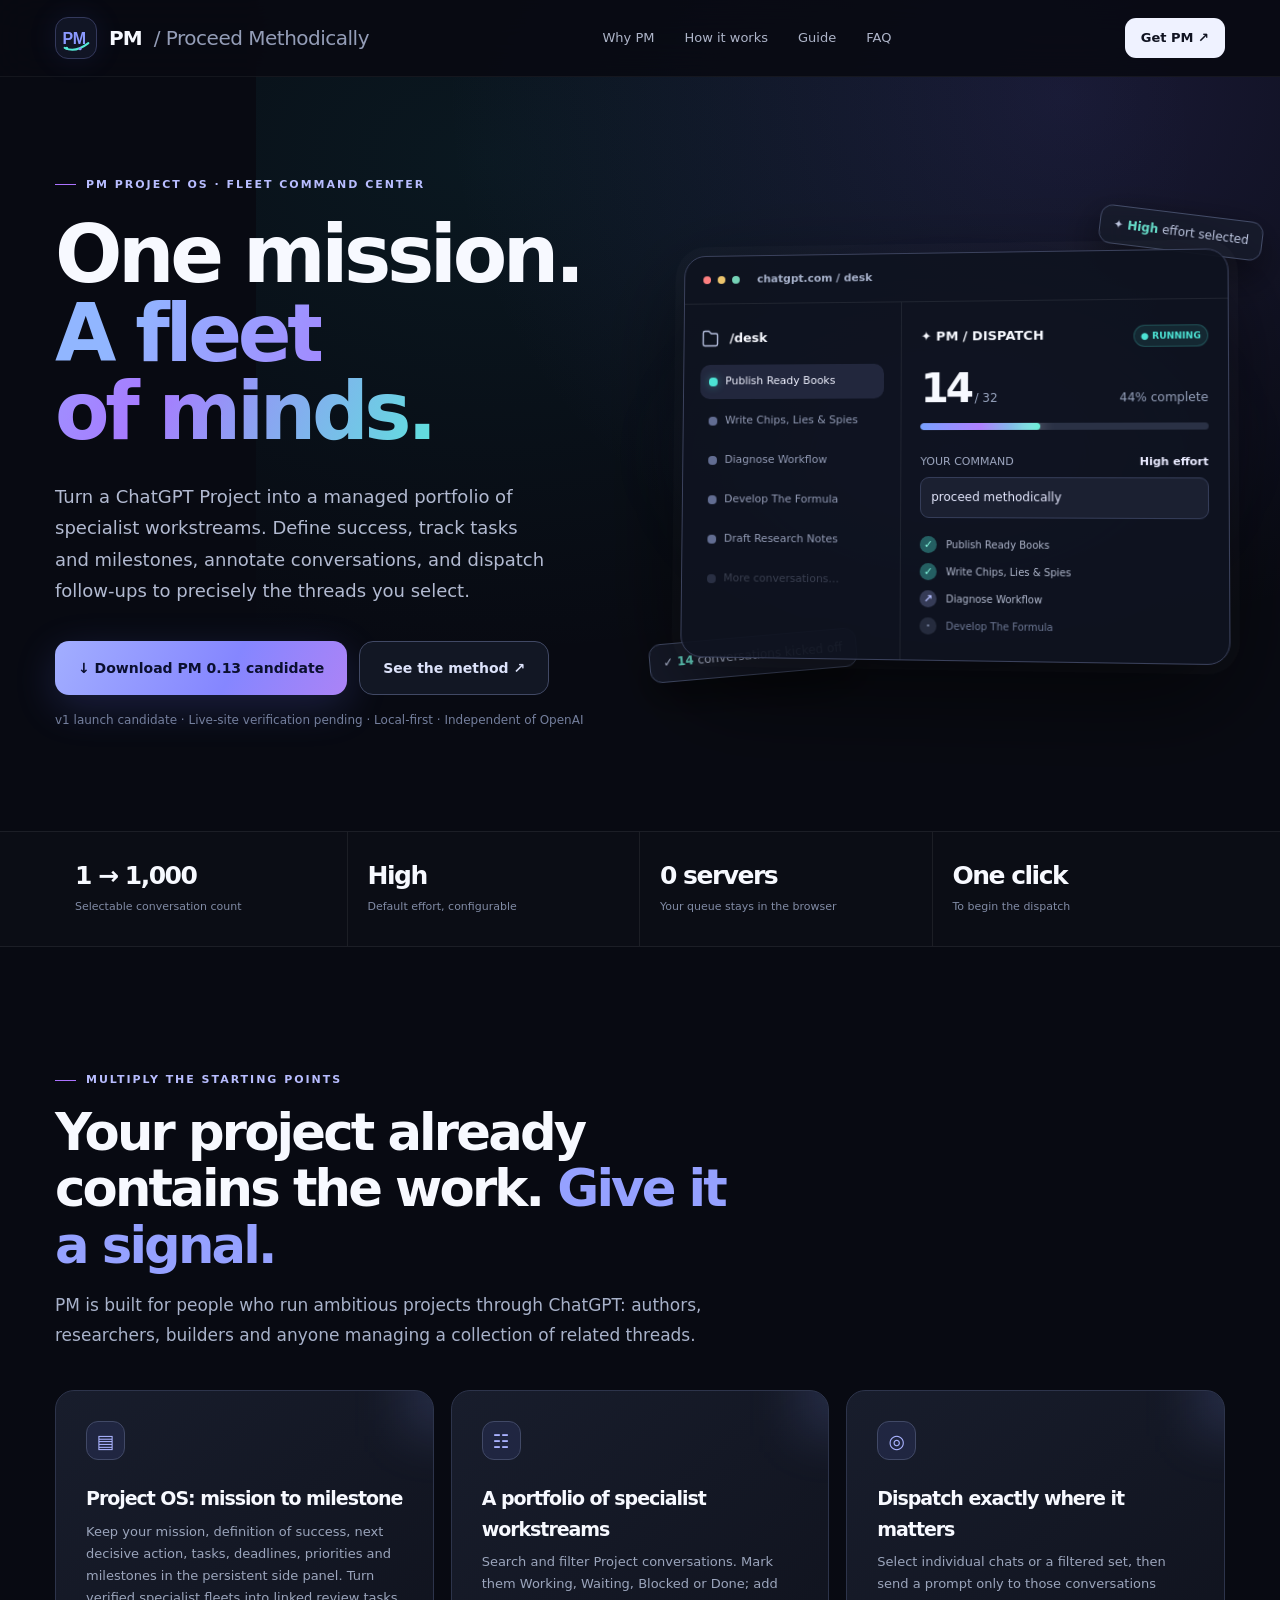
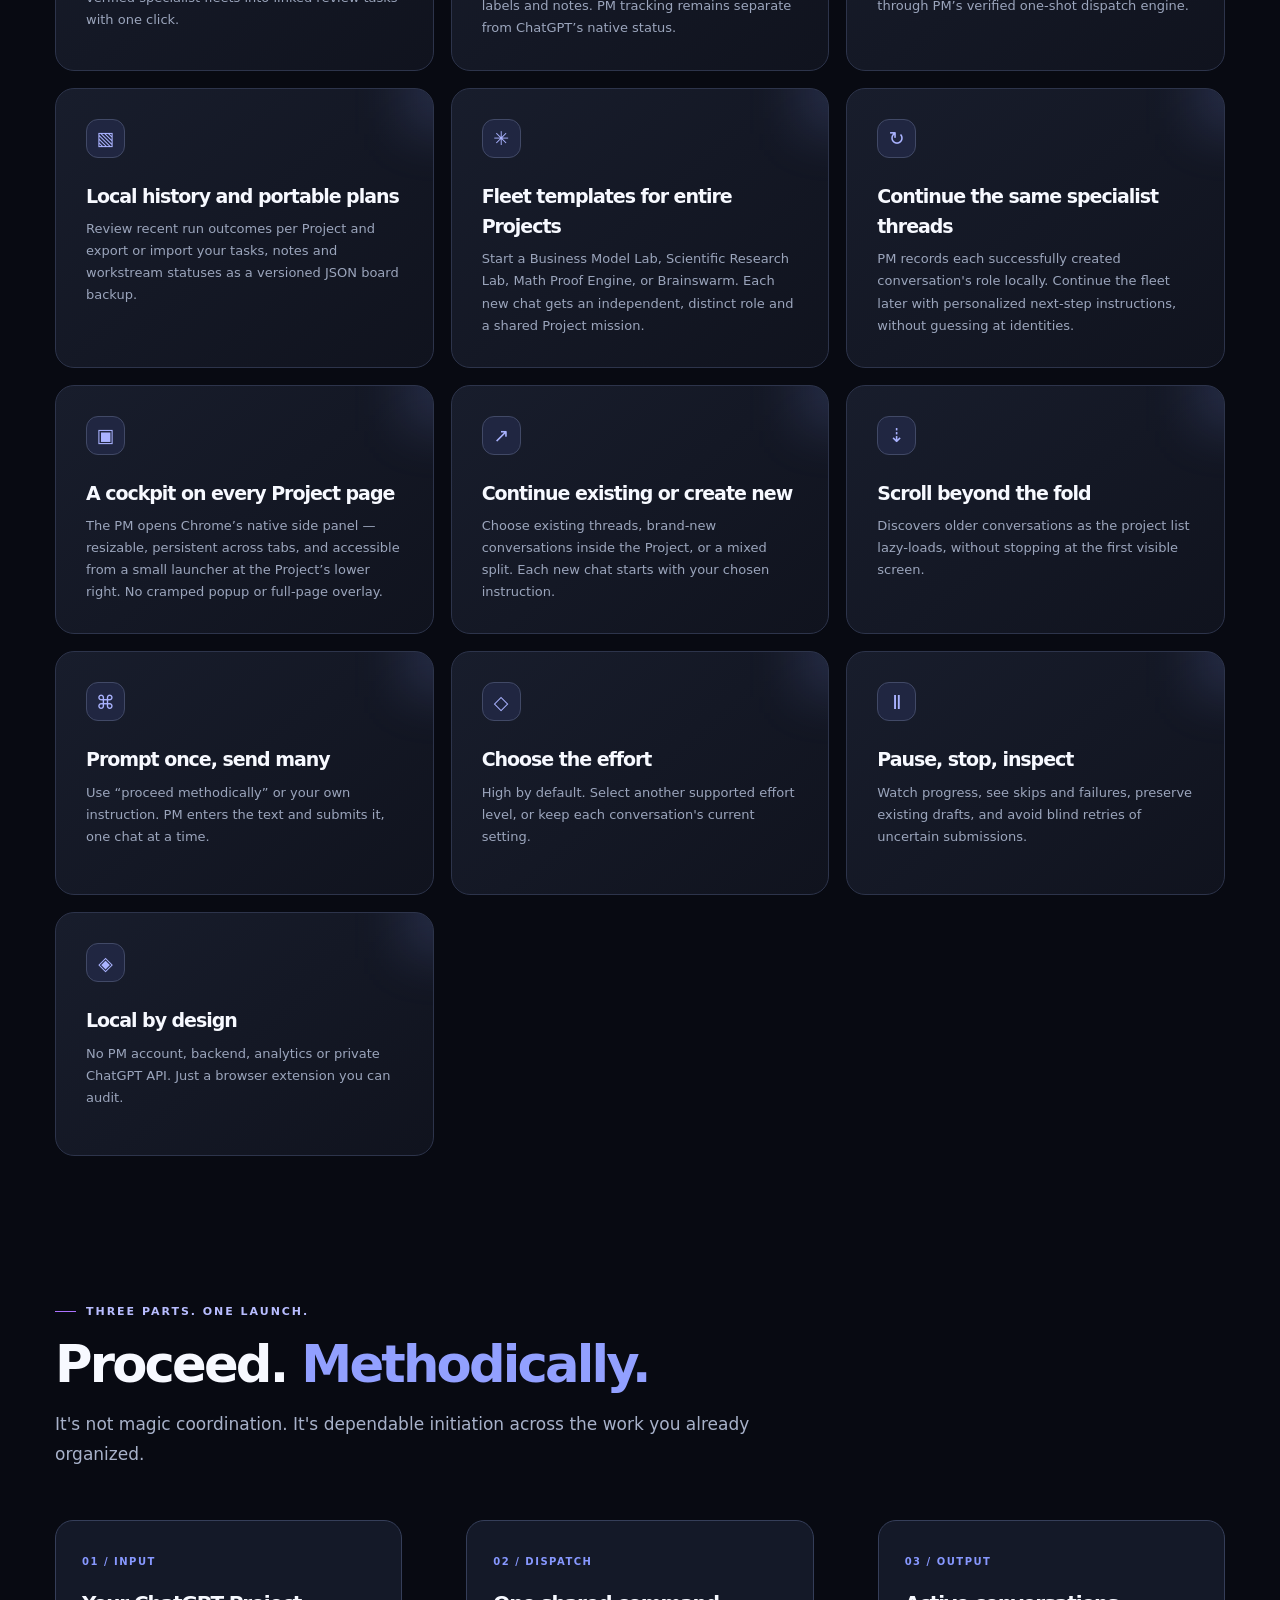
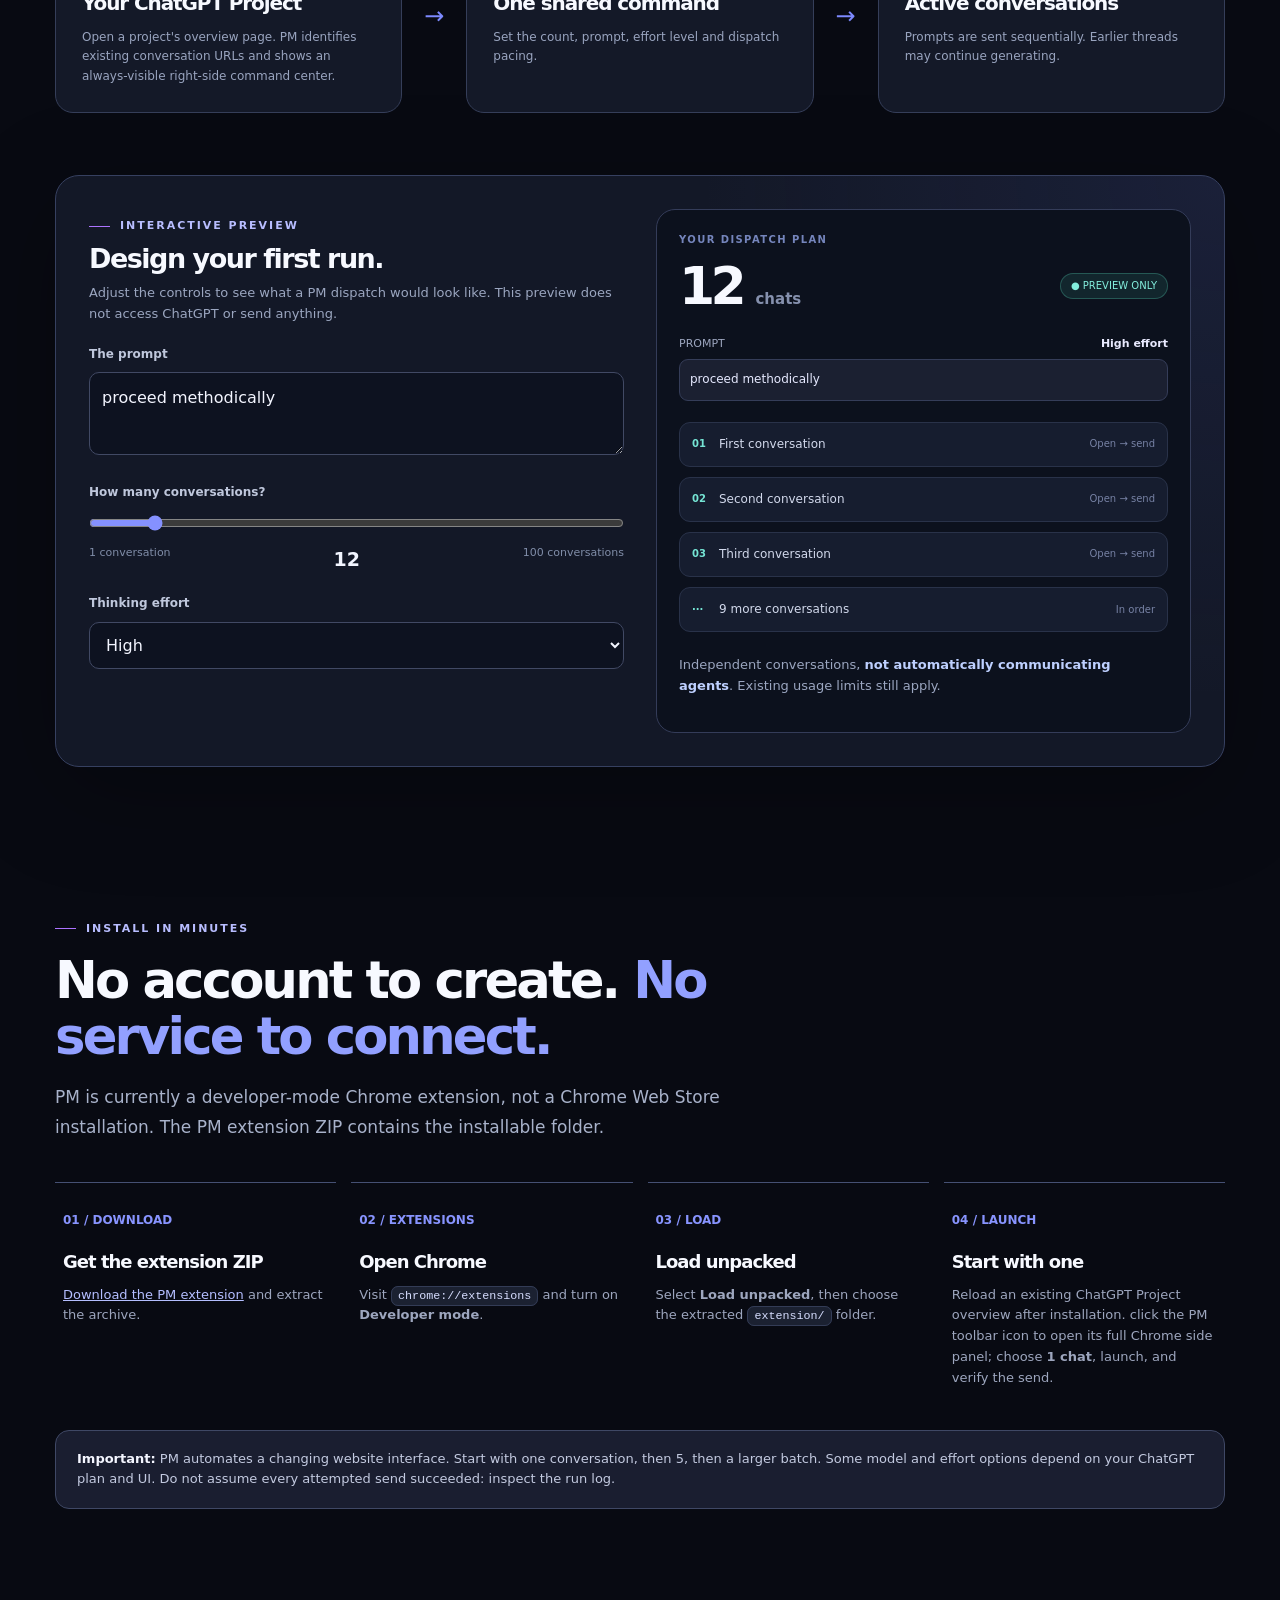
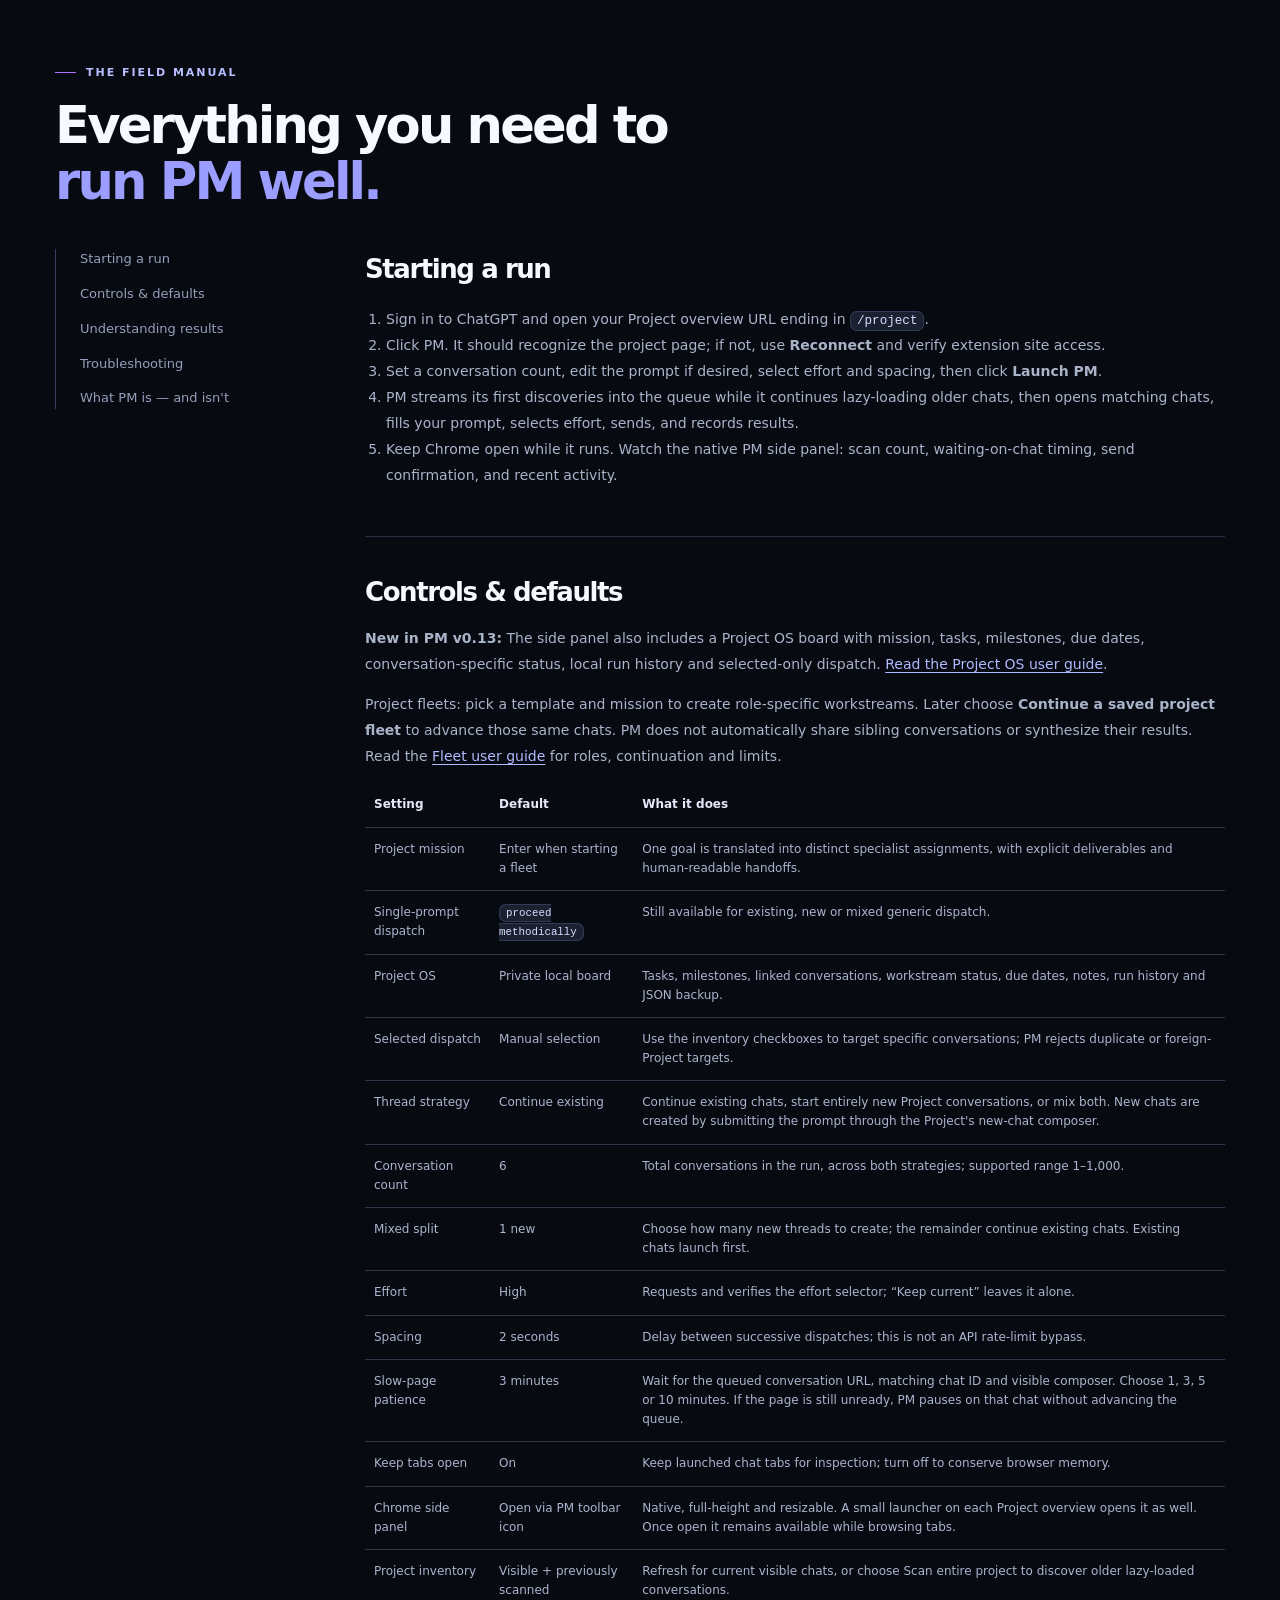
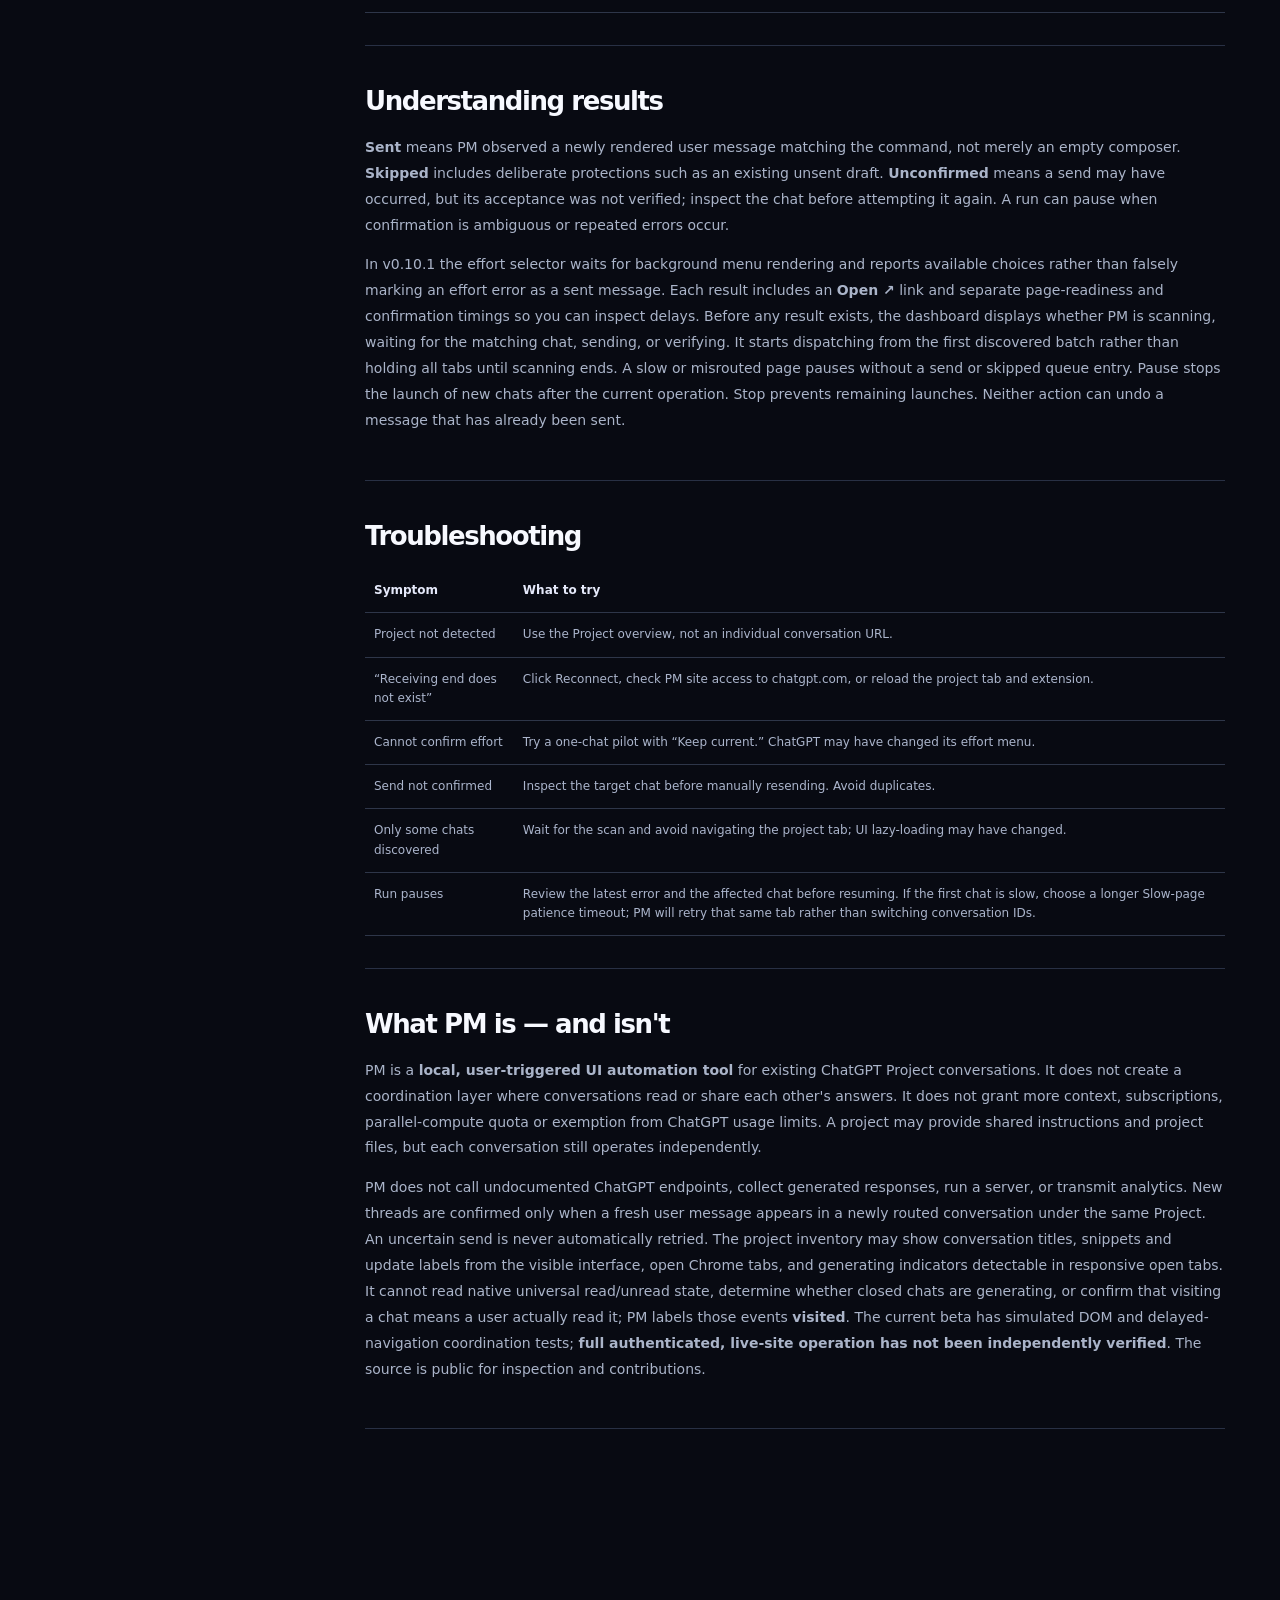
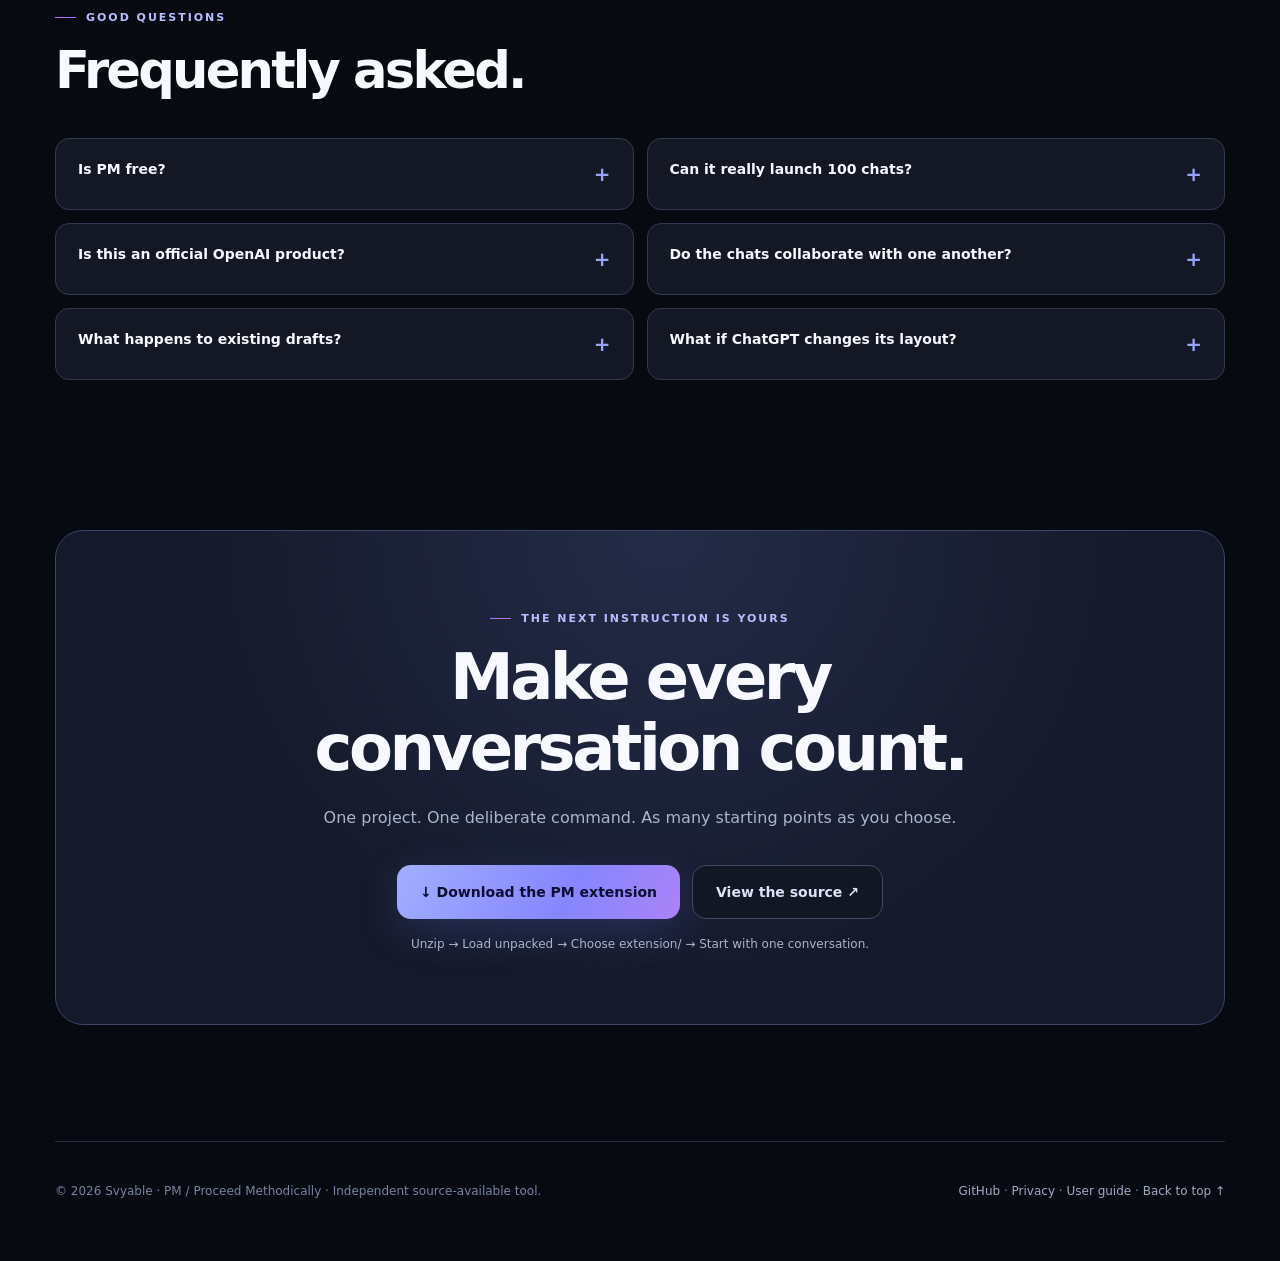
==== commit a2cb43c1: "Update PM Project OS release docs, user guide and real-browser QA coverage" ====
--- a/docs/index.html
+++ b/docs/index.html
@@ -42,7 +42,7 @@
 </div>
 <div class="metrics"><div class="container metricrow"><div class="metric"><strong>1 → 1,000</strong><span>Selectable conversation count</span></div><div class="metric"><strong>High</strong><span>Default effort, configurable</span></div><div class="metric"><strong>0 servers</strong><span>Your queue stays in the browser</span></div><div class="metric"><strong>One click</strong><span>To begin the dispatch</span></div></div></div>
 <section class="section" id="why"><div class="container"><div class="sectionhead"><div class="eyebrow">MULTIPLY THE STARTING POINTS</div><h2>Your project already contains the work. <span style="color:#95a1ff">Give it a signal.</span></h2><p class="lead">PM is built for people who run ambitious projects through ChatGPT: authors, researchers, builders and anyone managing a collection of related threads.</p></div><div class="features">
-<div class="feature"><div class="featureicon">▤</div><h3>Project OS: mission to milestone</h3><p>Keep your mission, definition of success, next decisive action, tasks, deadlines, priorities and milestone status together in the persistent Chrome side panel.</p></div>
+<div class="feature"><div class="featureicon">▤</div><h3>Project OS: mission to milestone</h3><p>Keep your mission, definition of success, next decisive action, tasks, deadlines, priorities and milestones in the persistent side panel. Turn verified specialist fleets into linked review tasks with one click.</p></div>
 <div class="feature"><div class="featureicon">☷</div><h3>A portfolio of specialist workstreams</h3><p>Search and filter Project conversations. Mark them Working, Waiting, Blocked or Done; add labels and notes. PM tracking remains separate from ChatGPT’s native status.</p></div>
 <div class="feature"><div class="featureicon">◎</div><h3>Dispatch exactly where it matters</h3><p>Select individual chats or a filtered set, then send a prompt only to those conversations through PM’s verified one-shot dispatch engine.</p></div>
 <div class="feature"><div class="featureicon">▧</div><h3>Local history and portable plans</h3><p>Review recent run outcomes per Project and export or import your tasks, notes and workstream statuses as a versioned JSON board backup.</p></div>
